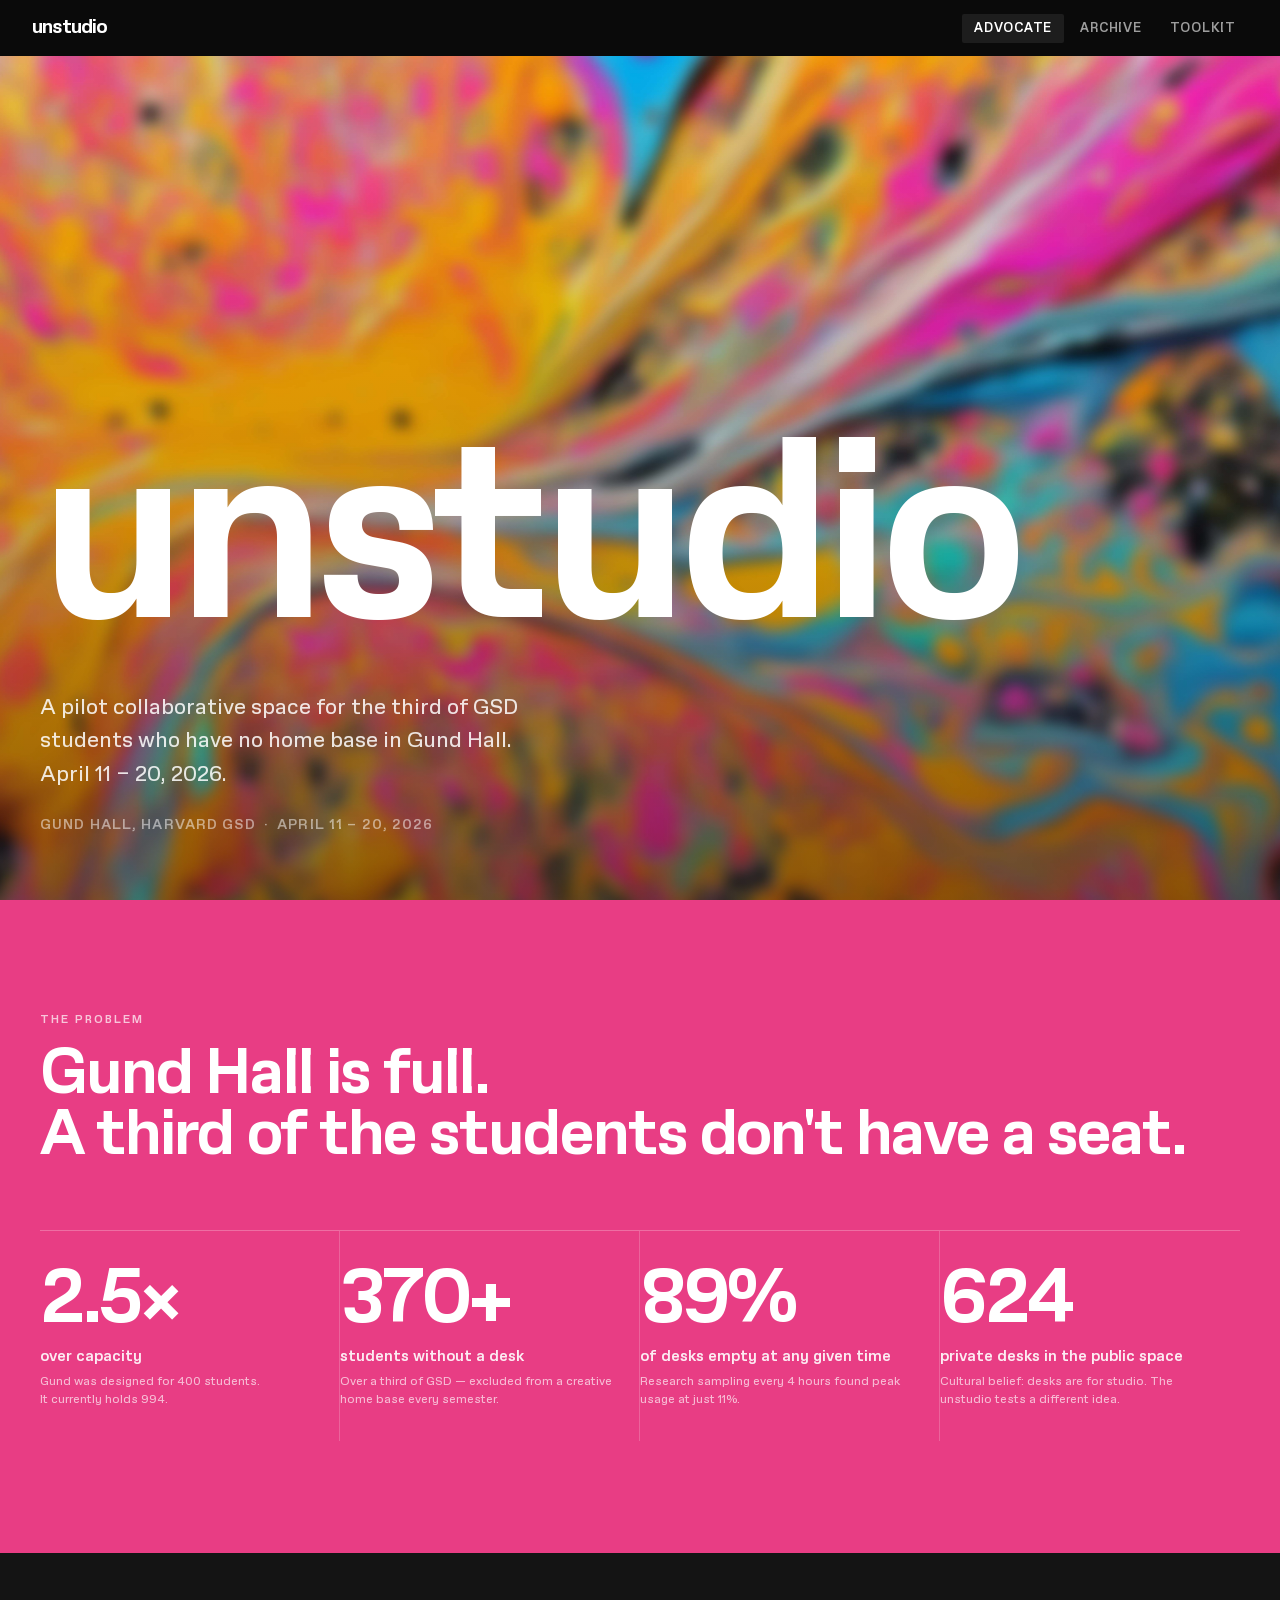
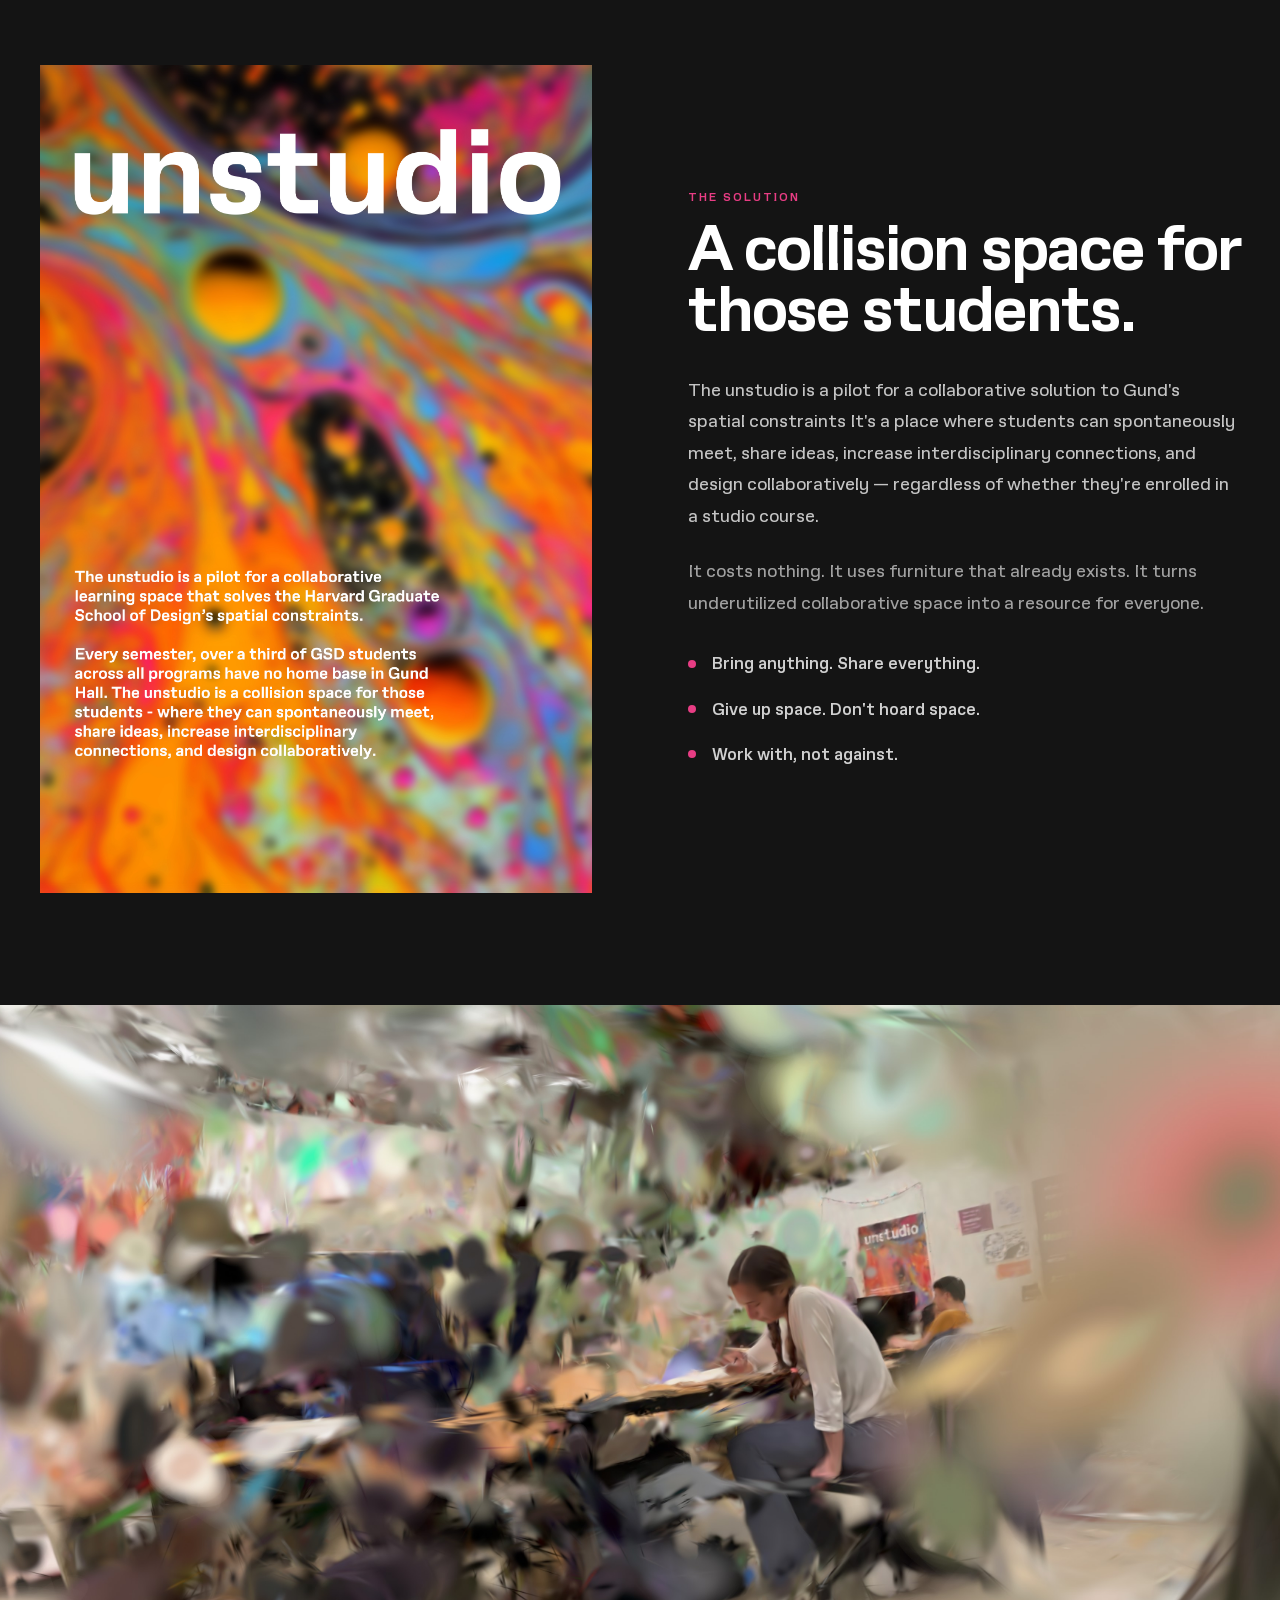
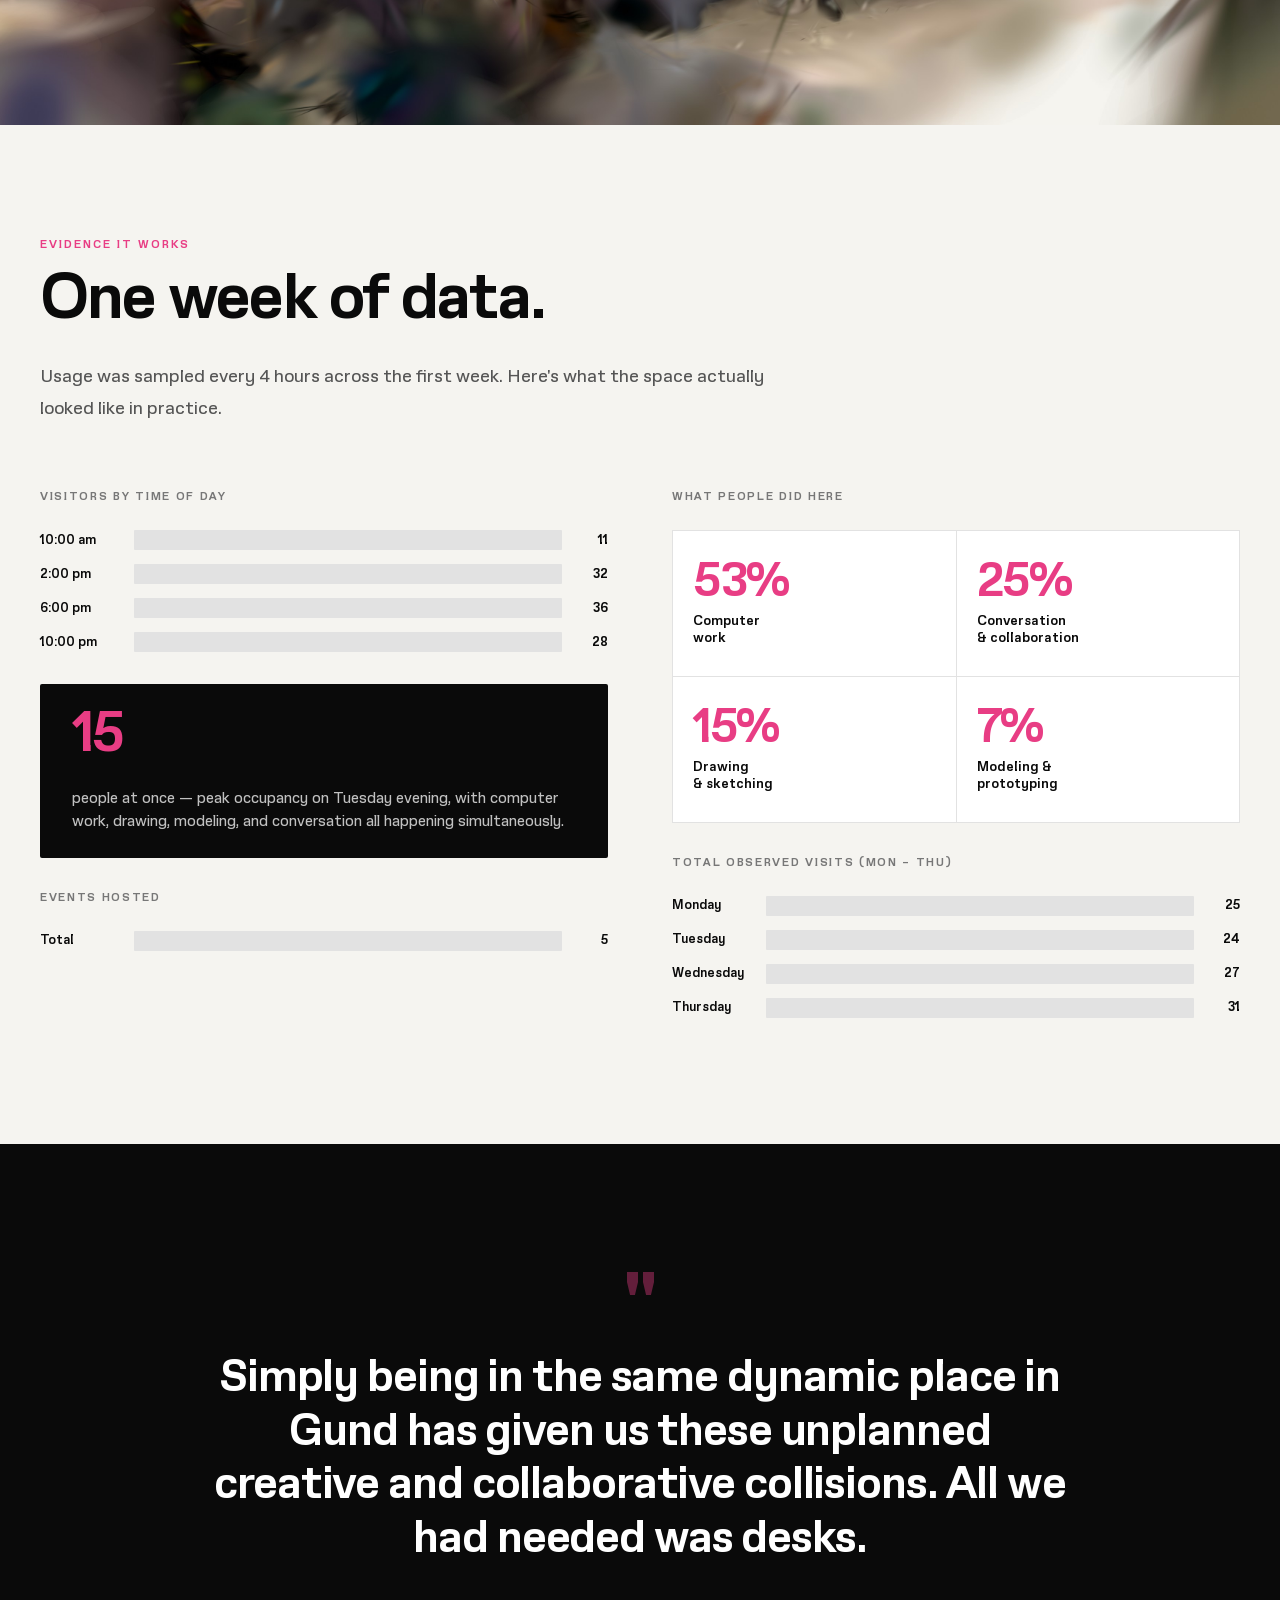
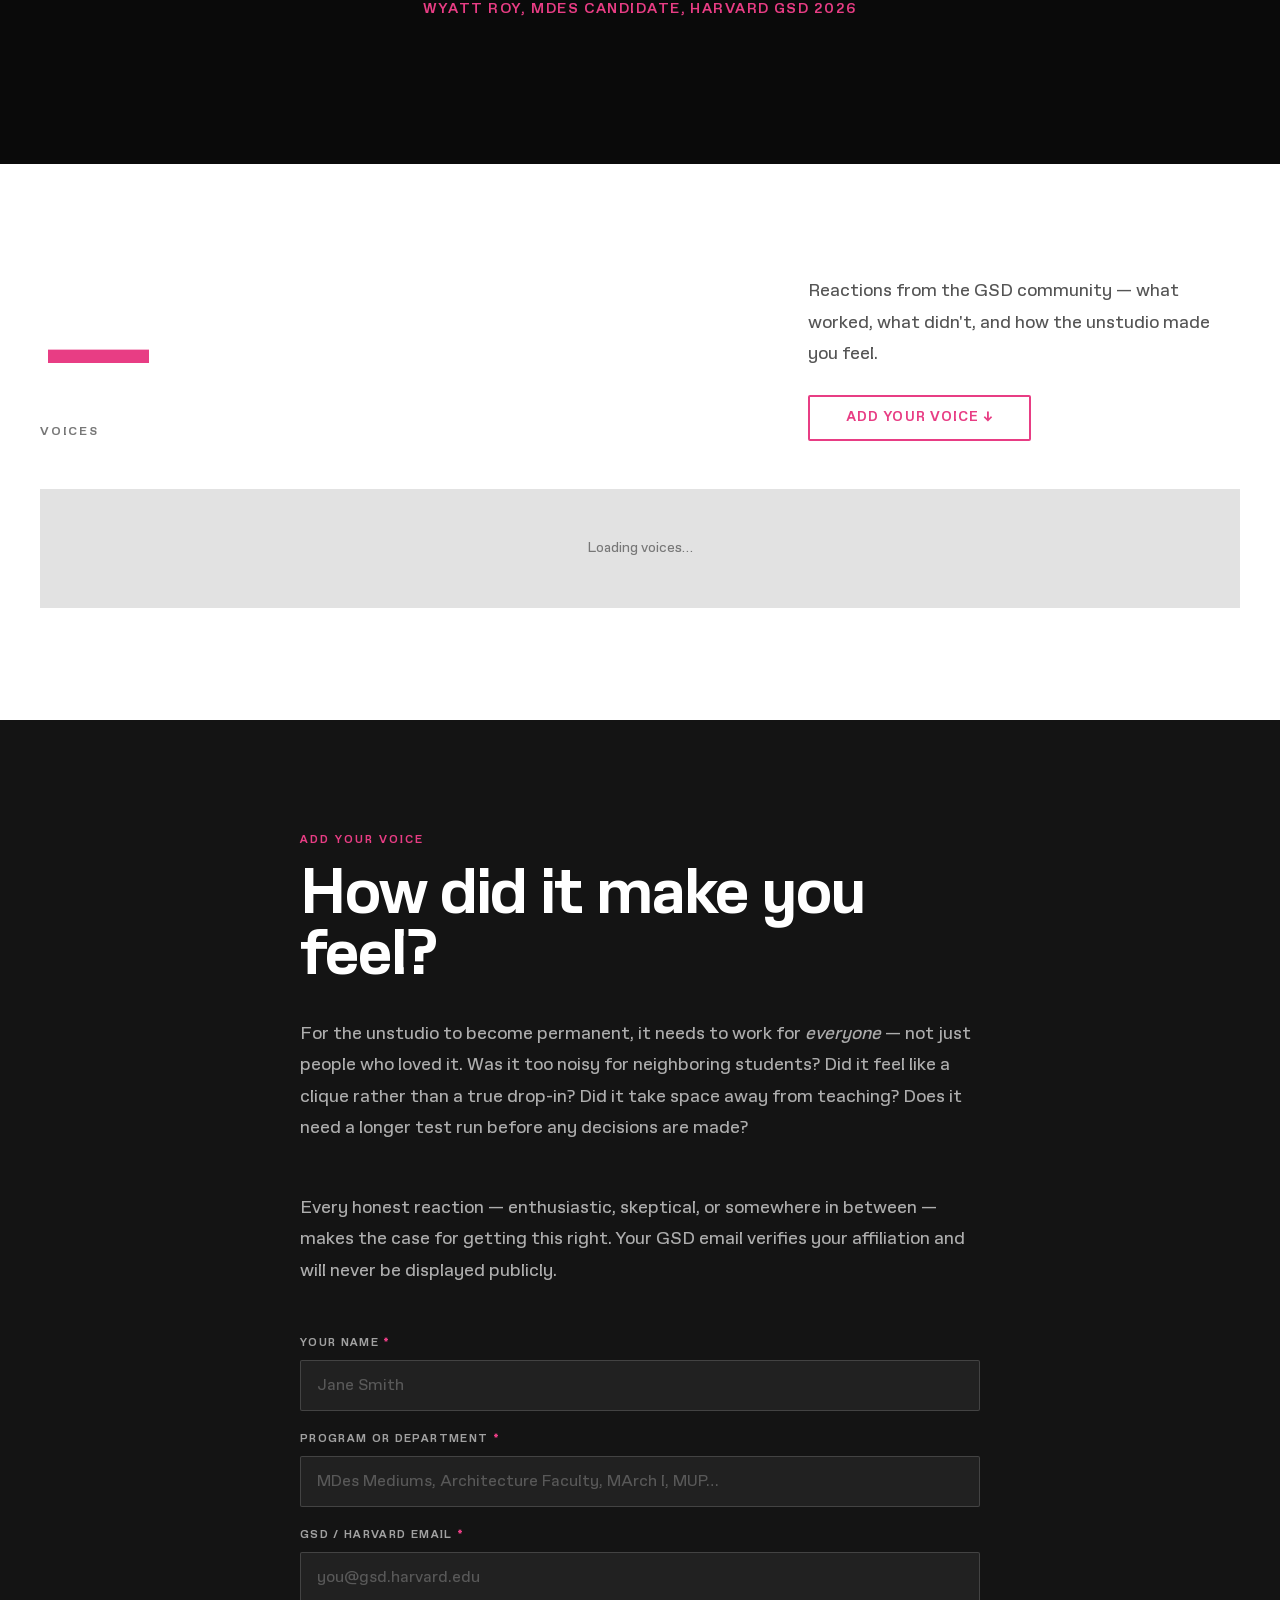
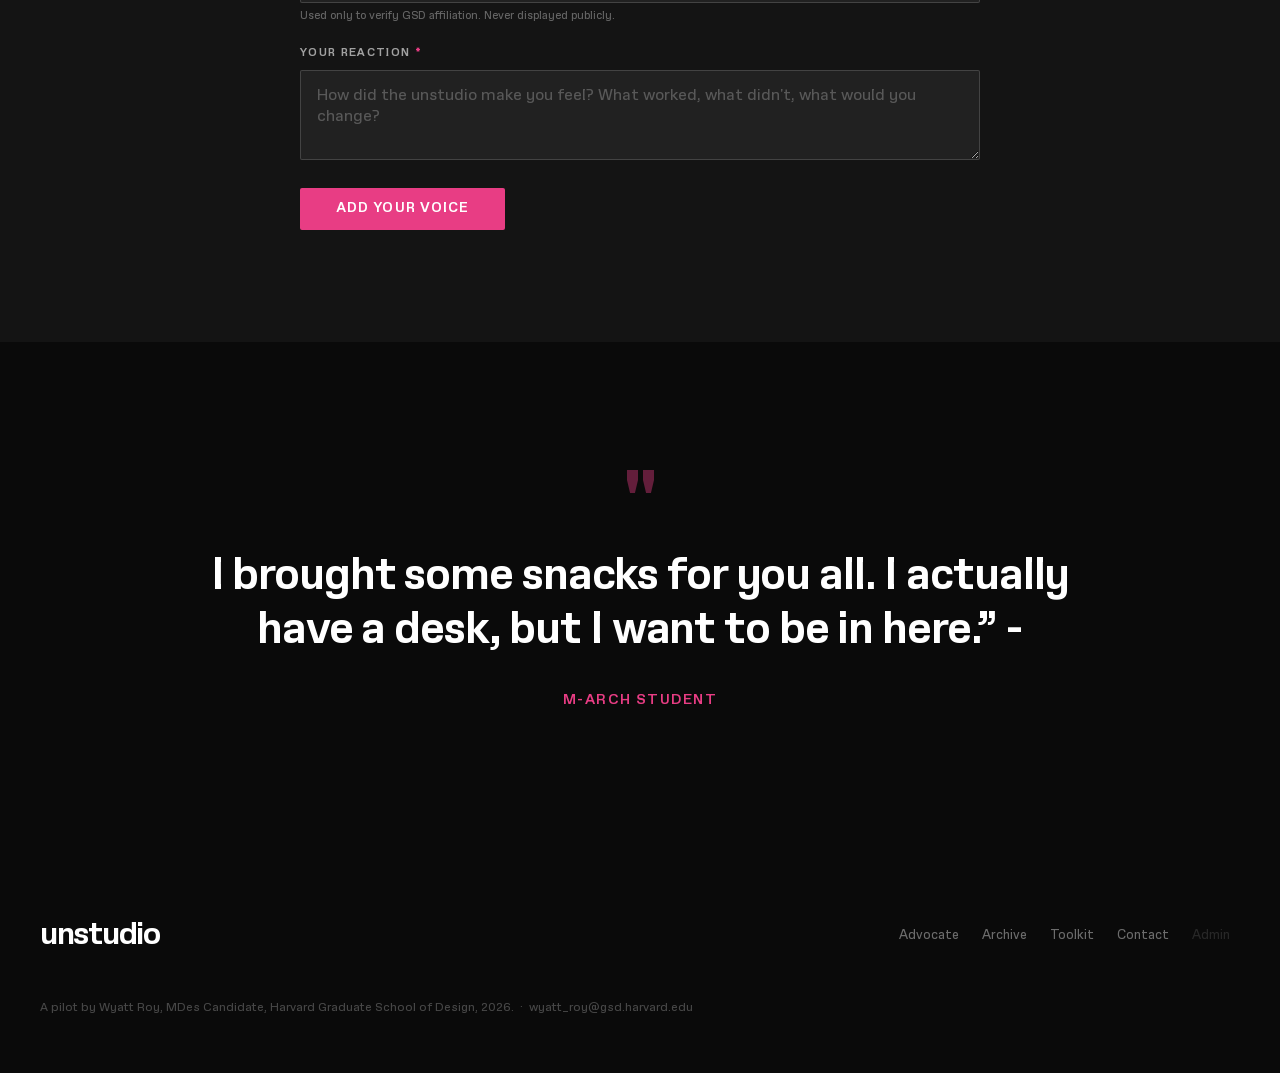
==== index.html @ da81f3cd "remove days countdown from nav and hero Co-Authored-By: Claude Sonnet 4.6 <noreply@anthropic.com>" ====
<!DOCTYPE html>
<html lang="en">
<head>
  <meta charset="UTF-8">
  <meta name="viewport" content="width=device-width, initial-scale=1.0">
  <title>unstudio — Harvard GSD</title>
  <meta name="description" content="The unstudio is a pilot collaborative space at Harvard GSD — a collision space for the third of students who have no home base in Gund Hall.">
  <meta property="og:title" content="unstudio — Harvard GSD">
  <meta property="og:description" content="The unstudio is a pilot collaborative space at Harvard GSD — a collision space for the third of students who have no home base in Gund Hall.">
  <meta property="og:image" content="https://unstudiogsd.org/images/Unstudio square.jpg">
  <meta property="og:url" content="https://unstudiogsd.org">
  <meta property="og:type" content="website">
  <meta name="twitter:card" content="summary_large_image">
  <meta name="twitter:image" content="https://unstudiogsd.org/images/Unstudio square.jpg">
  <link rel="icon" href="images/icon-sm.png" type="image/png">
  <link rel="stylesheet" href="css/style.css">
</head>
<body>

<!-- ===== NAV ===== -->
<nav class="nav">
  <a class="nav-logo" href="index.html">unstudio</a>
  <ul class="nav-links">
    <li><a href="index.html" class="active">Advocate</a></li>
    <li><a href="archive.html">Archive</a></li>
    <li><a href="toolkit.html">Toolkit</a></li>
  </ul>
</nav>

<!-- ===== HERO ===== -->
<section class="hero">
  <div class="hero-bg"></div>
  <div class="hero-content">
    <span class="hero-wordmark">unstudio</span>
    <div class="hero-bottom">
      <div>
        <p class="hero-desc">
          A pilot collaborative space for the third of GSD students
          who have no home base in Gund Hall. April 11 – 20, 2026.
        </p>
        <p class="hero-dates">Gund Hall, Harvard GSD &nbsp;·&nbsp; April 11 – 20, 2026</p>
      </div>
    </div>
  </div>
  <div class="scroll-hint">
    <svg viewBox="0 0 24 24" xmlns="http://www.w3.org/2000/svg">
      <path d="M12 4v16m0 0l-6-6m6 6l6-6"/>
    </svg>
  </div>
</section>

<!-- ===== THE PROBLEM ===== -->
<section class="stats-section section">
  <div class="section-inner">
    <p class="section-label">The problem</p>
    <h2 class="section-title">Gund Hall is full.<br>A third of the students don't have a seat.</h2>

    <div class="stats-grid">
      <div class="stat-item">
        <span class="stat-num">2.5×</span>
        <p class="stat-label">over capacity</p>
        <p class="stat-note">Gund was designed for 400 students.<br>It currently holds 994.</p>
      </div>
      <div class="stat-item">
        <span class="stat-num">370+</span>
        <p class="stat-label">students without a desk</p>
        <p class="stat-note">Over a third of GSD — excluded from a creative home base every semester.</p>
      </div>
      <div class="stat-item">
        <span class="stat-num">89%</span>
        <p class="stat-label">of desks empty at any given time</p>
        <p class="stat-note">Research sampling every 4 hours found peak usage at just 11%.</p>
      </div>
      <div class="stat-item">
        <span class="stat-num">624</span>
        <p class="stat-label">private desks in the public space</p>
        <p class="stat-note">Cultural belief: desks are for studio. The unstudio tests a different idea.</p>
      </div>
    </div>
  </div>
</section>

<!-- ===== WHAT IS IT ===== -->
<section class="what-section section">
  <div class="section-inner">
    <div class="what-grid">
      <div class="what-image">
        <img src="images/Unstudio Description.jpg" alt="Unstudio description poster" loading="lazy">
      </div>
      <div class="what-text">
        <p class="section-label">The solution</p>
        <h2 class="section-title">A collision space for those students.</h2>
        <p class="section-body">
          The unstudio is a pilot for a collaborative solution to Gund's spatial constraints
          It's a place where students can spontaneously meet, share ideas, increase
          interdisciplinary connections, and design collaboratively — regardless of whether
          they're enrolled in a studio course.
        </p>
        <p class="section-body mt-3" style="color:rgba(255,255,255,0.6)">
          It costs nothing. It uses furniture that already exists. It turns underutilized
          collaborative space into a resource for everyone.
        </p>
        <div class="principles mt-4">
          <div class="principle">
            <div class="principle-dot"></div>
            <span class="principle-text">Bring anything. Share everything.</span>
          </div>
          <div class="principle">
            <div class="principle-dot"></div>
            <span class="principle-text">Give up space. Don't hoard space.</span>
          </div>
          <div class="principle">
            <div class="principle-dot"></div>
            <span class="principle-text">Work with, not against.</span>
          </div>
        </div>
      </div>
    </div>
  </div>
</section>

<!-- ===== VIDEO ===== -->
<section class="video-section">
  <div class="video-embed">
    <iframe
      src="https://player.vimeo.com/video/1184243515?autoplay=1&loop=1&muted=1&background=1&title=0&byline=0&portrait=0"
      allow="autoplay; fullscreen"
      allowfullscreen>
    </iframe>
  </div>
</section>

<!-- ===== USAGE DATA ===== -->
<section class="usage-section section">
  <div class="section-inner">
    <p class="section-label">Evidence it works</p>
    <h2 class="section-title">One week of data.</h2>
    <p class="section-body">
      Usage was sampled every 4 hours across the first week. Here's what the space
      actually looked like in practice.
    </p>

    <div class="usage-grid">
      <!-- Time of day chart -->
      <div>
        <p class="chart-title">Visitors by time of day</p>
        <div class="bar-row">
          <span class="bar-label">10:00 am</span>
          <div class="bar-track"><div class="bar-fill" data-width="31" style="width:0"></div></div>
          <span class="bar-val">11</span>
        </div>
        <div class="bar-row">
          <span class="bar-label">2:00 pm</span>
          <div class="bar-track"><div class="bar-fill" data-width="89" style="width:0"></div></div>
          <span class="bar-val">32</span>
        </div>
        <div class="bar-row">
          <span class="bar-label">6:00 pm</span>
          <div class="bar-track"><div class="bar-fill" data-width="100" style="width:0"></div></div>
          <span class="bar-val">36</span>
        </div>
        <div class="bar-row">
          <span class="bar-label">10:00 pm</span>
          <div class="bar-track"><div class="bar-fill" data-width="78" style="width:0"></div></div>
          <span class="bar-val">28</span>
        </div>

        <div class="usage-peak-callout mt-4">
          <span class="peak-num">15</span>
          <div class="peak-text">
            people at once — peak occupancy on Tuesday evening,
            with computer work, drawing, modeling, and conversation all happening simultaneously.
          </div>
        </div>

        <p class="chart-title mt-4">Events hosted</p>
        <div class="bar-row">
          <span class="bar-label">Total</span>
          <div class="bar-track"><div class="bar-fill" data-width="100" style="width:0;background:#0A0A0A"></div></div>
          <span class="bar-val">5</span>
        </div>
      </div>

      <!-- Activity breakdown -->
      <div>
        <p class="chart-title">What people did here</p>
        <div class="activity-blocks">
          <div class="activity-block">
            <div class="activity-pct">53%</div>
            <div class="activity-name">Computer<br>work</div>
          </div>
          <div class="activity-block">
            <div class="activity-pct">25%</div>
            <div class="activity-name">Conversation<br>&amp; collaboration</div>
          </div>
          <div class="activity-block">
            <div class="activity-pct">15%</div>
            <div class="activity-name">Drawing<br>&amp; sketching</div>
          </div>
          <div class="activity-block">
            <div class="activity-pct">7%</div>
            <div class="activity-name">Modeling &amp;<br>prototyping</div>
          </div>
        </div>

        <p class="chart-title mt-4">Total observed visits (Mon – Thu)</p>
        <div class="bar-row">
          <span class="bar-label">Monday</span>
          <div class="bar-track"><div class="bar-fill" data-width="81" style="width:0"></div></div>
          <span class="bar-val">25</span>
        </div>
        <div class="bar-row">
          <span class="bar-label">Tuesday</span>
          <div class="bar-track"><div class="bar-fill" data-width="77" style="width:0"></div></div>
          <span class="bar-val">24</span>
        </div>
        <div class="bar-row">
          <span class="bar-label">Wednesday</span>
          <div class="bar-track"><div class="bar-fill" data-width="87" style="width:0"></div></div>
          <span class="bar-val">27</span>
        </div>
        <div class="bar-row">
          <span class="bar-label">Thursday</span>
          <div class="bar-track"><div class="bar-fill" data-width="100" style="width:0"></div></div>
          <span class="bar-val">31</span>
        </div>
      </div>
    </div>
  </div>
</section>

<!-- ===== PULL QUOTE ===== -->
<section class="quote-section">
  <div class="quote-mark">"</div>
  <p class="quote-text">
    Simply being in the same dynamic place in Gund has given us these unplanned
    creative and collaborative collisions. All we had needed was desks.
  </p>
  <p class="quote-by">Wyatt Roy, MDes Candidate, Harvard GSD 2026</p>
</section>

<!-- ===== QUOTE WALL ===== -->
<section class="wall-section section">
  <div class="section-inner">
    <div class="wall-header">
      <div class="wall-count-block">
        <span class="wall-count" id="supporter-count" data-supporter-count>—</span>
        <div class="wall-count-label">Voices</div>
      </div>
      <div>
        <p class="section-body mb-0" style="max-width:36ch">
          Reactions from the GSD community — what worked, what didn't,
          and how the unstudio made you feel.
        </p>
        <a href="#sign" class="btn btn-outline-pink mt-3" style="display:inline-block">Add your voice ↓</a>
      </div>
    </div>

    <div class="wall-grid" id="supporters-wall">
      <div class="wall-loading">Loading voices…</div>
    </div>
  </div>
</section>

<!-- ===== QUOTE WALL FORM ===== -->
<section class="petition-section section" id="sign">
  <div class="petition-inner">
    <p class="section-label">Add your voice</p>
    <h2 class="section-title">How did it make you feel?</h2>
    <p class="section-body">
      For the unstudio to become permanent, it needs to work for <em>everyone</em> — not
      just people who loved it. Was it too noisy for neighboring students? Did it feel
      like a clique rather than a true drop-in? Did it take space away from teaching?
      Does it need a longer test run before any decisions are made?
    </p>
    <p class="section-body">
      Every honest reaction — enthusiastic, skeptical, or somewhere in between — makes
      the case for getting this right. Your GSD email verifies your affiliation and will
      never be displayed publicly.
    </p>

    <div id="supabase-missing" class="supabase-missing-note" style="display:none">
      ⚠ The quote wall requires Supabase to be configured. See <code>SUPABASE_SETUP.md</code> for setup instructions.
    </div>

    <form id="petition-form">
      <div class="form-group">
        <label class="form-label" for="petition-name">Your name <span style="color:var(--pink)">*</span></label>
        <input class="form-input" type="text" id="petition-name" name="name"
               placeholder="Jane Smith" required maxlength="120">
      </div>
      <div class="form-group">
        <label class="form-label" for="petition-program">Program or Department <span style="color:var(--pink)">*</span></label>
        <input class="form-input" type="text" id="petition-program" name="program"
               placeholder="MDes Mediums, Architecture Faculty, MArch I, MUP…" required maxlength="120">
      </div>
      <div class="form-group">
        <label class="form-label" for="petition-email">GSD / Harvard email <span style="color:var(--pink)">*</span></label>
        <input class="form-input" type="email" id="petition-email" name="gsd_email"
               placeholder="you@gsd.harvard.edu" required>
        <p class="form-note">Used only to verify GSD affiliation. Never displayed publicly.</p>
      </div>
      <div class="form-group">
        <label class="form-label" for="petition-comment">Your reaction <span style="color:var(--pink)">*</span></label>
        <textarea class="form-textarea" id="petition-comment" name="comment"
                  placeholder="How did the unstudio make you feel? What worked, what didn't, what would you change?" maxlength="500" required></textarea>
      </div>
      <button type="submit" class="btn btn-pink">Add your voice</button>
    </form>
    <div id="petition-feedback" class="form-feedback"></div>
  </div>
</section>

<!-- ===== SECOND QUOTE ===== -->
<section class="quote-section">
  <div class="quote-mark">"</div>
  <p class="quote-text">
    I brought some snacks for you all. I actually have a desk, but I want to be in here.” -
  </p>
  <p class="quote-by">M-Arch student</p>
</section>

<!-- ===== FOOTER ===== -->
<footer class="footer">
  <div class="footer-inner">
    <a class="footer-logo" href="index.html">unstudio</a>
    <ul class="footer-links">
      <li><a href="index.html">Advocate</a></li>
      <li><a href="archive.html">Archive</a></li>
      <li><a href="toolkit.html">Toolkit</a></li>
      <li><a href="mailto:wyatt_roy@gsd.harvard.edu">Contact</a></li>
      <li><a href="admin.html" style="opacity:0.3">Admin</a></li>
    </ul>
    <p class="footer-copy">
      A pilot by Wyatt Roy, MDes Candidate, Harvard Graduate School of Design, 2026.
      &nbsp;·&nbsp; wyatt_roy@gsd.harvard.edu
    </p>
  </div>
</footer>

<!-- Lightbox -->
<div class="lightbox" id="lightbox">
  <button class="lightbox-close">×</button>
  <img id="lightbox-img" src="" alt="">
</div>

<!-- Scripts -->
<script src="js/config.js"></script>
<script src="https://cdn.jsdelivr.net/npm/@supabase/supabase-js@2/dist/umd/supabase.min.js"></script>
<script src="js/main.js"></script>
<script src="js/petition.js"></script>

</body>
</html>
---- css/style.css ----
/* ===================================================
   UNSTUDIO — Harvard GSD
   stylesheet
   =================================================== */

/* ===== FONTS ===== */
@font-face {
  font-family: 'GSD Gothic';
  src: url('../fonts/GSD Gothic Fonts/GSD Gothic Variable/Web/GSDGothicVariableVF.woff2') format('woff2'),
       url('../fonts/GSD Gothic Fonts/GSD Gothic Variable/Web/GSDGothicVariableVF.woff') format('woff');
  font-weight: 100 900;
  font-style: normal;
  font-display: swap;
}

/* ===== VARIABLES ===== */
:root {
  --pink:        #E83D84;
  --pink-dark:   #C42E6B;
  --black:       #0A0A0A;
  --dark:        #141414;
  --white:       #FFFFFF;
  --off-white:   #F5F4F0;
  --gray:        #777777;
  --light-gray:  #E2E2E2;
  --font: 'GSD Gothic', 'Arial', system-ui, sans-serif;
  --nav-h: 56px;
}

/* ===== RESET ===== */
*, *::before, *::after { box-sizing: border-box; margin: 0; padding: 0; }
html { scroll-behavior: smooth; }
body {
  font-family: var(--font);
  font-style: normal;
  font-variation-settings: 'ital' 0;
  color: var(--black);
  background: var(--white);
  line-height: 1.5;
  overflow-x: hidden;
}
img { display: block; max-width: 100%; }
a { color: inherit; }

/* ===== NAV ===== */
.nav {
  position: fixed;
  top: 0; left: 0; right: 0;
  z-index: 200;
  background: var(--black);
  height: var(--nav-h);
  padding: 0 2rem;
  display: flex;
  align-items: center;
  justify-content: space-between;
  gap: 1rem;
}

.nav-logo {
  font-size: 1.25rem;
  font-weight: 800;
  color: var(--white);
  text-decoration: none;
  letter-spacing: -0.03em;
  flex-shrink: 0;
}

.nav-links {
  display: flex;
  gap: 0.25rem;
  list-style: none;
  flex-wrap: wrap;
}

.nav-links a {
  color: rgba(255,255,255,0.6);
  text-decoration: none;
  font-size: 0.8rem;
  font-weight: 600;
  text-transform: uppercase;
  letter-spacing: 0.06em;
  padding: 0.35rem 0.75rem;
  border-radius: 2px;
  transition: color 0.15s, background 0.15s;
}

.nav-links a:hover  { color: var(--white); }
.nav-links a.active { color: var(--white); background: rgba(255,255,255,0.08); }

.nav-countdown {
  font-size: 0.75rem;
  font-weight: 700;
  color: var(--pink);
  text-transform: uppercase;
  letter-spacing: 0.06em;
  flex-shrink: 0;
  white-space: nowrap;
}

/* ===== HERO ===== */
.hero {
  position: relative;
  min-height: 100vh;
  display: flex;
  flex-direction: column;
  justify-content: flex-end;
  padding: calc(var(--nav-h) + 2rem) 2.5rem 4rem;
  overflow: hidden;
}

.hero-bg {
  position: absolute;
  inset: 0;
  background-image: url('../images/hero-bg.jpg');
  background-size: cover;
  background-position: center top;
  z-index: 0;
}

.hero-bg::after {
  content: '';
  position: absolute;
  inset: 0;
  background: linear-gradient(
    to top,
    rgba(10,10,10,0.45) 0%,
    rgba(10,10,10,0.15) 45%,
    rgba(10,10,10,0.00) 100%
  );
}

.hero-content {
  position: relative;
  z-index: 1;
  max-width: 1400px;
  width: 100%;
  margin: 0 auto;
}

.hero-wordmark {
  display: block;
  font-size: clamp(5rem, 20vw, 22rem);
  font-weight: 800;
  color: var(--white);
  line-height: 0.82;
  letter-spacing: -0.04em;
}

.hero-bottom {
  display: flex;
  align-items: flex-end;
  justify-content: space-between;
  margin-top: 2.5rem;
  flex-wrap: wrap;
  gap: 2rem;
}

.hero-desc {
  font-size: clamp(1rem, 1.8vw, 1.35rem);
  color: rgba(255,255,255,0.85);
  max-width: 520px;
  line-height: 1.55;
  font-weight: 400;
}

.hero-counter {
  text-align: right;
  flex-shrink: 0;
}

.hero-counter-num {
  font-size: clamp(5rem, 10vw, 10rem);
  font-weight: 800;
  color: var(--pink);
  line-height: 1;
  letter-spacing: -0.05em;
  display: block;
}

.hero-counter-label {
  font-size: 0.8rem;
  font-weight: 700;
  color: rgba(255,255,255,0.7);
  text-transform: uppercase;
  letter-spacing: 0.12em;
}

.hero-dates {
  font-size: 0.875rem;
  font-weight: 600;
  color: rgba(255,255,255,0.5);
  margin-top: 1.5rem;
  text-transform: uppercase;
  letter-spacing: 0.08em;
}

/* Scroll indicator */
.scroll-hint {
  position: absolute;
  bottom: 2rem;
  left: 50%;
  transform: translateX(-50%);
  z-index: 1;
  animation: scroll-bounce 2s infinite;
  opacity: 0.5;
}
.scroll-hint svg { width: 24px; height: 24px; fill: white; }
@keyframes scroll-bounce {
  0%,100% { transform: translateX(-50%) translateY(0); }
  50%      { transform: translateX(-50%) translateY(8px); }
}

/* ===== SECTION HELPERS ===== */
.section {
  padding: 7rem 2.5rem;
}

.section-inner {
  max-width: 1400px;
  margin: 0 auto;
}

.section-label {
  font-size: 0.7rem;
  font-weight: 700;
  text-transform: uppercase;
  letter-spacing: 0.18em;
  color: var(--pink);
  margin-bottom: 1rem;
}

.section-title {
  font-size: clamp(2.25rem, 5vw, 4.5rem);
  font-weight: 800;
  line-height: 0.95;
  letter-spacing: -0.03em;
  margin-bottom: 2rem;
}

.section-body {
  font-size: 1.125rem;
  line-height: 1.75;
  color: #555;
  max-width: 65ch;
}

/* ===== STATS SECTION ===== */
.stats-section {
  background: var(--pink);
  color: var(--white);
}

.stats-section .section-label { color: rgba(255,255,255,0.7); }
.stats-section .section-title { color: var(--white); }

.stats-grid {
  display: grid;
  grid-template-columns: repeat(auto-fit, minmax(180px, 1fr));
  gap: 0;
  margin-top: 4rem;
  border-top: 1px solid rgba(255,255,255,0.25);
}

.stat-item {
  padding: 2rem 1rem 2rem 0;
  border-right: 1px solid rgba(255,255,255,0.2);
}
.stat-item:last-child { border-right: none; }

.stat-num {
  font-size: clamp(3.5rem, 6vw, 6.5rem);
  font-weight: 800;
  line-height: 1;
  letter-spacing: -0.05em;
}

.stat-label {
  font-size: 0.95rem;
  font-weight: 600;
  margin-top: 0.5rem;
  line-height: 1.3;
  opacity: 0.9;
}

.stat-note {
  font-size: 0.75rem;
  opacity: 0.65;
  margin-top: 0.3rem;
}

/* ===== WHAT IS IT ===== */
.what-section {
  background: var(--dark);
  color: var(--white);
}

.what-grid {
  display: grid;
  grid-template-columns: 1fr 1fr;
  gap: 6rem;
  align-items: center;
}

.what-image {
  position: relative;
  aspect-ratio: 2/3;
  overflow: hidden;
}

.what-image img {
  width: 100%; height: 100%;
  object-fit: cover;
}

.what-text .section-label { color: var(--pink); }
.what-text .section-title { color: var(--white); }
.what-text .section-body  { color: rgba(255,255,255,0.75); }

.principles {
  margin-top: 2.5rem;
  display: flex;
  flex-direction: column;
  gap: 1.25rem;
}

.principle {
  display: flex;
  gap: 1rem;
  align-items: flex-start;
}

.principle-dot {
  width: 8px;
  height: 8px;
  border-radius: 50%;
  background: var(--pink);
  flex-shrink: 0;
  margin-top: 0.45rem;
}

.principle-text {
  font-size: 1.05rem;
  color: rgba(255,255,255,0.8);
  line-height: 1.5;
  font-weight: 500;
}

/* ===== VIDEO ===== */
.video-section {
  width: 100%;
  background: var(--black);
}

.video-embed {
  position: relative;
  padding-top: 56.25%; /* 16:9 */
  background: url('../images/snapshot.jpg') center/cover no-repeat;
}

.video-embed iframe {
  position: absolute;
  inset: 0;
  width: 100%;
  height: 100%;
  border: none;
  display: block;
}

/* ===== USAGE DATA ===== */
.usage-section {
  background: var(--off-white);
}

.usage-grid {
  display: grid;
  grid-template-columns: 1fr 1fr;
  gap: 4rem;
  margin-top: 4rem;
}

.chart-title {
  font-size: 0.7rem;
  font-weight: 700;
  text-transform: uppercase;
  letter-spacing: 0.15em;
  color: var(--gray);
  margin-bottom: 1.5rem;
}

.bar-row {
  display: flex;
  align-items: center;
  gap: 0.875rem;
  margin-bottom: 0.875rem;
}

.bar-label {
  font-size: 0.8rem;
  font-weight: 600;
  min-width: 80px;
  color: var(--black);
}

.bar-track {
  flex: 1;
  height: 20px;
  background: var(--light-gray);
  border-radius: 1px;
  overflow: hidden;
}

.bar-fill {
  height: 100%;
  background: var(--pink);
  border-radius: 1px;
  transition: width 1.2s cubic-bezier(0.16,1,0.3,1);
  width: 0;
}

.bar-val {
  font-size: 0.8rem;
  font-weight: 700;
  min-width: 32px;
  color: var(--black);
  text-align: right;
}

.activity-blocks {
  display: grid;
  grid-template-columns: 1fr 1fr;
  gap: 1px;
  background: var(--light-gray);
  border: 1px solid var(--light-gray);
}

.activity-block {
  background: var(--white);
  padding: 1.75rem 1.25rem;
}

.activity-pct {
  font-size: 3rem;
  font-weight: 800;
  letter-spacing: -0.05em;
  color: var(--pink);
  line-height: 1;
}

.activity-name {
  font-size: 0.85rem;
  font-weight: 600;
  margin-top: 0.35rem;
  color: var(--black);
  line-height: 1.3;
}

.usage-peak-callout {
  margin-top: 2rem;
  background: var(--black);
  color: var(--white);
  padding: 1.5rem 2rem;
  border-radius: 2px;
  display: flex;
  align-items: center;
  gap: 1.5rem;
  flex-wrap: wrap;
}

.peak-num {
  font-size: 3.5rem;
  font-weight: 800;
  letter-spacing: -0.05em;
  color: var(--pink);
  line-height: 1;
  flex-shrink: 0;
}

.peak-text { font-size: 0.95rem; color: rgba(255,255,255,0.75); line-height: 1.5; }

/* ===== PULL QUOTE ===== */
.quote-section {
  background: var(--black);
  padding: 9rem 2.5rem;
  text-align: center;
}

.quote-mark {
  font-size: 6rem;
  line-height: 0.5;
  color: var(--pink);
  font-weight: 900;
  opacity: 0.4;
}

.quote-text {
  font-size: clamp(1.6rem, 3.5vw, 3rem);
  font-weight: 700;
  line-height: 1.2;
  letter-spacing: -0.025em;
  color: var(--white);
  max-width: 860px;
  margin: 1rem auto 2rem;
}

.quote-by {
  font-size: 0.9rem;
  color: var(--pink);
  font-weight: 600;
  text-transform: uppercase;
  letter-spacing: 0.1em;
}

/* ===== WALL OF SUPPORT ===== */
.wall-section {
  background: var(--white);
}

.wall-header {
  display: flex;
  justify-content: space-between;
  align-items: flex-end;
  margin-bottom: 3rem;
  flex-wrap: wrap;
  gap: 1.5rem;
}

.wall-count-block { }

.wall-count {
  font-size: clamp(4rem, 10vw, 9rem);
  font-weight: 800;
  letter-spacing: -0.05em;
  color: var(--pink);
  line-height: 1;
  display: block;
}

.wall-count-label {
  font-size: 0.75rem;
  font-weight: 700;
  text-transform: uppercase;
  letter-spacing: 0.15em;
  color: var(--gray);
}

.wall-grid {
  display: grid;
  grid-template-columns: repeat(auto-fill, minmax(260px, 1fr));
  gap: 1px;
  background: var(--light-gray);
  border: 1px solid var(--light-gray);
}

.supporter-card {
  background: var(--white);
  padding: 1.5rem;
  transition: background 0.15s;
}

.supporter-card:hover { background: var(--off-white); }

.supporter-name {
  font-size: 0.95rem;
  font-weight: 700;
  color: var(--black);
  margin-bottom: 0.4rem;
}

.supporter-program {
  font-size: 0.8rem;
  font-weight: 500;
  color: var(--pink);
  margin-bottom: 0.4rem;
  text-transform: uppercase;
  letter-spacing: 0.04em;
}

.supporter-comment {
  font-size: 0.875rem;
  color: #555;
  line-height: 1.6;
}

.supporter-date {
  font-size: 0.7rem;
  color: var(--gray);
  margin-top: 0.75rem;
  text-transform: uppercase;
  letter-spacing: 0.05em;
}

.wall-loading {
  grid-column: 1/-1;
  text-align: center;
  padding: 3rem;
  color: var(--gray);
  font-size: 0.875rem;
}

/* ===== PETITION FORM ===== */
.petition-section {
  background: var(--dark);
}

.petition-inner {
  max-width: 680px;
  margin: 0 auto;
}

.petition-inner .section-label { color: var(--pink); }
.petition-inner .section-title { color: var(--white); }
.petition-inner .section-body  { color: rgba(255,255,255,0.65); margin-bottom: 3rem; }

.form-group { margin-bottom: 1.25rem; }

.form-label {
  display: block;
  font-size: 0.7rem;
  font-weight: 700;
  text-transform: uppercase;
  letter-spacing: 0.12em;
  color: rgba(255,255,255,0.6);
  margin-bottom: 0.5rem;
}

.form-input,
.form-textarea {
  width: 100%;
  background: rgba(255,255,255,0.06);
  border: 1px solid rgba(255,255,255,0.15);
  border-radius: 2px;
  padding: 0.875rem 1rem;
  font-family: var(--font);
  font-size: 1rem;
  color: var(--white);
  transition: border-color 0.2s;
  -webkit-appearance: none;
}

.form-input:focus,
.form-textarea:focus {
  outline: none;
  border-color: var(--pink);
  background: rgba(255,255,255,0.09);
}

.form-input::placeholder,
.form-textarea::placeholder { color: rgba(255,255,255,0.25); }

.form-textarea { resize: vertical; min-height: 90px; }

.form-note {
  font-size: 0.7rem;
  color: rgba(255,255,255,0.35);
  margin-top: 0.35rem;
}

/* ===== BUTTONS ===== */
.btn {
  display: inline-block;
  padding: 0.9rem 2.25rem;
  font-family: var(--font);
  font-size: 0.85rem;
  font-weight: 700;
  text-transform: uppercase;
  letter-spacing: 0.08em;
  cursor: pointer;
  border: none;
  border-radius: 2px;
  text-decoration: none;
  transition: all 0.18s;
  line-height: 1;
}

.btn-pink  { background: var(--pink); color: var(--white); }
.btn-pink:hover { background: var(--pink-dark); }

.btn-white { background: var(--white); color: var(--black); }
.btn-white:hover { background: var(--off-white); }

.btn-outline-white {
  background: transparent;
  color: var(--white);
  border: 2px solid rgba(255,255,255,0.5);
}
.btn-outline-white:hover { border-color: var(--white); background: rgba(255,255,255,0.06); }

.btn-outline-pink {
  background: transparent;
  color: var(--pink);
  border: 2px solid var(--pink);
}
.btn-outline-pink:hover { background: var(--pink); color: var(--white); }

.btn-sm { padding: 0.45rem 0.9rem; font-size: 0.7rem; }

.form-feedback {
  padding: 1rem 1.25rem;
  border-radius: 2px;
  font-size: 0.9rem;
  font-weight: 600;
  margin-top: 1rem;
  display: none;
}
.form-feedback.success {
  background: rgba(232,61,132,0.15);
  border: 1px solid var(--pink);
  color: var(--pink);
  display: block;
}
.form-feedback.error {
  background: rgba(220,53,69,0.15);
  border: 1px solid #dc3545;
  color: #ff7c8a;
  display: block;
}

.supabase-missing-note {
  padding: 1rem 1.25rem;
  background: rgba(255,255,255,0.05);
  border: 1px solid rgba(255,255,255,0.1);
  border-radius: 2px;
  color: rgba(255,255,255,0.4);
  font-size: 0.8rem;
  line-height: 1.5;
  margin-bottom: 1.5rem;
}

/* ===== ACTION CARDS ===== */
.action-section {
  background: var(--off-white);
}

.action-grid {
  display: grid;
  grid-template-columns: repeat(auto-fit, minmax(300px, 1fr));
  gap: 1px;
  background: var(--light-gray);
  border: 1px solid var(--light-gray);
  margin-top: 3rem;
}

.action-card {
  background: var(--white);
  padding: 2.5rem;
}

.action-num {
  font-size: 4rem;
  font-weight: 800;
  letter-spacing: -0.05em;
  color: var(--pink);
  line-height: 1;
  margin-bottom: 1rem;
}

.action-title {
  font-size: 1.4rem;
  font-weight: 800;
  line-height: 1.1;
  letter-spacing: -0.02em;
  margin-bottom: 0.75rem;
}

.action-body {
  font-size: 0.875rem;
  color: #666;
  line-height: 1.65;
  margin-bottom: 1.5rem;
}

.email-template {
  background: var(--off-white);
  border-left: 3px solid var(--pink);
  padding: 1rem 1.25rem;
  font-size: 0.8rem;
  color: #444;
  line-height: 1.65;
  border-radius: 0 2px 2px 0;
  margin-bottom: 1rem;
}

/* ===== TIMELINE (archive) ===== */
.timeline {
  position: relative;
  padding-left: 3.5rem;
  max-width: 760px;
  margin-top: 3rem;
}

.timeline::before {
  content: '';
  position: absolute;
  left: 12px; top: 0; bottom: 0;
  width: 2px;
  background: var(--light-gray);
}

.timeline-item {
  position: relative;
  margin-bottom: 3rem;
}

.timeline-dot {
  position: absolute;
  left: -3rem;
  top: 0.4rem;
  width: 18px; height: 18px;
  border-radius: 50%;
  background: var(--pink);
  border: 3px solid var(--white);
  box-shadow: 0 0 0 2px var(--pink);
}

.timeline-emotion {
  font-size: 0.65rem;
  font-weight: 700;
  text-transform: uppercase;
  letter-spacing: 0.18em;
  color: var(--pink);
  margin-bottom: 0.3rem;
}

.timeline-step {
  font-size: 1.2rem;
  font-weight: 800;
  line-height: 1.2;
  letter-spacing: -0.02em;
  margin-bottom: 0.5rem;
}

.timeline-body {
  font-size: 0.9rem;
  color: #555;
  line-height: 1.7;
}

/* ===== GALLERY ===== */
.gallery-grid {
  display: grid;
  grid-template-columns: repeat(auto-fill, minmax(260px, 1fr));
  gap: 2px;
  background: var(--light-gray);
  margin-top: 3rem;
}

.gallery-item {
  aspect-ratio: 4/3;
  overflow: hidden;
  cursor: zoom-in;
}

.gallery-item img {
  width: 100%; height: 100%;
  object-fit: cover;
  transition: transform 0.4s ease;
}
.gallery-item:hover img { transform: scale(1.05); }

/* ===== LIGHTBOX ===== */
.lightbox {
  display: none;
  position: fixed;
  inset: 0;
  z-index: 1000;
  background: rgba(0,0,0,0.95);
  align-items: center;
  justify-content: center;
  padding: 2rem;
}
.lightbox.open { display: flex; }
.lightbox img {
  max-width: 100%;
  max-height: 90vh;
  object-fit: contain;
}
.lightbox-close {
  position: absolute;
  top: 1.5rem; right: 1.5rem;
  background: none;
  border: none;
  color: white;
  font-size: 2rem;
  cursor: pointer;
  line-height: 1;
  font-family: var(--font);
  font-weight: 300;
  opacity: 0.7;
}
.lightbox-close:hover { opacity: 1; }

/* ===== EVENTS (archive) ===== */
.events-list {
  margin-top: 3rem;
  border-top: 1px solid var(--light-gray);
}

.event-row {
  display: grid;
  grid-template-columns: 120px 1fr auto;
  gap: 2rem;
  align-items: start;
  padding: 1.75rem 0;
  border-bottom: 1px solid var(--light-gray);
}

.event-date {
  font-size: 0.75rem;
  font-weight: 700;
  text-transform: uppercase;
  letter-spacing: 0.08em;
  color: var(--pink);
  padding-top: 0.2rem;
}

.event-name {
  font-size: 1.1rem;
  font-weight: 700;
  line-height: 1.3;
}

.event-desc {
  font-size: 0.85rem;
  color: #666;
  margin-top: 0.35rem;
  line-height: 1.5;
}

.event-tag {
  font-size: 0.65rem;
  font-weight: 700;
  text-transform: uppercase;
  letter-spacing: 0.1em;
  color: var(--pink);
  background: rgba(232,61,132,0.1);
  padding: 0.25rem 0.6rem;
  border-radius: 100px;
  white-space: nowrap;
}

/* ===== CREDITS (archive) ===== */
.credits-grid {
  display: grid;
  grid-template-columns: repeat(auto-fill, minmax(200px, 1fr));
  gap: 2rem;
  margin-top: 3rem;
}

.credit-item {
  border-top: 2px solid var(--pink);
  padding-top: 1rem;
}

.credit-name {
  font-size: 1rem;
  font-weight: 700;
  margin-bottom: 0.25rem;
}

.credit-role {
  font-size: 0.8rem;
  color: var(--gray);
  line-height: 1.4;
}

/* ===== TOOLKIT ===== */
.norms-grid {
  display: grid;
  grid-template-columns: repeat(auto-fit, minmax(240px, 1fr));
  gap: 2px;
  background: var(--pink);
  border: 2px solid var(--pink);
  margin-top: 3rem;
}

.norm-card {
  background: var(--pink);
  padding: 3rem 2rem;
}

.norm-text {
  font-size: clamp(1.6rem, 3vw, 2.5rem);
  font-weight: 800;
  line-height: 1.05;
  letter-spacing: -0.02em;
  text-transform: uppercase;
  color: var(--white);
}

.steps-grid {
  display: grid;
  grid-template-columns: repeat(auto-fill, minmax(280px, 1fr));
  gap: 1px;
  background: var(--light-gray);
  border: 1px solid var(--light-gray);
  margin-top: 3rem;
}

.step-card {
  background: var(--white);
  padding: 2rem;
}

.step-num {
  font-size: 0.65rem;
  font-weight: 700;
  text-transform: uppercase;
  letter-spacing: 0.18em;
  color: var(--pink);
  margin-bottom: 0.75rem;
}

.step-title {
  font-size: 1.15rem;
  font-weight: 800;
  line-height: 1.2;
  letter-spacing: -0.02em;
  margin-bottom: 0.5rem;
}

.step-body {
  font-size: 0.875rem;
  color: #666;
  line-height: 1.65;
}

.download-grid {
  display: grid;
  grid-template-columns: repeat(auto-fill, minmax(230px, 1fr));
  gap: 1.5rem;
  margin-top: 3rem;
}

.download-card {
  border: 1px solid var(--light-gray);
  border-radius: 2px;
  overflow: hidden;
  transition: border-color 0.2s, box-shadow 0.2s;
  text-decoration: none;
  color: inherit;
  display: block;
}
.download-card:hover {
  border-color: var(--pink);
  box-shadow: 0 4px 16px rgba(232,61,132,0.12);
}

.download-preview {
  aspect-ratio: 4/3;
  overflow: hidden;
  background: var(--off-white);
  display: flex;
  align-items: center;
  justify-content: center;
}
.download-preview img {
  width: 100%; height: 100%;
  object-fit: cover;
}
.download-preview .svg-wrap {
  width: 100%; height: 100%;
  display: flex; align-items: center; justify-content: center;
  background: var(--black);
  padding: 1.5rem;
}
.download-preview .svg-wrap img { object-fit: contain; }

.download-info { padding: 1rem; }

.download-name {
  font-size: 0.875rem;
  font-weight: 700;
  margin-bottom: 0.2rem;
}

.download-desc {
  font-size: 0.75rem;
  color: var(--gray);
  line-height: 1.45;
  margin-bottom: 0.75rem;
}

.download-link {
  font-size: 0.7rem;
  font-weight: 700;
  text-transform: uppercase;
  letter-spacing: 0.1em;
  color: var(--pink);
}

/* ===== ADMIN ===== */
.admin-wrap {
  min-height: 100vh;
  background: var(--black);
  display: flex;
  align-items: center;
  justify-content: center;
  padding: 2rem;
}

.admin-login-card {
  width: 100%;
  max-width: 400px;
  background: rgba(255,255,255,0.04);
  border: 1px solid rgba(255,255,255,0.1);
  border-radius: 4px;
  padding: 3rem;
}

.admin-login-logo {
  font-size: 1.5rem;
  font-weight: 800;
  color: var(--white);
  letter-spacing: -0.03em;
  margin-bottom: 0.25rem;
}

.admin-login-subtitle {
  font-size: 0.8rem;
  color: rgba(255,255,255,0.4);
  margin-bottom: 2rem;
  text-transform: uppercase;
  letter-spacing: 0.08em;
}

.admin-login-card .form-label { color: rgba(255,255,255,0.5); }

.admin-panel {
  max-width: 1100px;
  margin: calc(var(--nav-h) + 2rem) auto 4rem;
  padding: 0 2rem;
}

.admin-panel-header {
  display: flex;
  justify-content: space-between;
  align-items: center;
  margin-bottom: 2rem;
  padding-bottom: 1.5rem;
  border-bottom: 2px solid var(--light-gray);
  flex-wrap: wrap;
  gap: 1rem;
}

.admin-panel-title {
  font-size: 1.5rem;
  font-weight: 800;
  letter-spacing: -0.02em;
}

.admin-table-wrap {
  overflow-x: auto;
}

.admin-table {
  width: 100%;
  border-collapse: collapse;
  font-size: 0.875rem;
}

.admin-table th {
  background: var(--off-white);
  padding: 0.75rem 1rem;
  text-align: left;
  font-size: 0.65rem;
  font-weight: 700;
  text-transform: uppercase;
  letter-spacing: 0.12em;
  color: var(--gray);
  white-space: nowrap;
}

.admin-table td {
  padding: 0.875rem 1rem;
  border-bottom: 1px solid var(--light-gray);
  vertical-align: top;
  max-width: 280px;
}

.admin-table tr:hover td { background: var(--off-white); }

.admin-email-cell { font-size: 0.8rem; color: var(--gray); }
.admin-comment-cell { color: #555; line-height: 1.5; }

.badge {
  display: inline-block;
  padding: 0.2rem 0.6rem;
  border-radius: 100px;
  font-size: 0.65rem;
  font-weight: 700;
  text-transform: uppercase;
  letter-spacing: 0.06em;
}

.badge-approved { background: #d4edda; color: #155724; }
.badge-pending  { background: #fff3cd; color: #856404; }

.btn-danger  { background: #dc3545; color: white; border: none; cursor: pointer; }
.btn-danger:hover  { background: #c82333; }
.btn-approve { background: #28a745; color: white; border: none; cursor: pointer; }
.btn-approve:hover { background: #218838; }
.btn-unapprove { background: var(--gray); color: white; border: none; cursor: pointer; }

.admin-actions { display: flex; gap: 0.4rem; flex-wrap: wrap; }

.admin-empty {
  text-align: center;
  padding: 4rem;
  color: var(--gray);
  font-size: 0.9rem;
}

.admin-stats-bar {
  display: flex;
  gap: 2rem;
  margin-bottom: 2rem;
  flex-wrap: wrap;
}

.admin-stat {
  display: flex;
  flex-direction: column;
}

.admin-stat-num {
  font-size: 2rem;
  font-weight: 800;
  letter-spacing: -0.04em;
  color: var(--pink);
  line-height: 1;
}

.admin-stat-label {
  font-size: 0.7rem;
  text-transform: uppercase;
  letter-spacing: 0.1em;
  color: var(--gray);
}

/* ===== FOOTER ===== */
.footer {
  background: var(--black);
  padding: 3.5rem 2.5rem;
}

.footer-inner {
  max-width: 1400px;
  margin: 0 auto;
  display: flex;
  justify-content: space-between;
  align-items: center;
  flex-wrap: wrap;
  gap: 1.5rem;
}

.footer-logo {
  font-size: 2rem;
  font-weight: 800;
  color: var(--white);
  text-decoration: none;
  letter-spacing: -0.04em;
}

.footer-links {
  display: flex;
  gap: 0.25rem;
  list-style: none;
  flex-wrap: wrap;
}

.footer-links a {
  color: rgba(255,255,255,0.4);
  text-decoration: none;
  font-size: 0.8rem;
  padding: 0.3rem 0.6rem;
  transition: color 0.15s;
}
.footer-links a:hover { color: var(--pink); }

.footer-copy {
  font-size: 0.75rem;
  color: rgba(255,255,255,0.25);
  width: 100%;
  margin-top: 1rem;
}

/* ===== UNSTUDIO WORDMARK — always GSD Gothic Bold, never italic ===== */
.hero-wordmark,
.nav-logo,
.footer-logo,
.unstudio-word {
  font-family: var(--font);
  font-weight: 800;
  font-style: normal;
  letter-spacing: -0.04em;
}

/* ===== UTILITY ===== */
.text-pink { color: var(--pink); }
.text-white { color: var(--white); }
.mt-1 { margin-top: 0.5rem; }
.mt-2 { margin-top: 1rem; }
.mt-3 { margin-top: 1.5rem; }
.mt-4 { margin-top: 2rem; }
.mb-0 { margin-bottom: 0; }
.flex { display: flex; }
.gap-1 { gap: 0.5rem; }
.gap-2 { gap: 1rem; }
.items-center { align-items: center; }
.flex-wrap { flex-wrap: wrap; }

/* ===== RESPONSIVE ===== */
@media (max-width: 900px) {
  .what-grid {
    grid-template-columns: 1fr;
    gap: 3rem;
  }
  .what-image { aspect-ratio: 16/9; }

  .usage-grid {
    grid-template-columns: 1fr;
    gap: 3rem;
  }

  .event-row {
    grid-template-columns: 1fr;
    gap: 0.5rem;
  }
}

@media (max-width: 640px) {
  .section { padding: 4rem 1.25rem; }
  .nav { padding: 0 1.25rem; }
  .nav-countdown { display: none; }
  .stats-grid { grid-template-columns: 1fr 1fr; }
  .stat-item { border-right: none; border-bottom: 1px solid rgba(255,255,255,0.15); padding: 1.5rem 0; }
  .hero { padding: 4rem 1.25rem 3rem; }
  .hero-bottom { flex-direction: column; align-items: flex-start; }
  .hero-counter { text-align: left; }
  .quote-section { padding: 5rem 1.25rem; }
  .wall-count { font-size: clamp(3.5rem, 15vw, 6rem); }
  .footer { padding: 2.5rem 1.25rem; }
  .footer-inner { flex-direction: column; align-items: flex-start; }
}
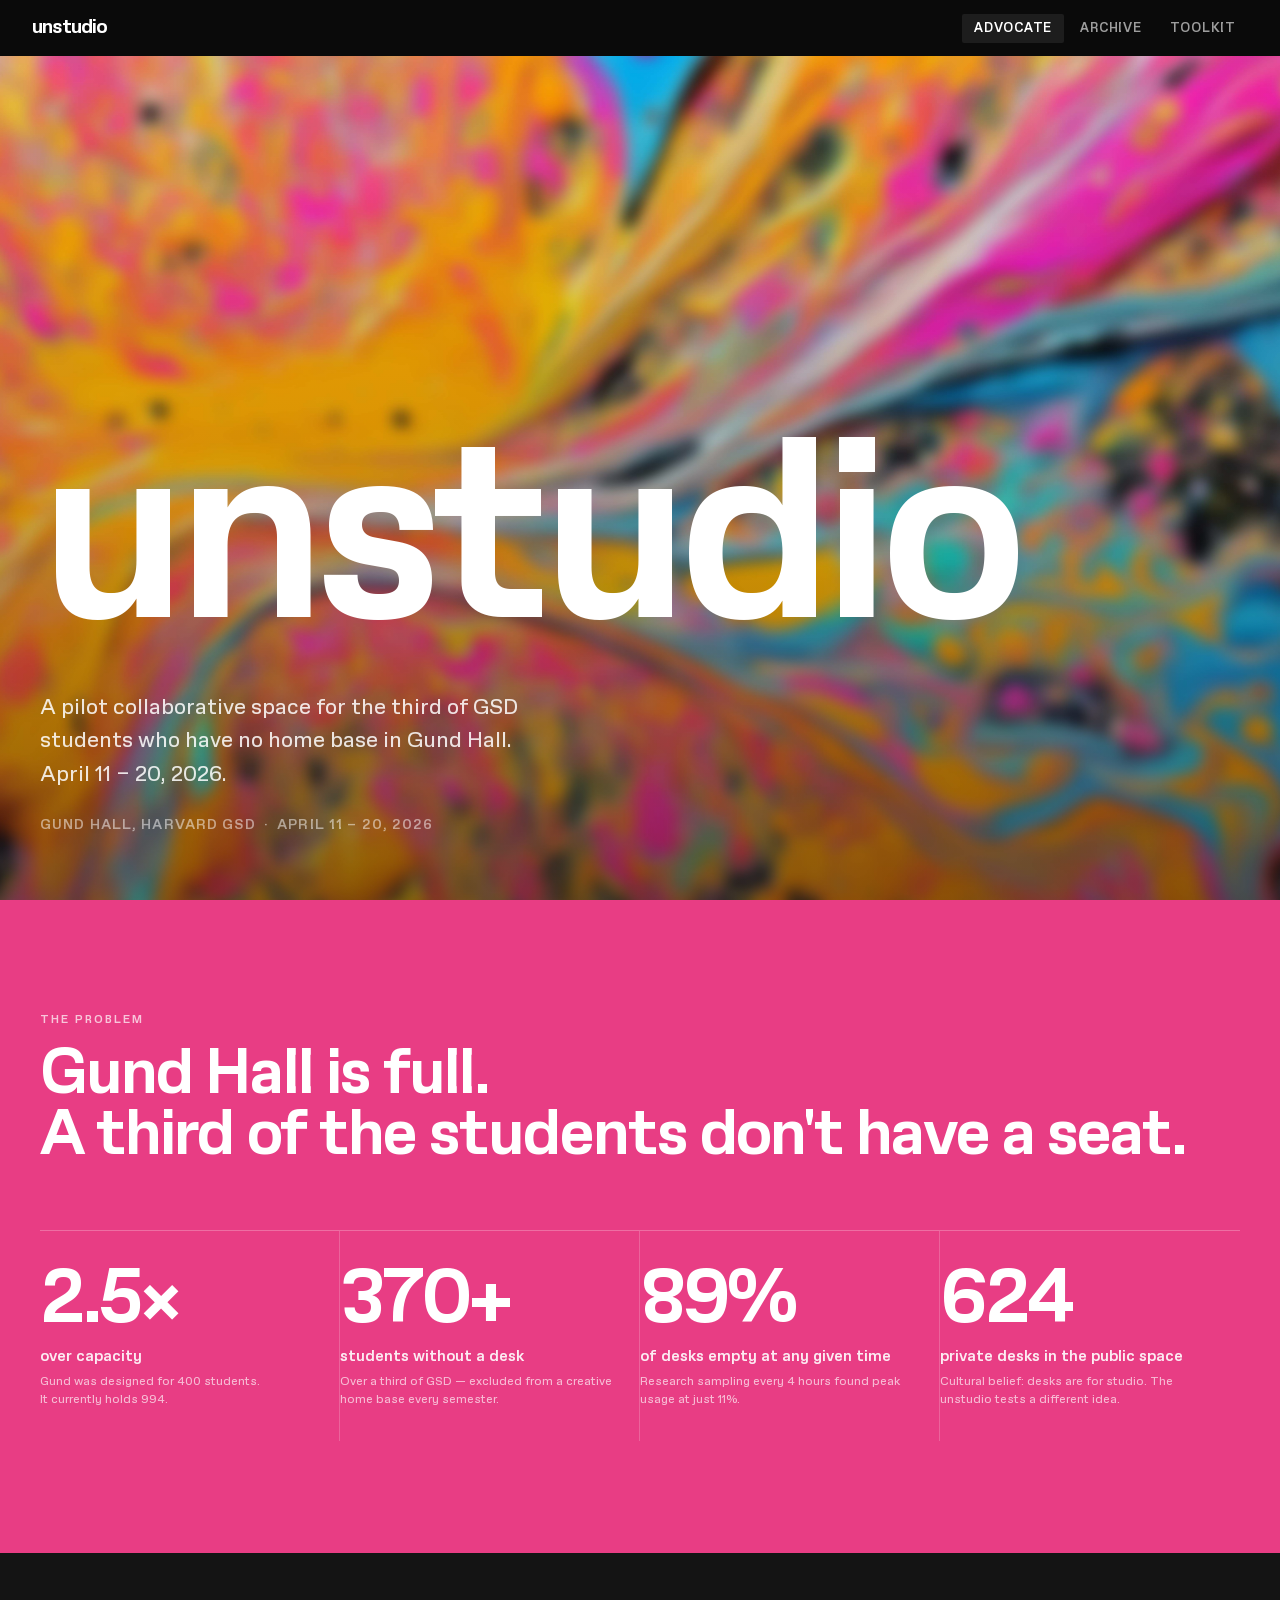
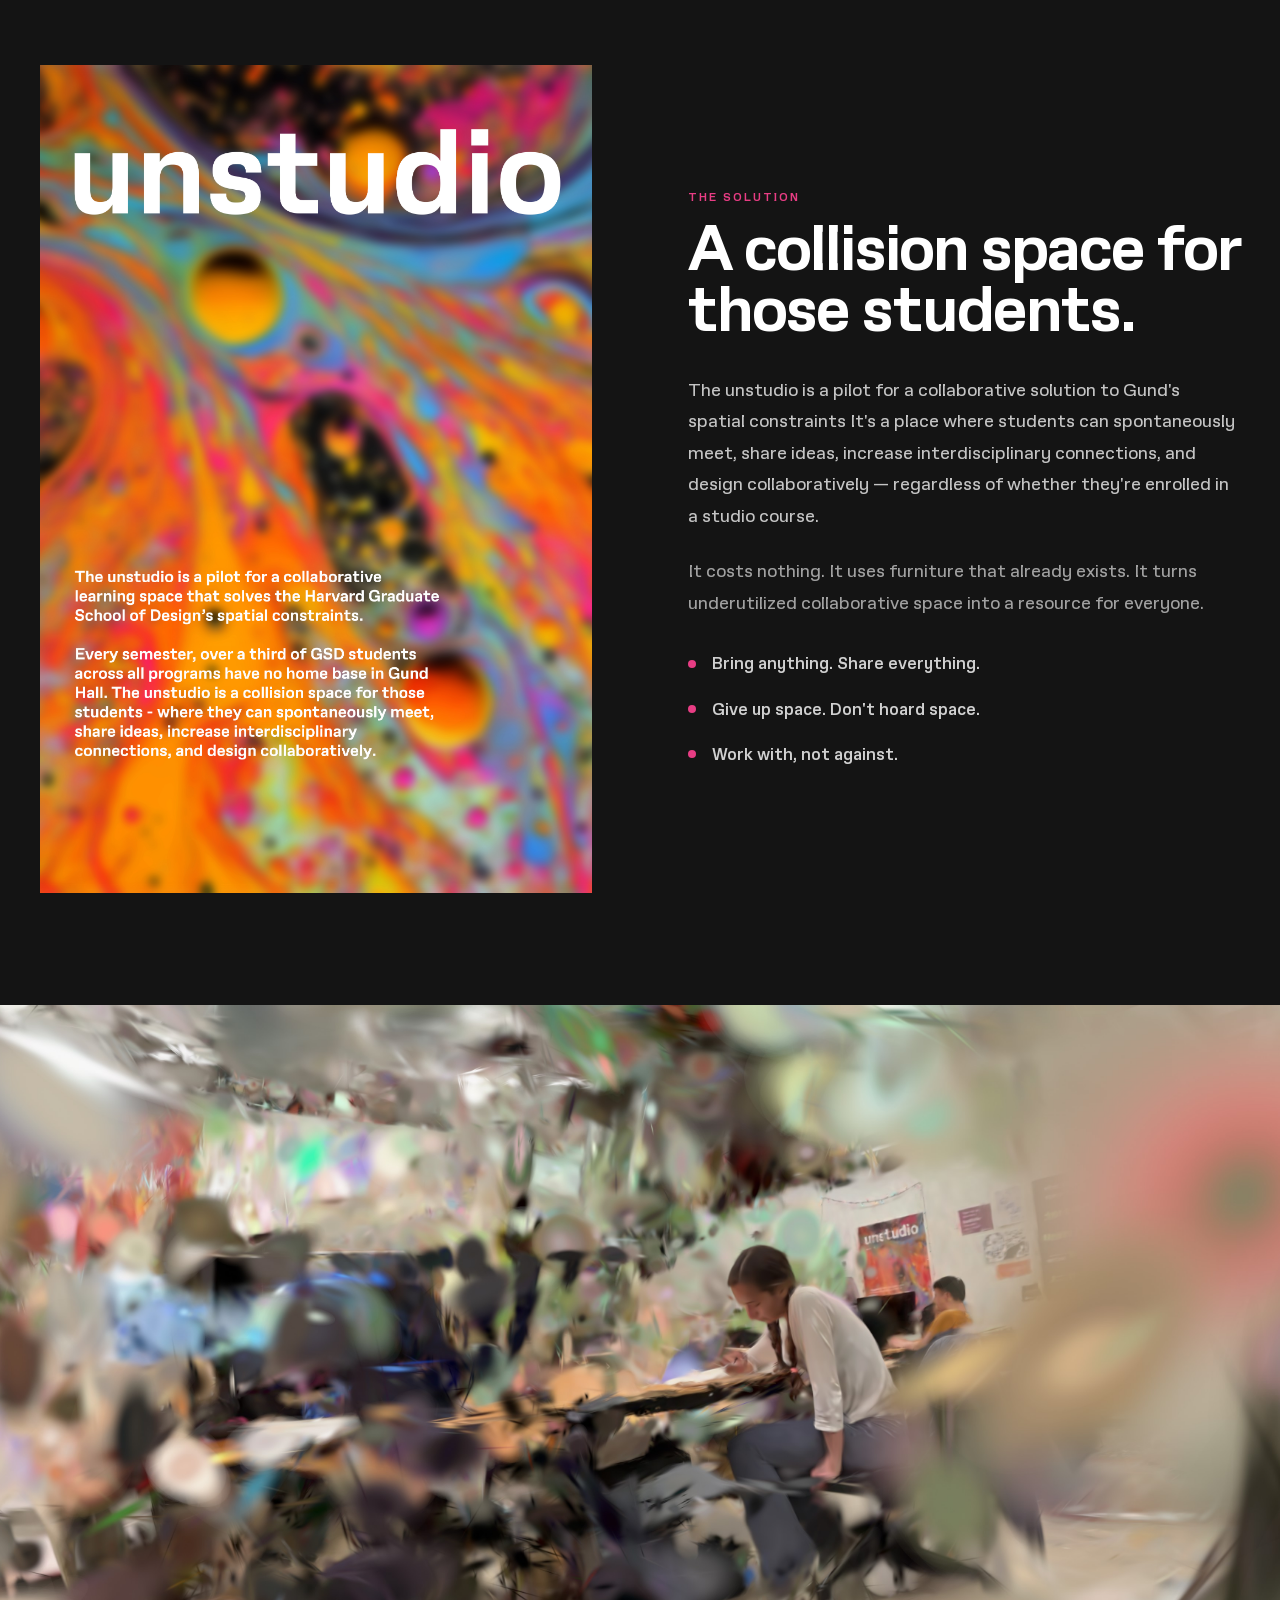
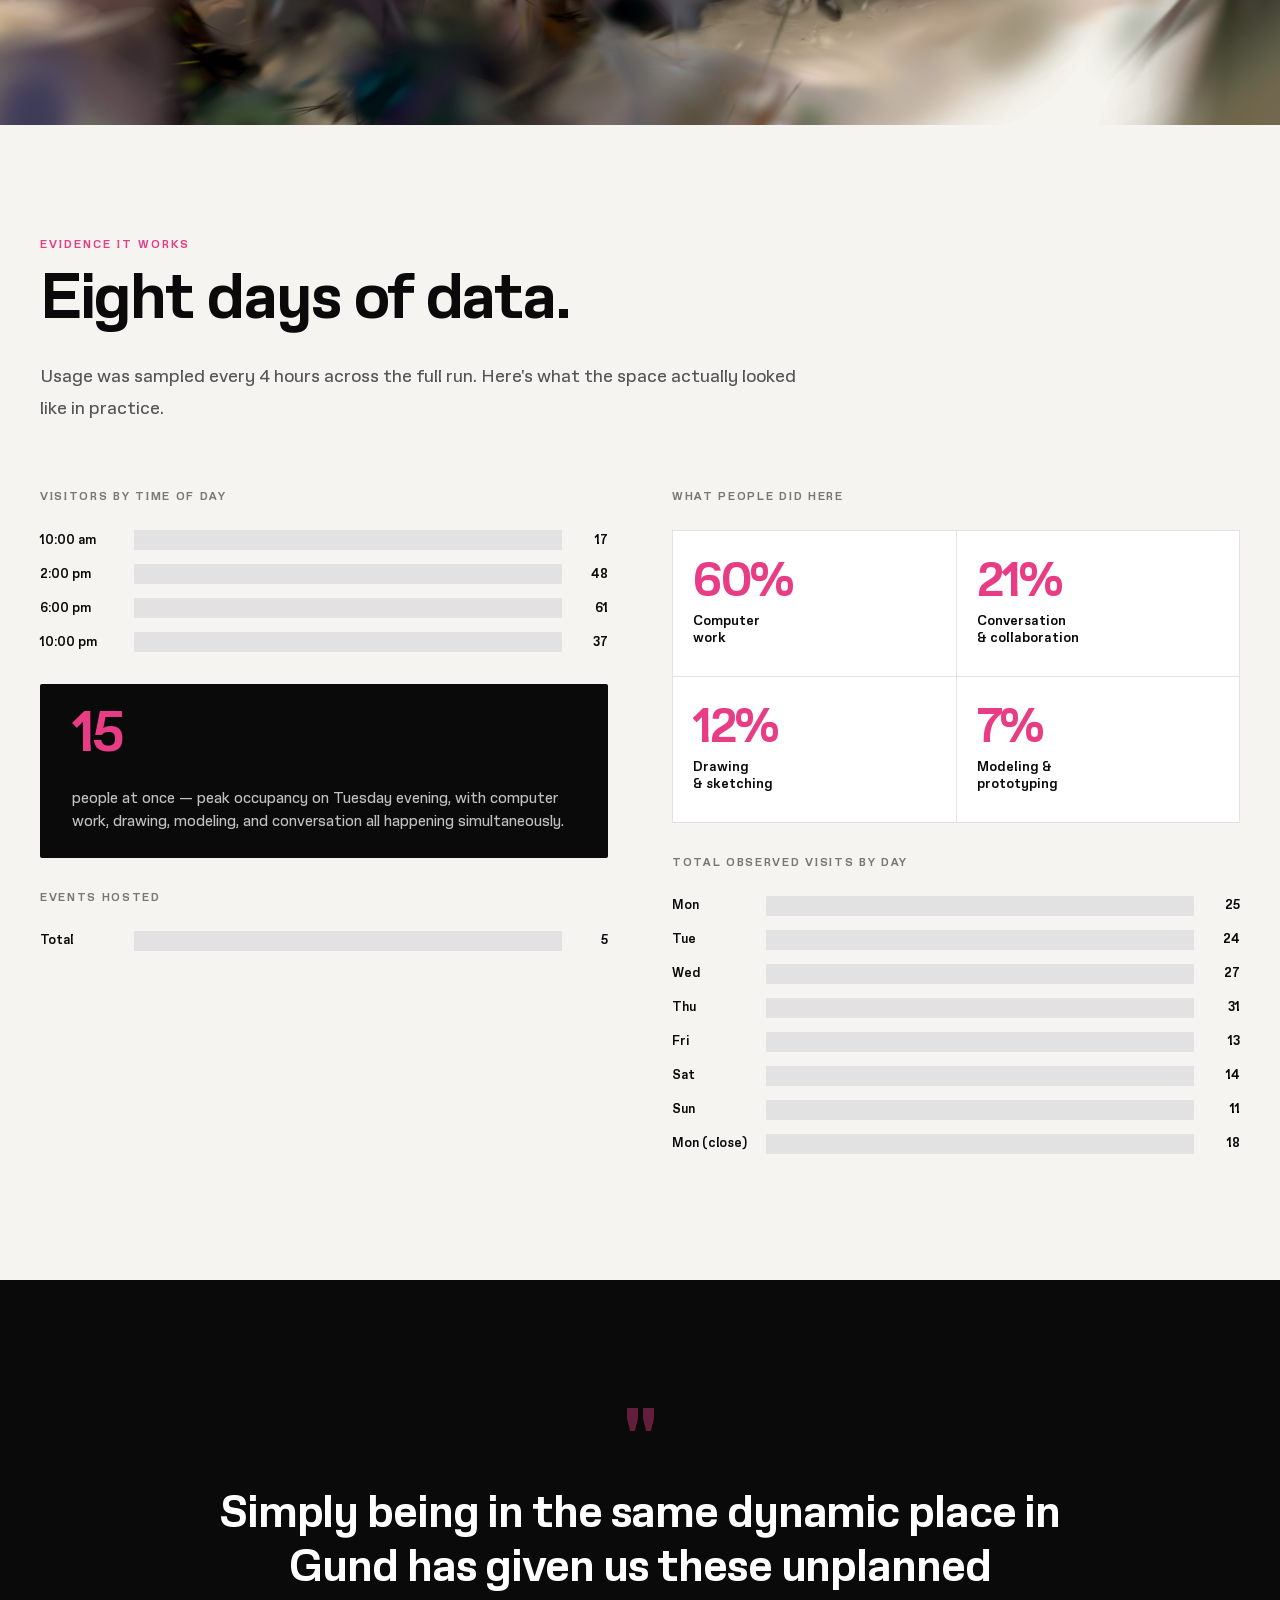
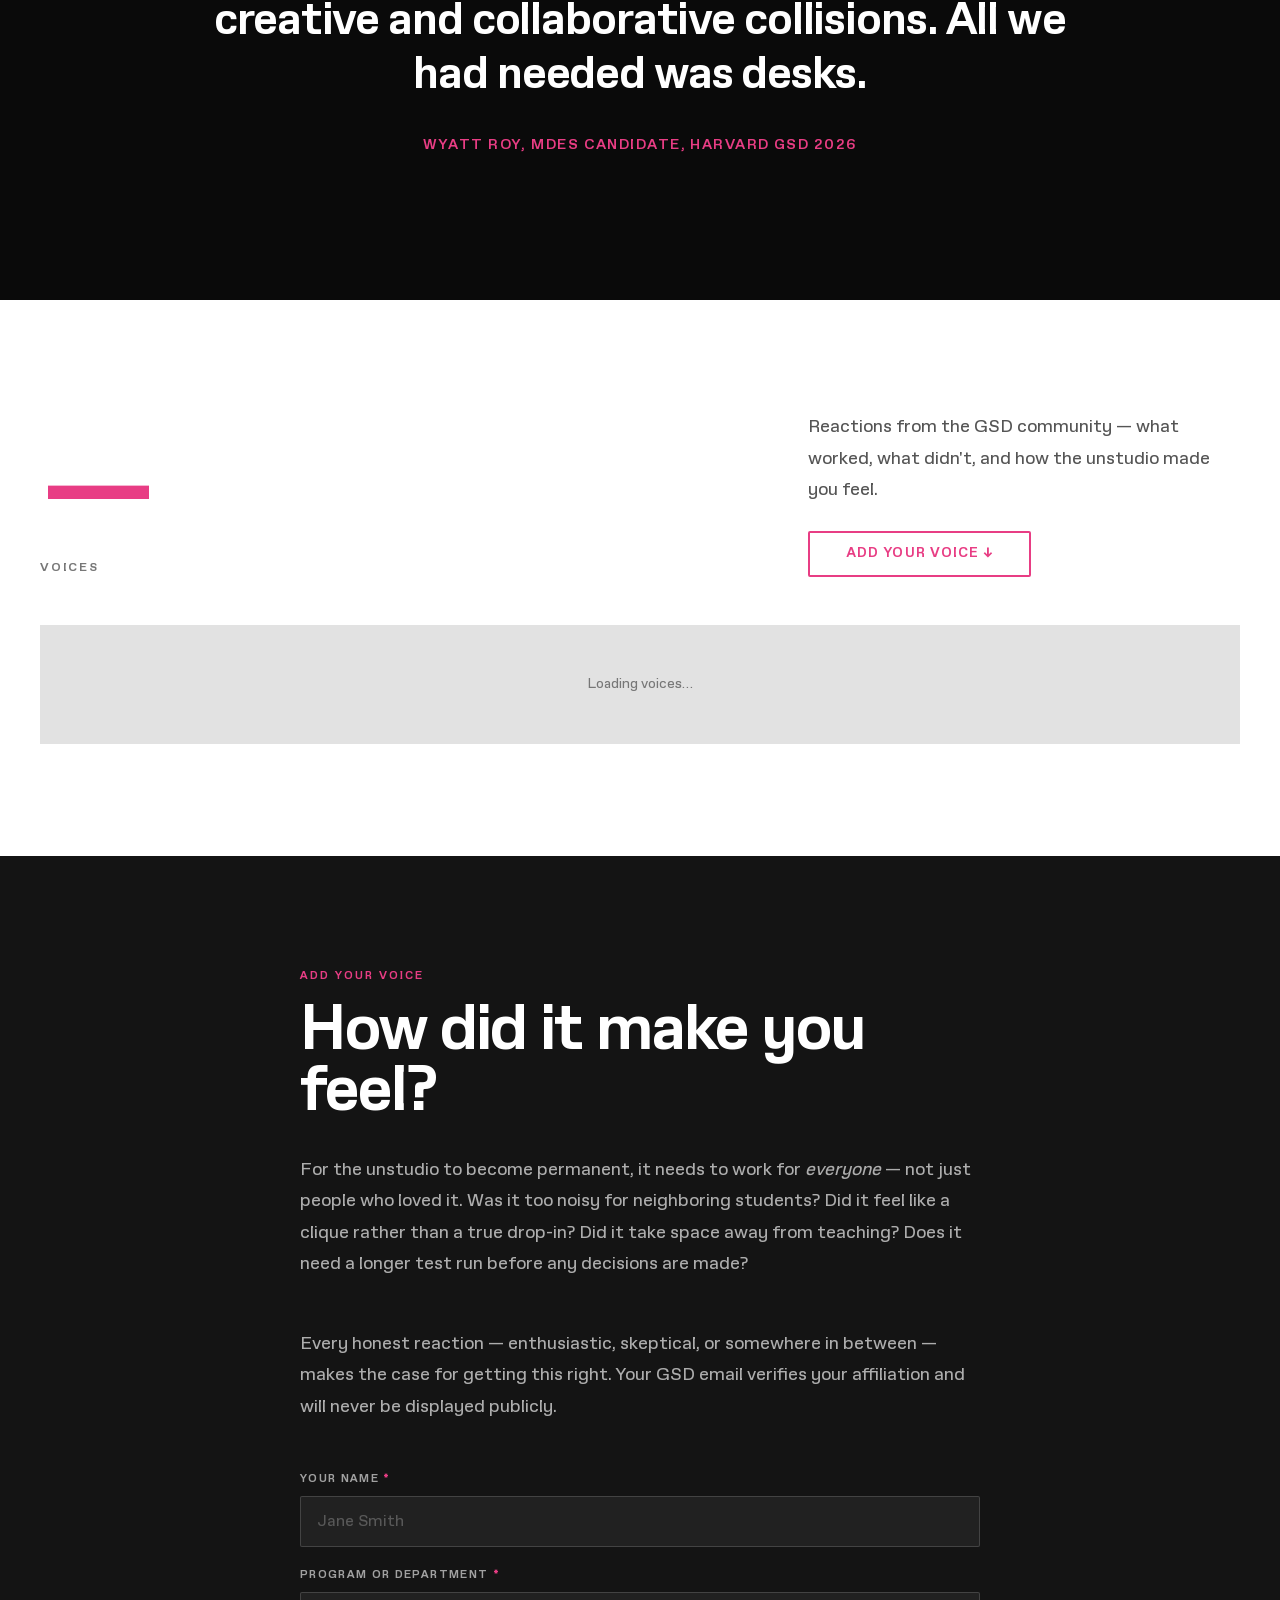
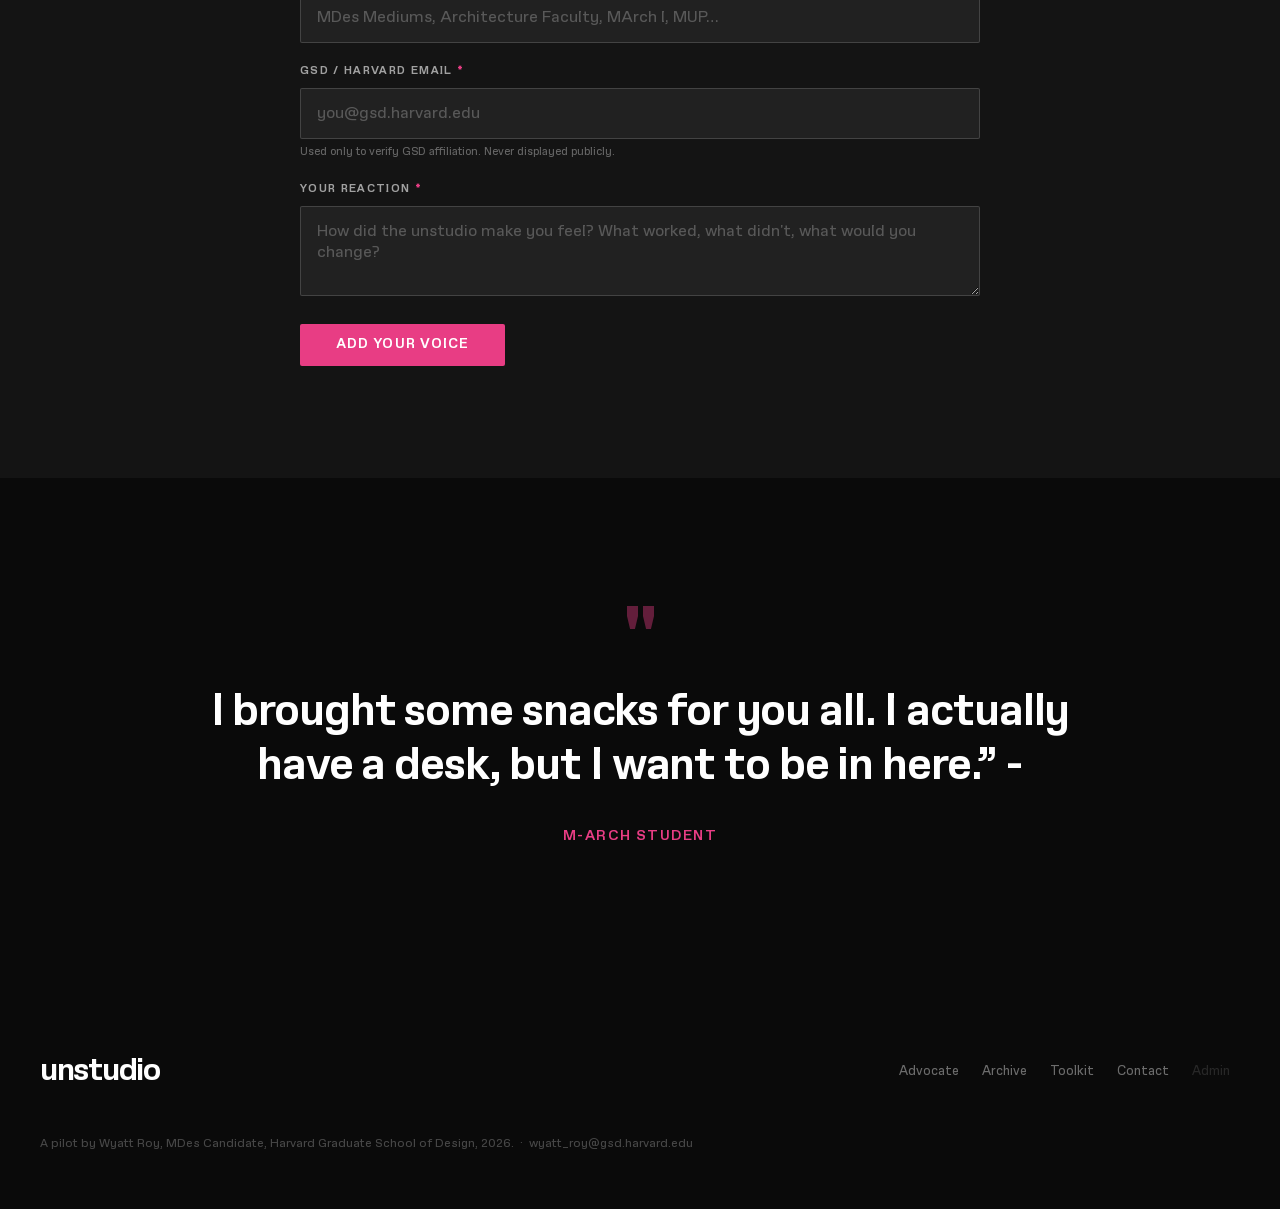
==== commit 5b738bac: "archive full run data, event hosts, credits, activation posters, gallery thumbnails - Update index.h" ====
--- a/index.html
+++ b/index.html
@@ -134,9 +134,9 @@
 <section class="usage-section section">
   <div class="section-inner">
     <p class="section-label">Evidence it works</p>
-    <h2 class="section-title">One week of data.</h2>
+    <h2 class="section-title">Eight days of data.</h2>
     <p class="section-body">
-      Usage was sampled every 4 hours across the first week. Here's what the space
+      Usage was sampled every 4 hours across the full run. Here's what the space
       actually looked like in practice.
     </p>
 
@@ -146,23 +146,23 @@
         <p class="chart-title">Visitors by time of day</p>
         <div class="bar-row">
           <span class="bar-label">10:00 am</span>
-          <div class="bar-track"><div class="bar-fill" data-width="31" style="width:0"></div></div>
-          <span class="bar-val">11</span>
+          <div class="bar-track"><div class="bar-fill" data-width="28" style="width:0"></div></div>
+          <span class="bar-val">17</span>
         </div>
         <div class="bar-row">
           <span class="bar-label">2:00 pm</span>
-          <div class="bar-track"><div class="bar-fill" data-width="89" style="width:0"></div></div>
-          <span class="bar-val">32</span>
+          <div class="bar-track"><div class="bar-fill" data-width="79" style="width:0"></div></div>
+          <span class="bar-val">48</span>
         </div>
         <div class="bar-row">
           <span class="bar-label">6:00 pm</span>
           <div class="bar-track"><div class="bar-fill" data-width="100" style="width:0"></div></div>
-          <span class="bar-val">36</span>
+          <span class="bar-val">61</span>
         </div>
         <div class="bar-row">
           <span class="bar-label">10:00 pm</span>
-          <div class="bar-track"><div class="bar-fill" data-width="78" style="width:0"></div></div>
-          <span class="bar-val">28</span>
+          <div class="bar-track"><div class="bar-fill" data-width="61" style="width:0"></div></div>
+          <span class="bar-val">37</span>
         </div>
 
         <div class="usage-peak-callout mt-4">
@@ -186,15 +186,15 @@
         <p class="chart-title">What people did here</p>
         <div class="activity-blocks">
           <div class="activity-block">
-            <div class="activity-pct">53%</div>
+            <div class="activity-pct">60%</div>
             <div class="activity-name">Computer<br>work</div>
           </div>
           <div class="activity-block">
-            <div class="activity-pct">25%</div>
+            <div class="activity-pct">21%</div>
             <div class="activity-name">Conversation<br>&amp; collaboration</div>
           </div>
           <div class="activity-block">
-            <div class="activity-pct">15%</div>
+            <div class="activity-pct">12%</div>
             <div class="activity-name">Drawing<br>&amp; sketching</div>
           </div>
           <div class="activity-block">
@@ -203,26 +203,46 @@
           </div>
         </div>
 
-        <p class="chart-title mt-4">Total observed visits (Mon – Thu)</p>
-        <div class="bar-row">
-          <span class="bar-label">Monday</span>
+        <p class="chart-title mt-4">Total observed visits by day</p>
+        <div class="bar-row">
+          <span class="bar-label">Mon</span>
           <div class="bar-track"><div class="bar-fill" data-width="81" style="width:0"></div></div>
           <span class="bar-val">25</span>
         </div>
         <div class="bar-row">
-          <span class="bar-label">Tuesday</span>
+          <span class="bar-label">Tue</span>
           <div class="bar-track"><div class="bar-fill" data-width="77" style="width:0"></div></div>
           <span class="bar-val">24</span>
         </div>
         <div class="bar-row">
-          <span class="bar-label">Wednesday</span>
+          <span class="bar-label">Wed</span>
           <div class="bar-track"><div class="bar-fill" data-width="87" style="width:0"></div></div>
           <span class="bar-val">27</span>
         </div>
         <div class="bar-row">
-          <span class="bar-label">Thursday</span>
+          <span class="bar-label">Thu</span>
           <div class="bar-track"><div class="bar-fill" data-width="100" style="width:0"></div></div>
           <span class="bar-val">31</span>
+        </div>
+        <div class="bar-row">
+          <span class="bar-label">Fri</span>
+          <div class="bar-track"><div class="bar-fill" data-width="42" style="width:0"></div></div>
+          <span class="bar-val">13</span>
+        </div>
+        <div class="bar-row">
+          <span class="bar-label">Sat</span>
+          <div class="bar-track"><div class="bar-fill" data-width="45" style="width:0"></div></div>
+          <span class="bar-val">14</span>
+        </div>
+        <div class="bar-row">
+          <span class="bar-label">Sun</span>
+          <div class="bar-track"><div class="bar-fill" data-width="35" style="width:0"></div></div>
+          <span class="bar-val">11</span>
+        </div>
+        <div class="bar-row">
+          <span class="bar-label">Mon (close)</span>
+          <div class="bar-track"><div class="bar-fill" data-width="58" style="width:0"></div></div>
+          <span class="bar-val">18</span>
         </div>
       </div>
     </div>
--- a/css/style.css
+++ b/css/style.css
@@ -917,6 +917,15 @@
   font-size: 1.1rem;
   font-weight: 700;
   line-height: 1.3;
+}
+
+.event-host {
+  font-size: 0.75rem;
+  font-weight: 600;
+  text-transform: uppercase;
+  letter-spacing: 0.08em;
+  color: var(--pink);
+  margin-top: 0.25rem;
 }
 
 .event-desc {
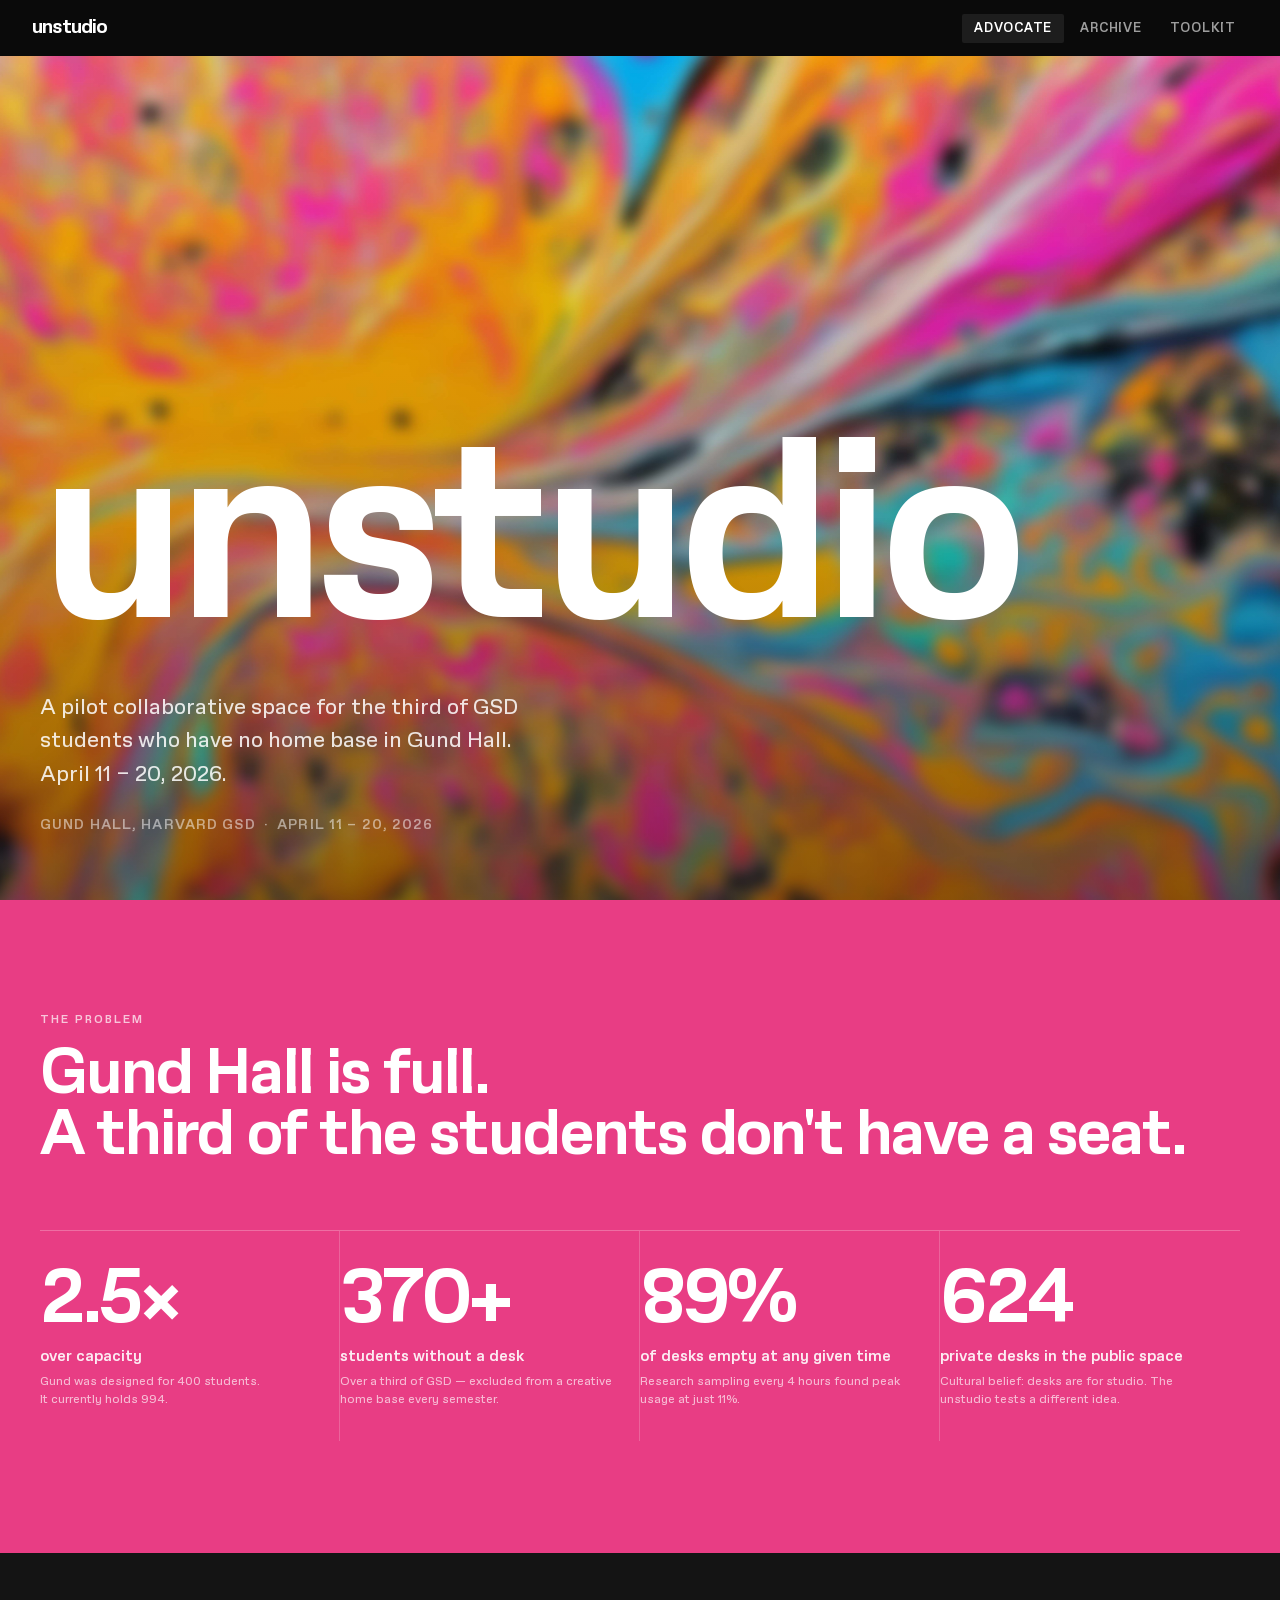
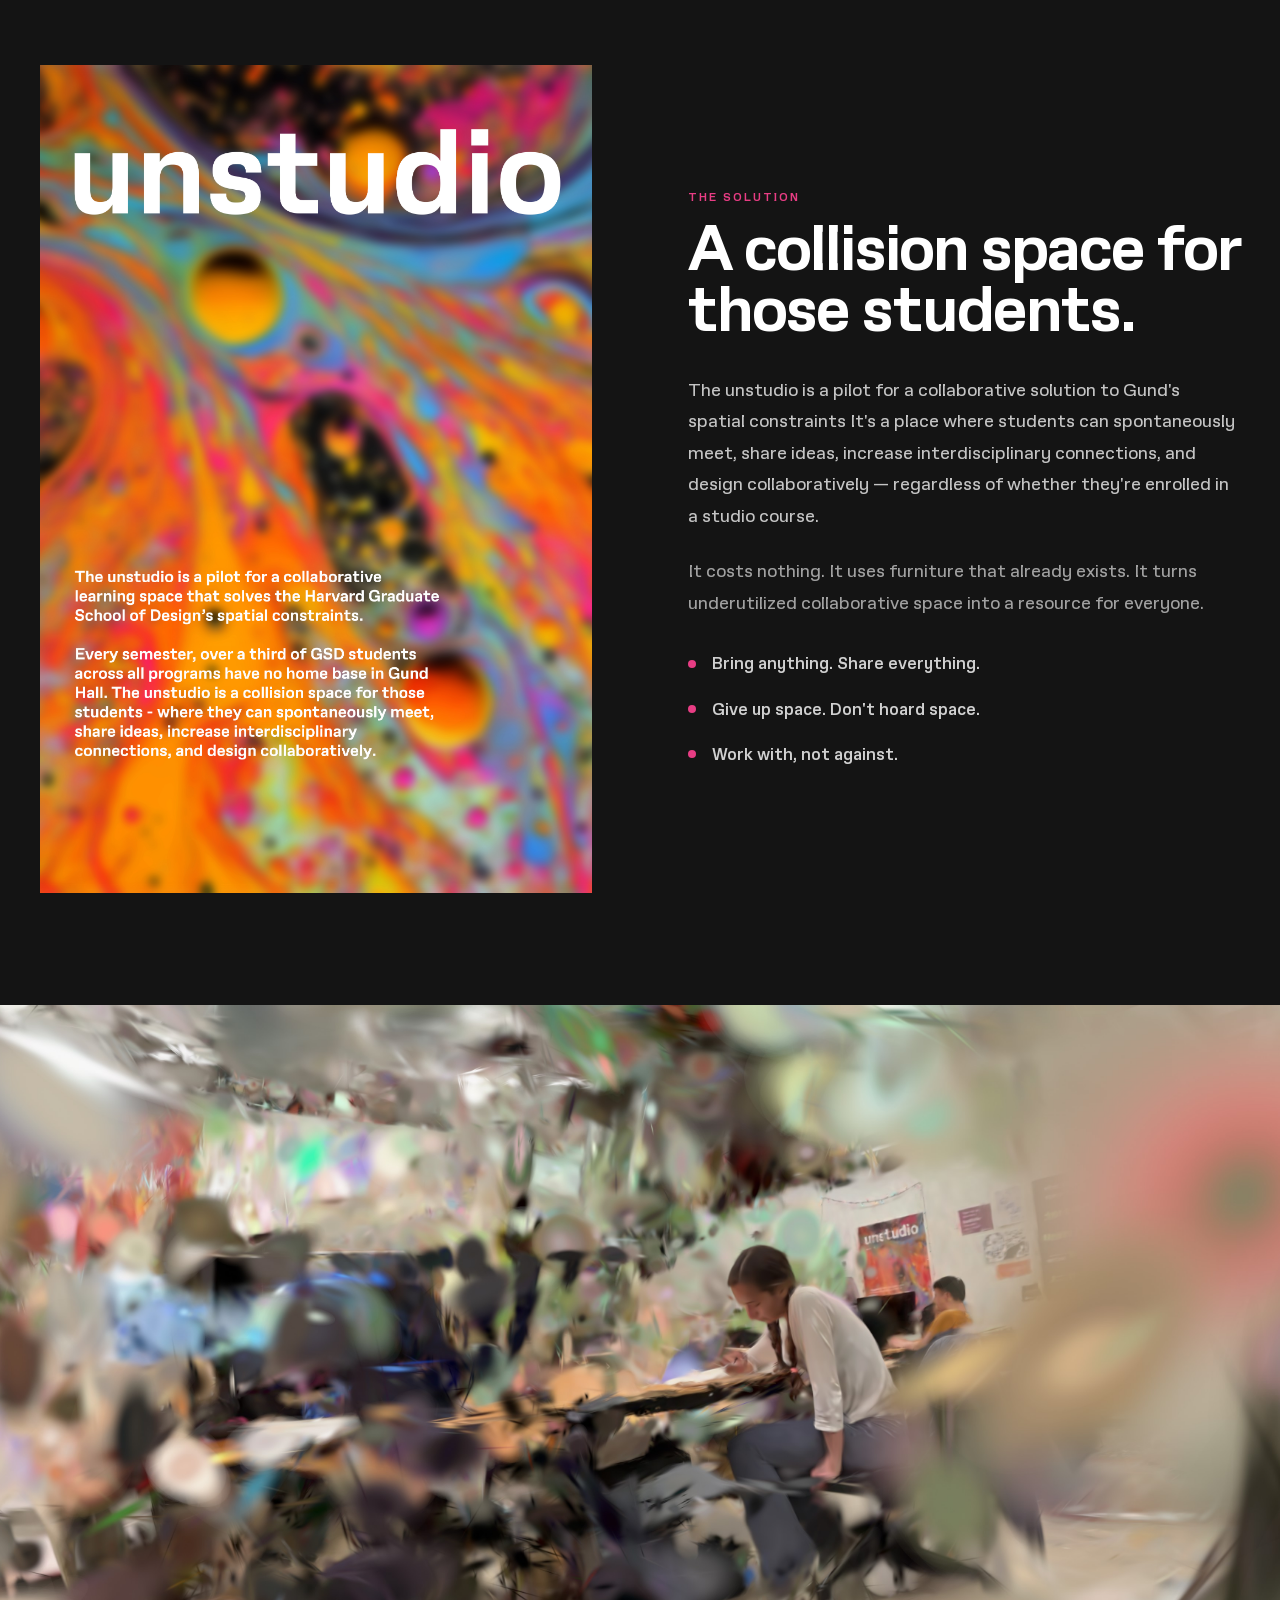
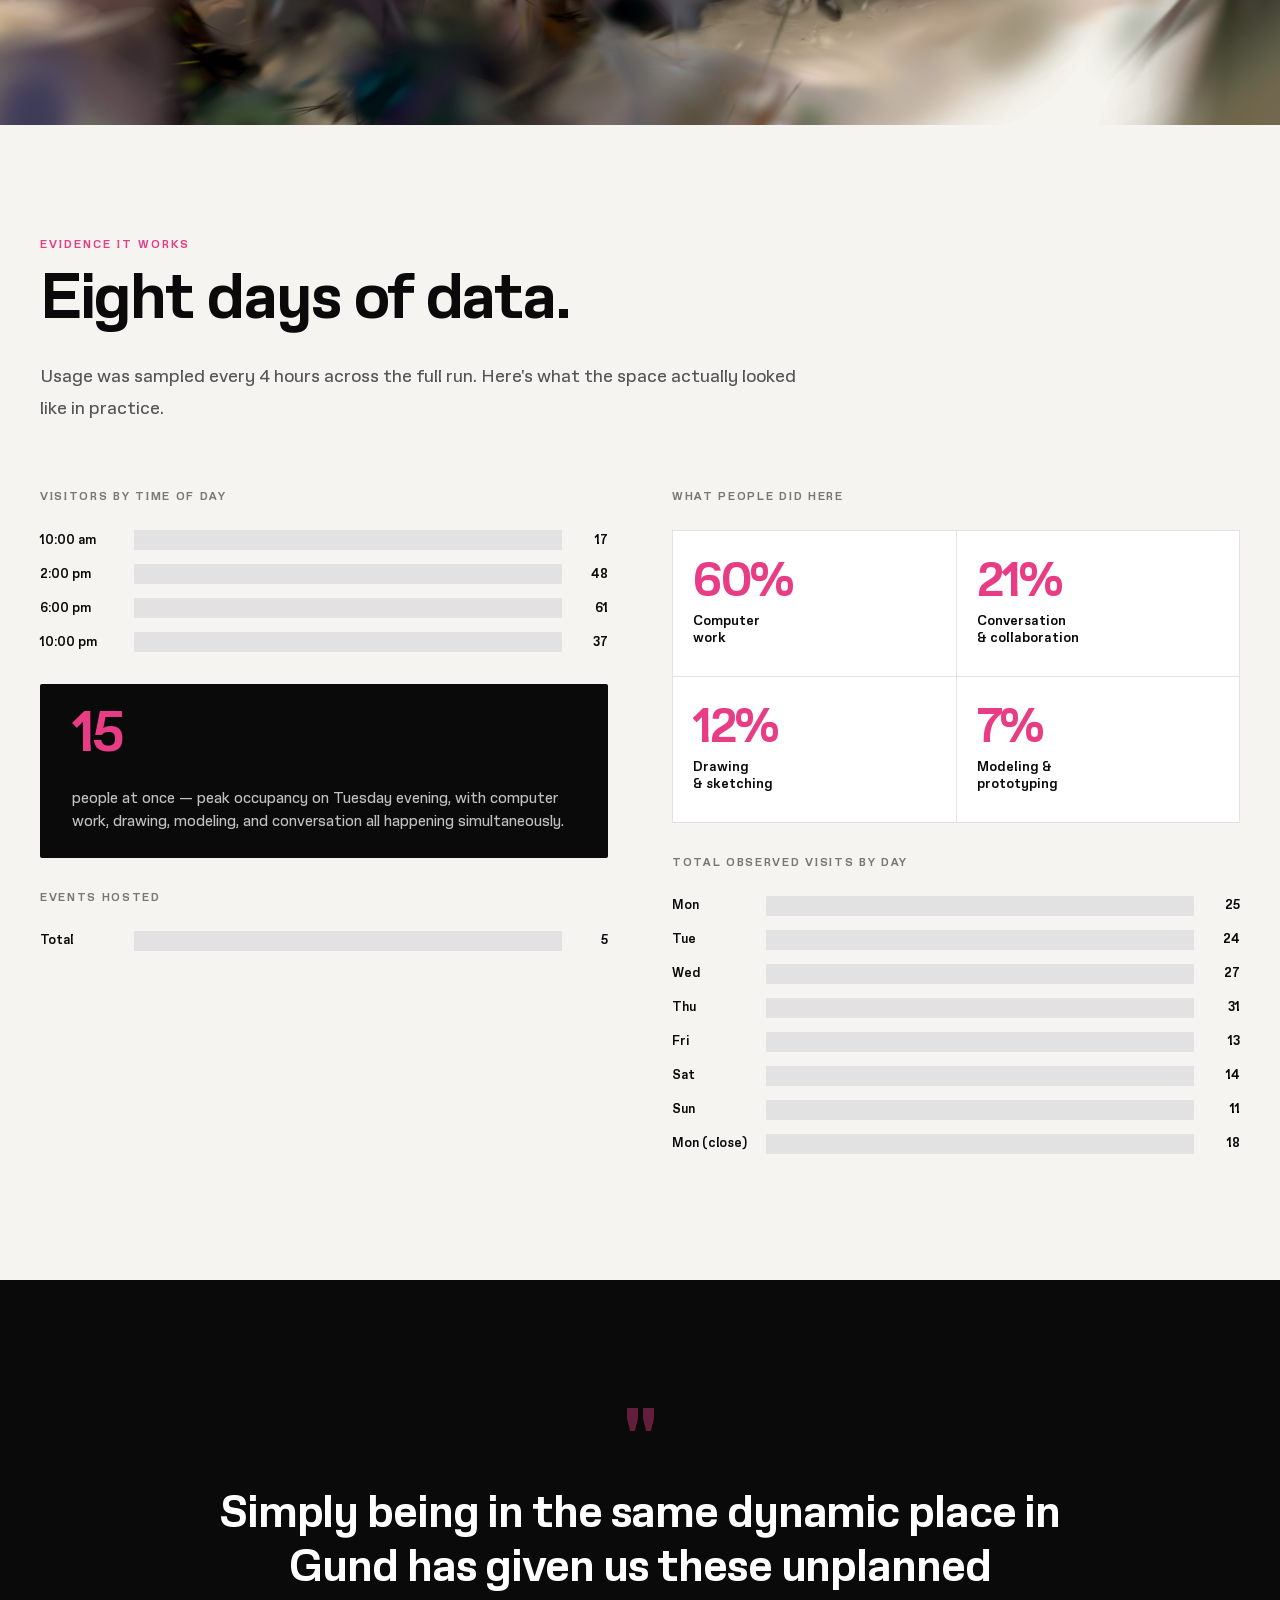
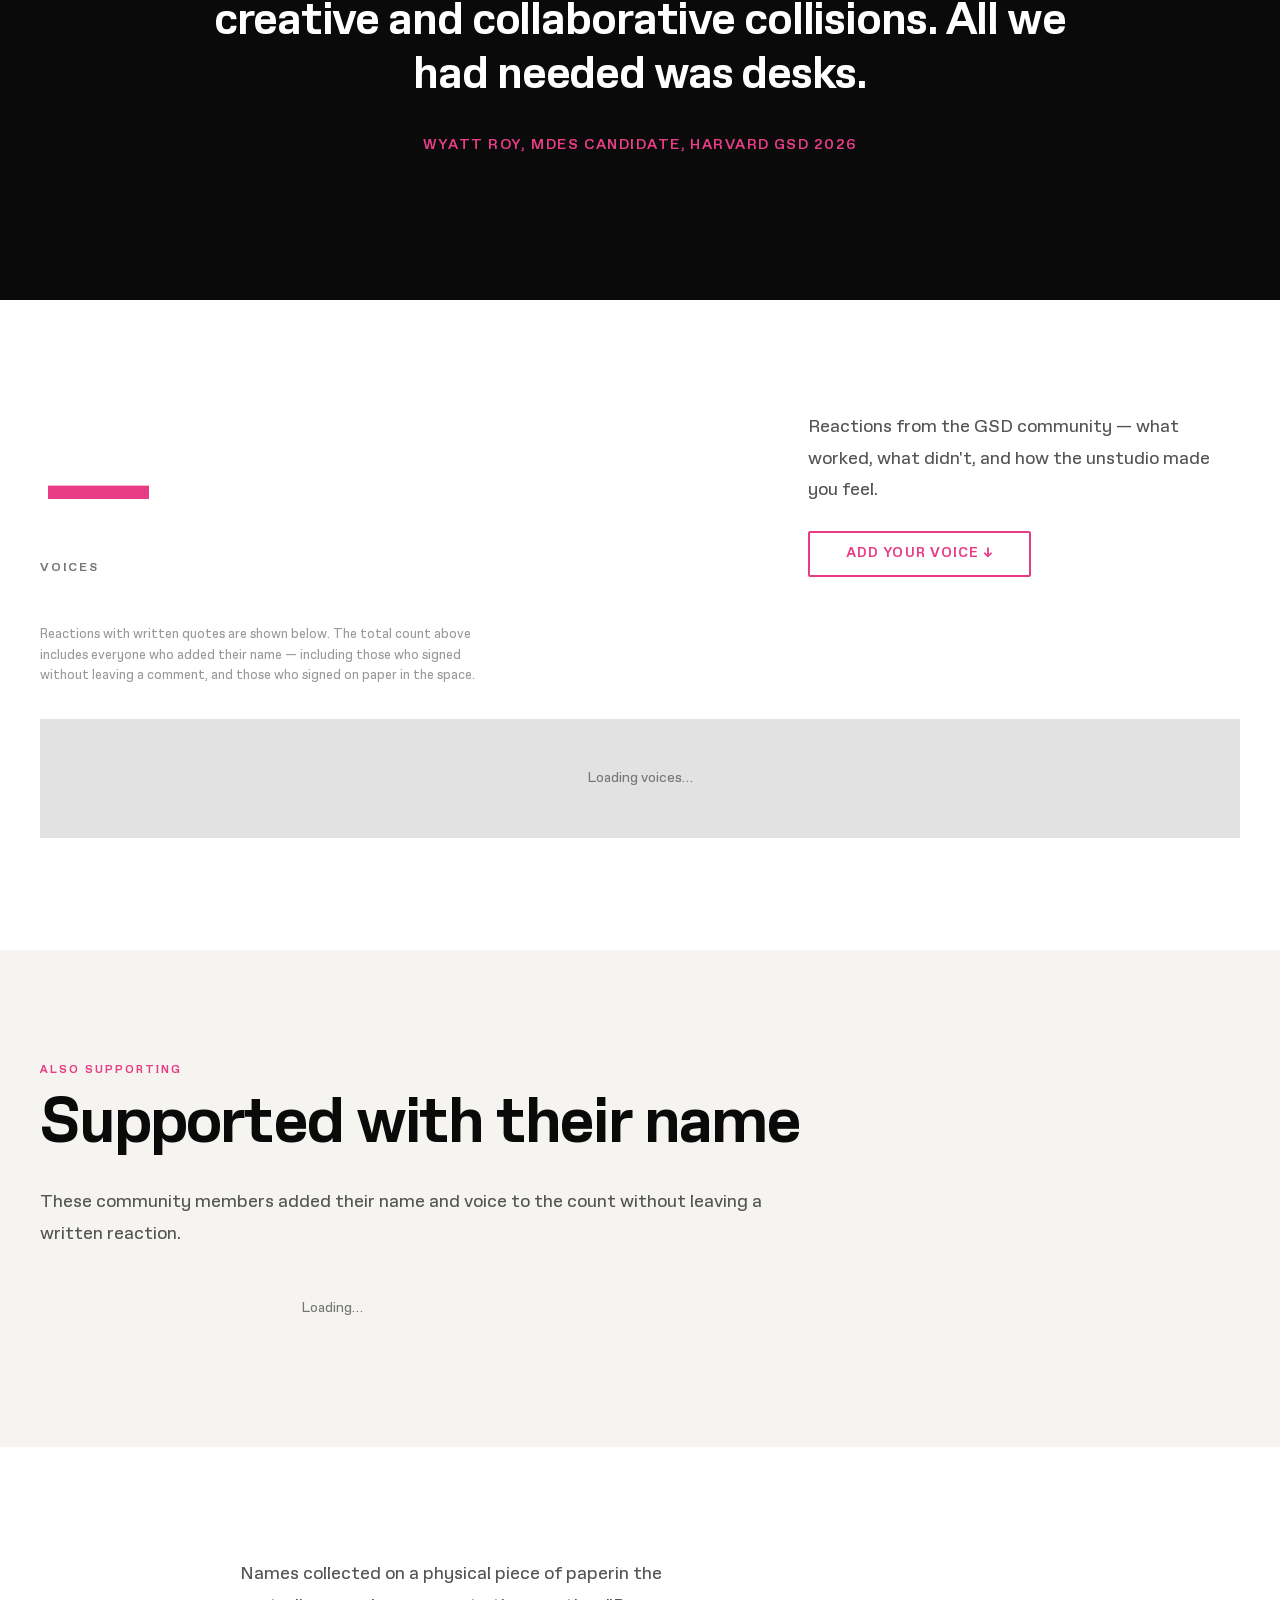
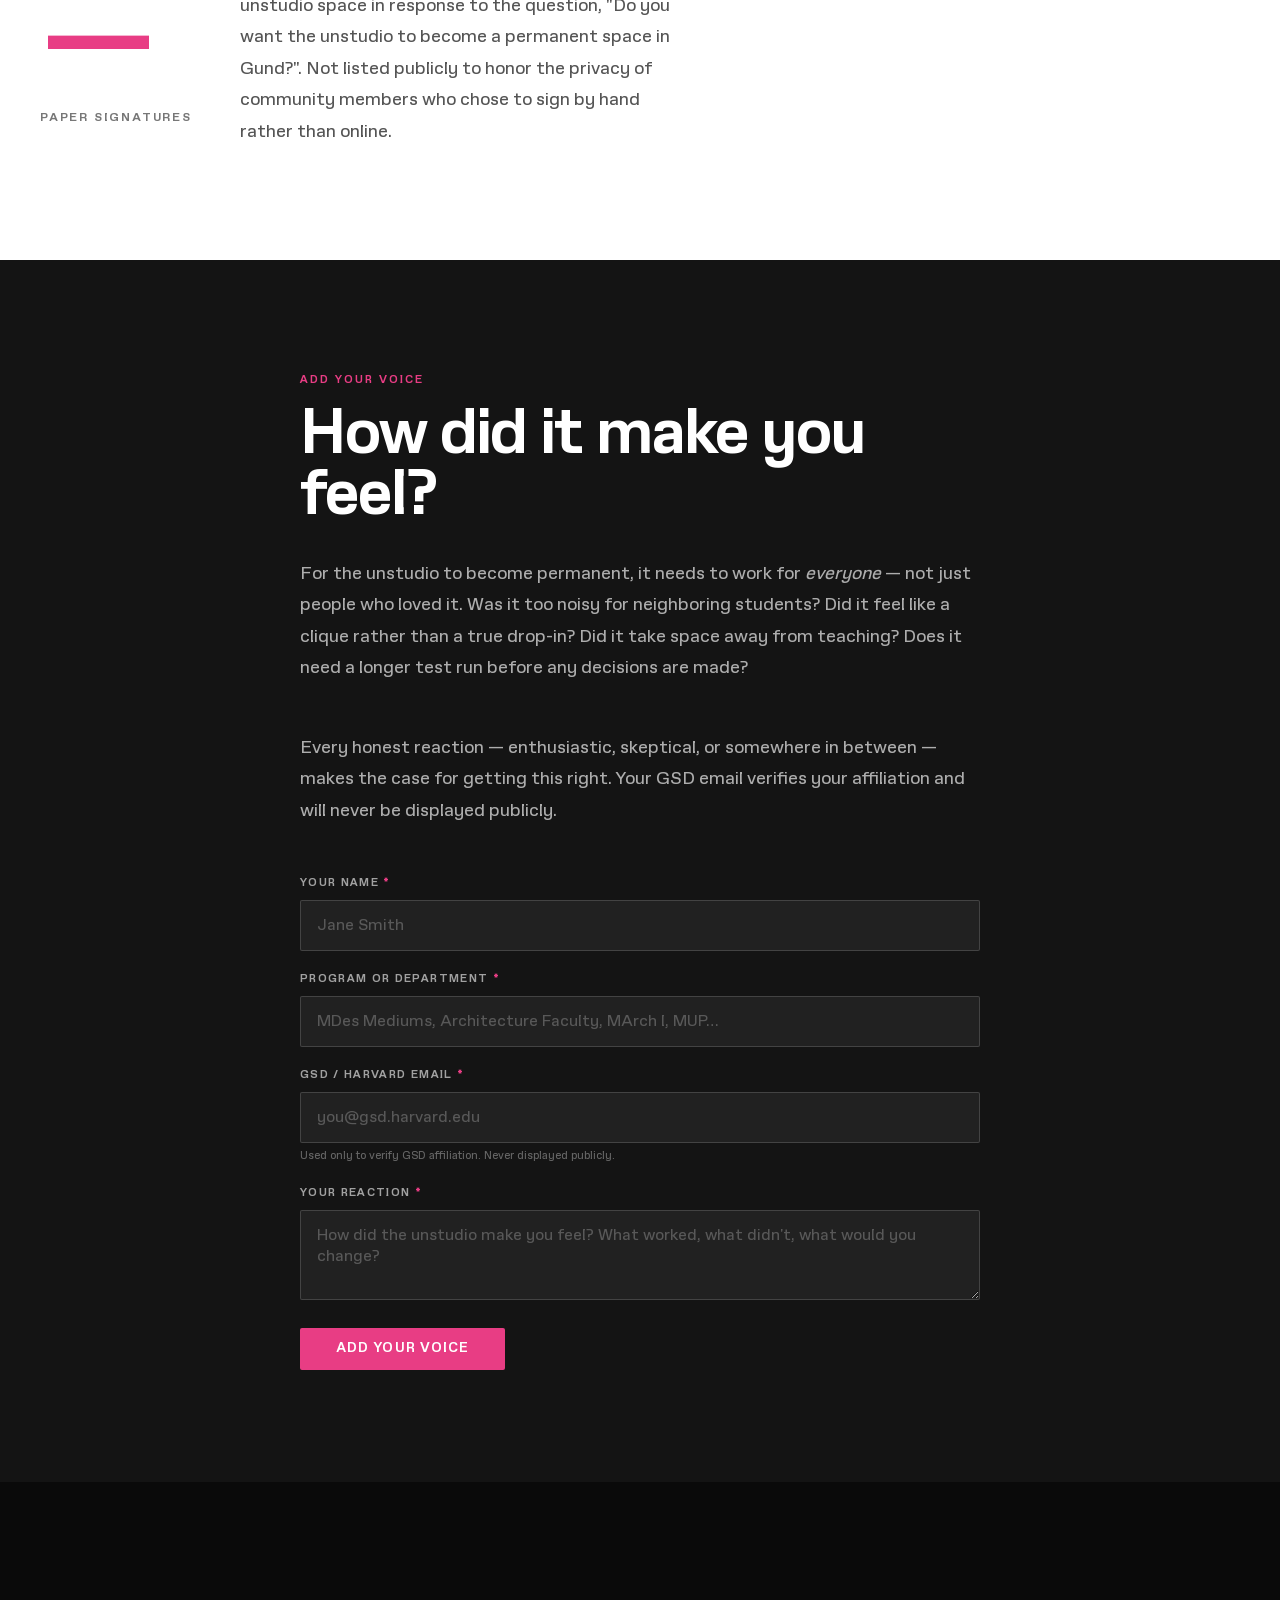
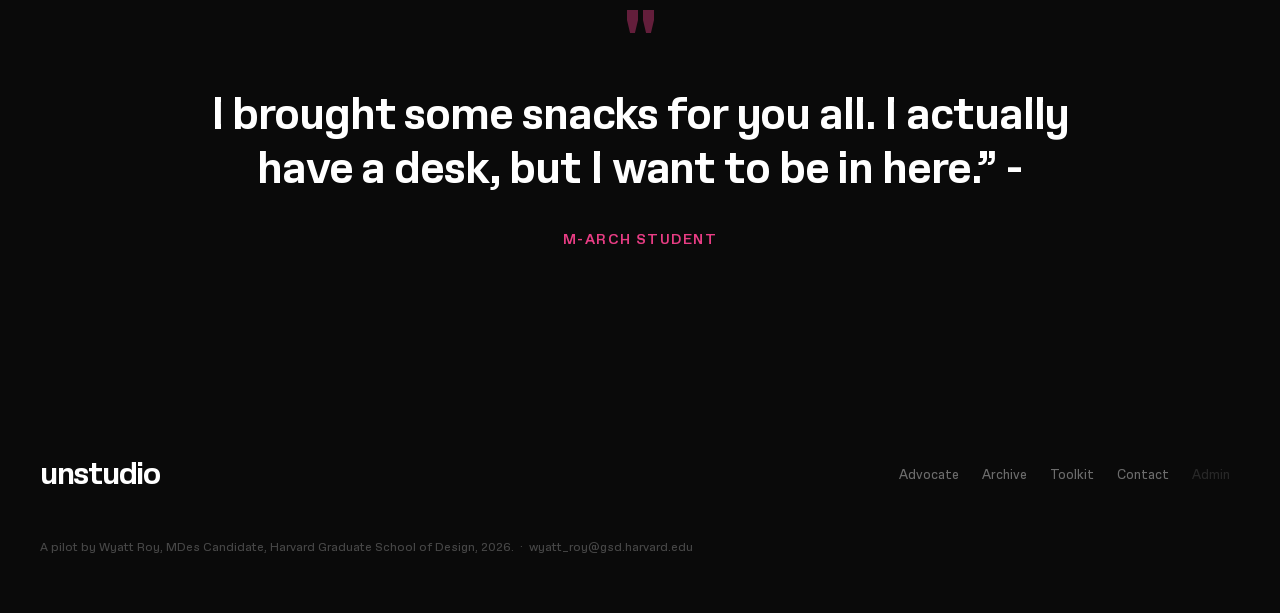
==== commit 490f73ac: "voices moderation: approval gate, sections, no-refresh admin, email notify - New submissions require" ====
--- a/index.html
+++ b/index.html
@@ -276,8 +276,47 @@
       </div>
     </div>
 
+    <p class="wall-disclaimer">
+      Reactions with written quotes are shown below. The total count above includes
+      everyone who added their name — including those who signed without leaving a comment,
+      and those who signed on paper in the space.
+    </p>
+
     <div class="wall-grid" id="supporters-wall">
       <div class="wall-loading">Loading voices…</div>
+    </div>
+  </div>
+</section>
+
+<!-- ===== SUPPORTERS (name only) ===== -->
+<section class="section" style="background:var(--off-white)">
+  <div class="section-inner">
+    <p class="section-label">Also supporting</p>
+    <h2 class="section-title">Supported with their name</h2>
+    <p class="section-body">
+      These community members added their name and voice to the count
+      without leaving a written reaction.
+    </p>
+    <div id="supporters-name-list" class="supporters-name-list">
+      <div class="wall-loading" style="border:none;background:none;padding:1rem 0">Loading…</div>
+    </div>
+  </div>
+</section>
+
+<!-- ===== PAPER PETITION ===== -->
+<section class="section">
+  <div class="section-inner">
+    <div class="paper-count-block">
+      <div>
+        <span class="wall-count" id="paper-petition-count">—</span>
+        <div class="wall-count-label">Paper signatures</div>
+      </div>
+      <p class="section-body mb-0" style="max-width:38ch">
+        Names collected on a physical piece of paperin the unstudio space in response to the question, "Do you want the unstudio to become 
+a permanent space in Gund?".
+        Not listed publicly to honor the privacy of community members
+        who chose to sign by hand rather than online.
+      </p>
     </div>
   </div>
 </section>
--- a/css/style.css
+++ b/css/style.css
@@ -597,6 +597,47 @@
   font-size: 0.875rem;
 }
 
+.wall-disclaimer {
+  font-size: 0.8rem;
+  color: rgba(0,0,0,0.4);
+  line-height: 1.6;
+  max-width: 52ch;
+  margin-bottom: 2rem;
+}
+
+.supporters-name-list {
+  margin-top: 2rem;
+  columns: 2;
+  column-gap: 2rem;
+}
+
+@media (max-width: 600px) {
+  .supporters-name-list { columns: 1; }
+}
+
+.supporter-name-item {
+  font-size: 0.875rem;
+  padding: 0.4rem 0;
+  border-bottom: 1px solid rgba(0,0,0,0.07);
+  break-inside: avoid;
+}
+
+.supporter-name-item__name {
+  font-weight: 700;
+  color: var(--black);
+}
+
+.supporter-name-item__program {
+  color: var(--gray);
+}
+
+.paper-count-block {
+  display: flex;
+  align-items: center;
+  gap: 3rem;
+  flex-wrap: wrap;
+}
+
 /* ===== PETITION FORM ===== */
 .petition-section {
   background: var(--dark);
@@ -1065,6 +1106,14 @@
 .download-preview img {
   width: 100%; height: 100%;
   object-fit: cover;
+}
+.download-preview--fit {
+  aspect-ratio: auto;
+  height: auto;
+}
+.download-preview--fit img {
+  height: auto;
+  object-fit: contain;
 }
 .download-preview .svg-wrap {
   width: 100%; height: 100%;
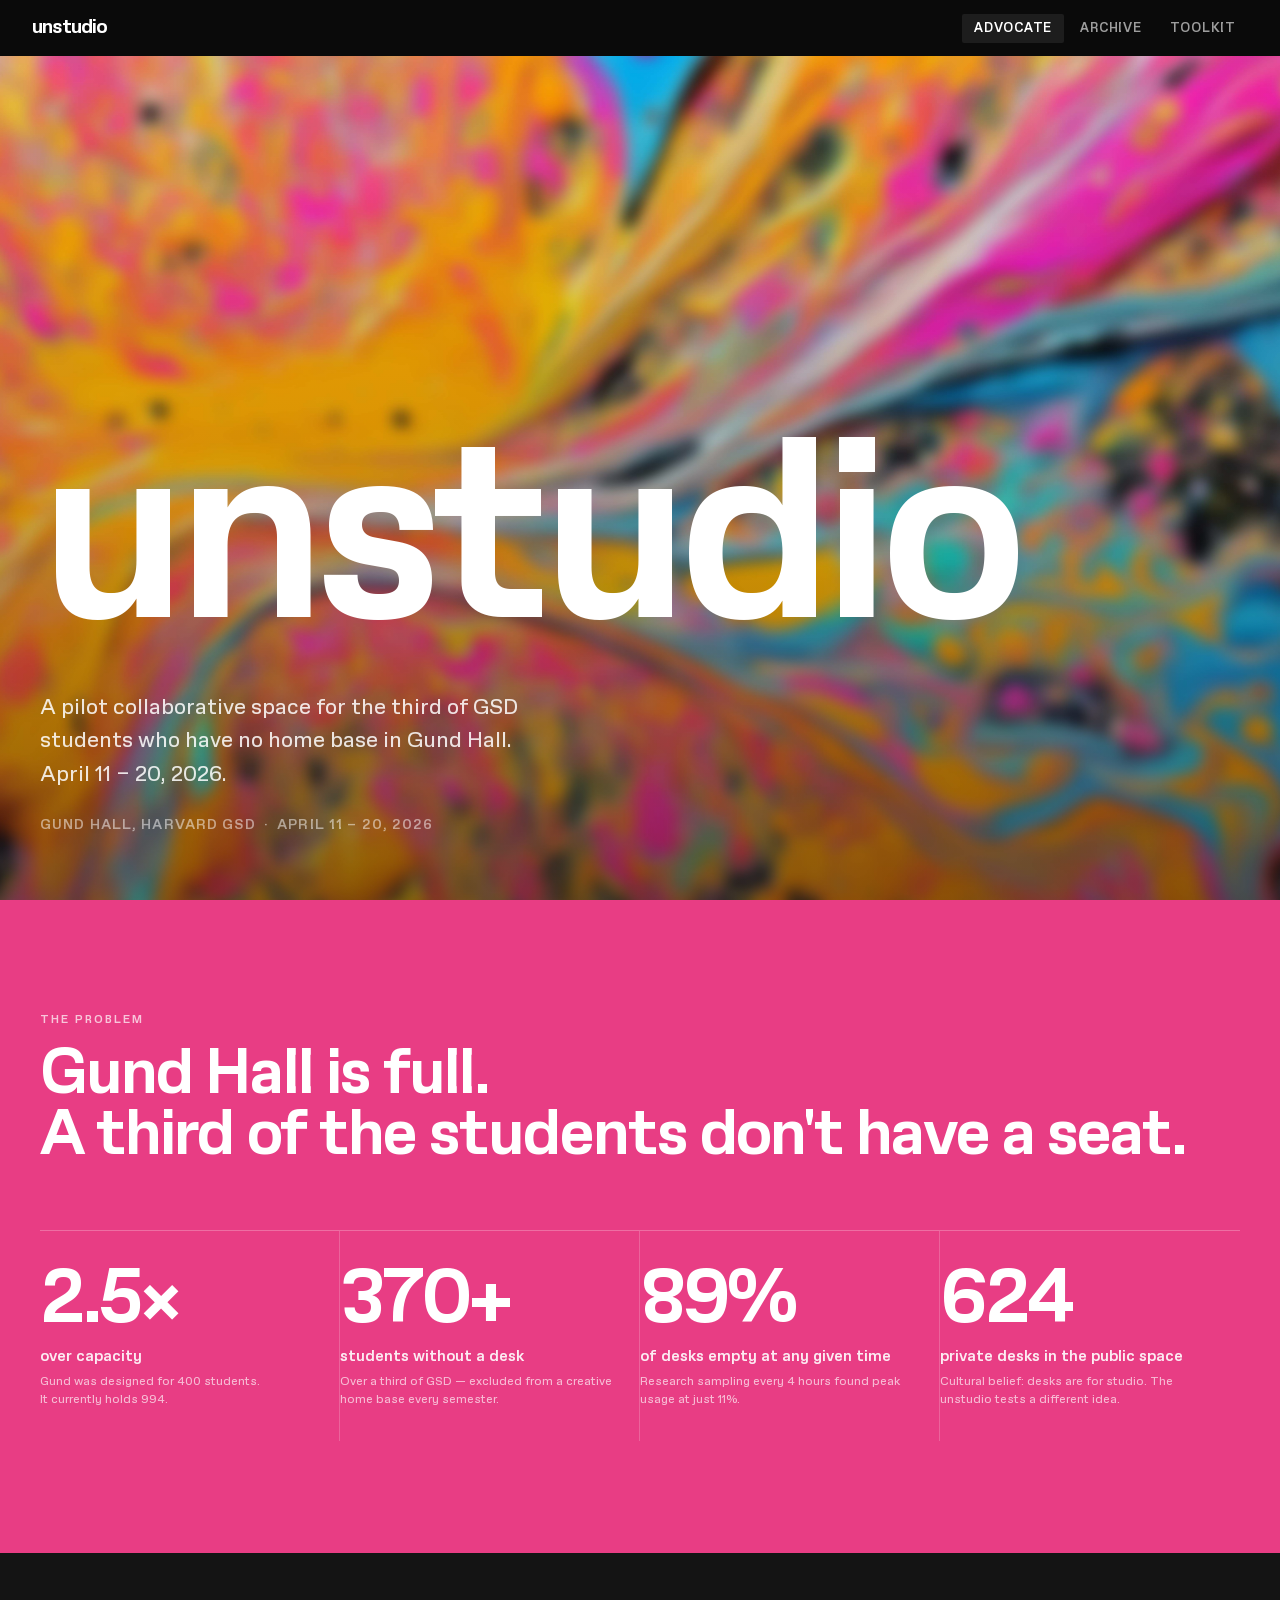
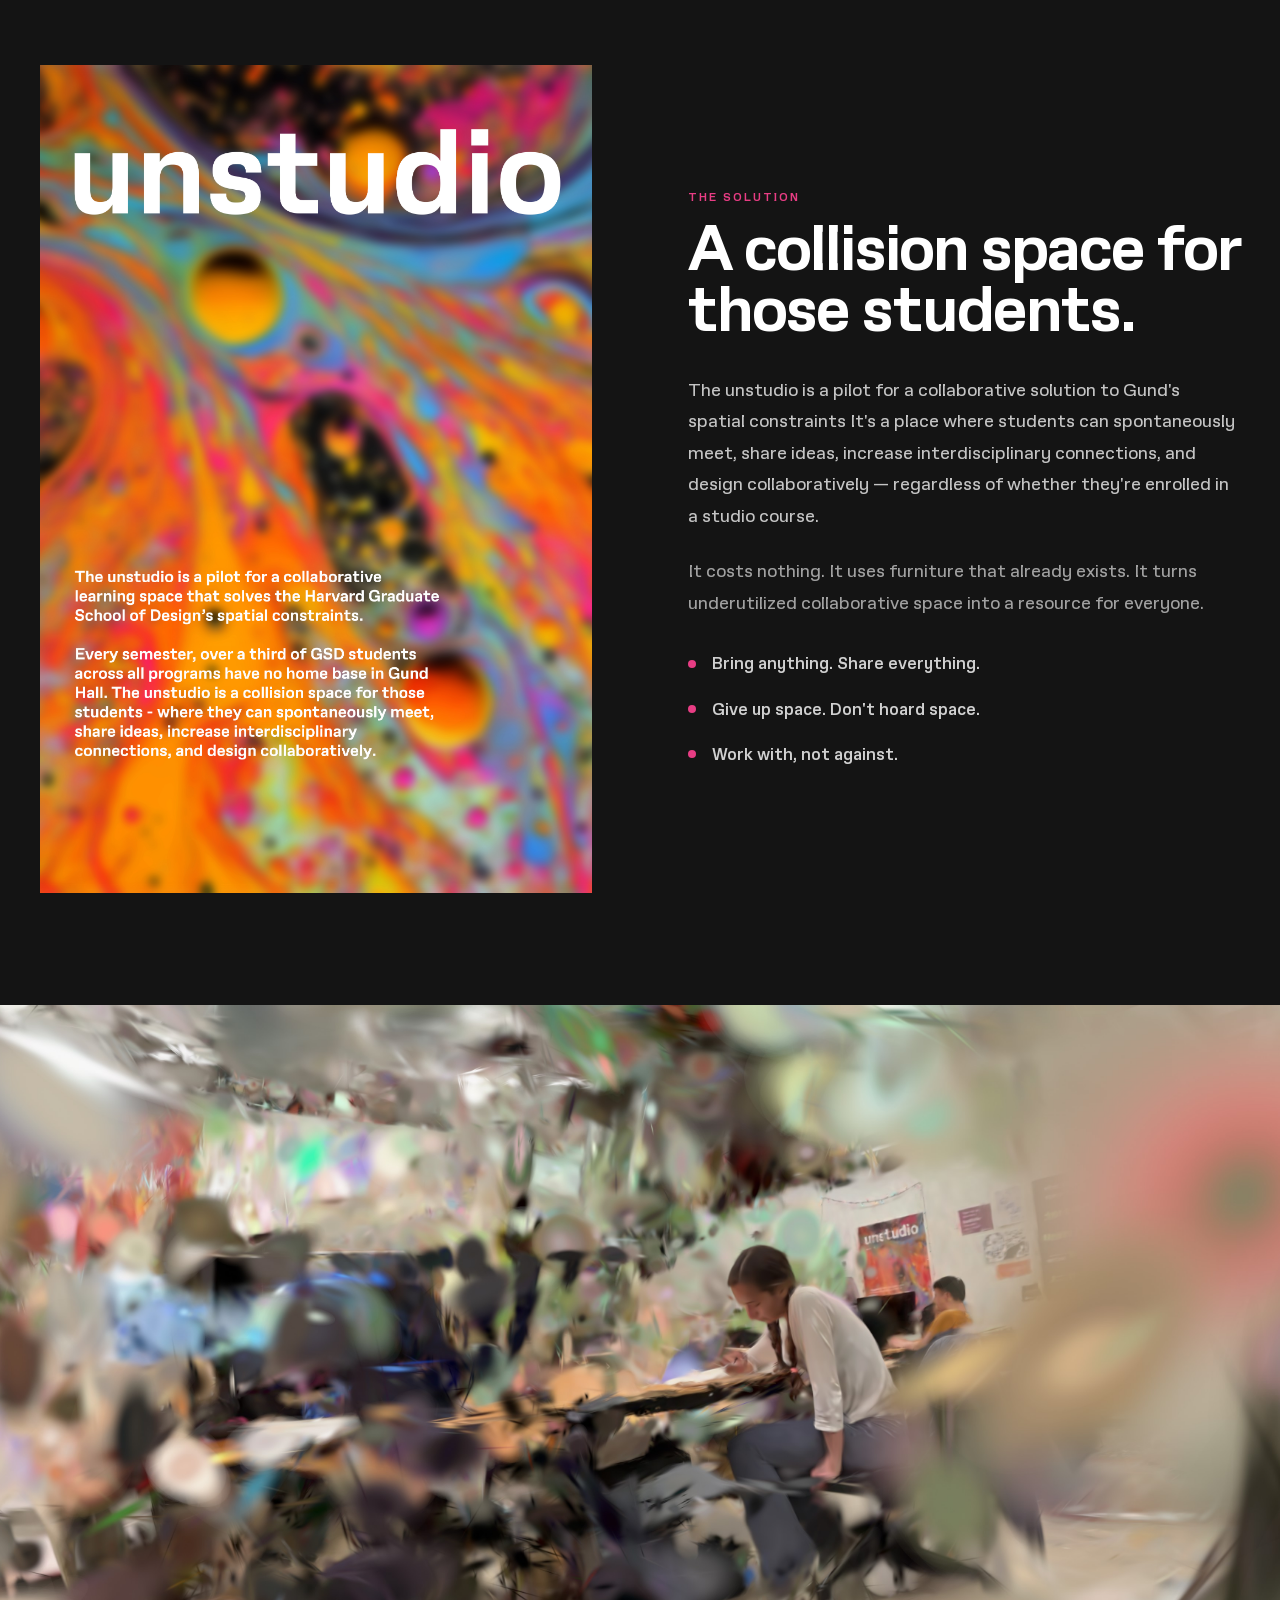
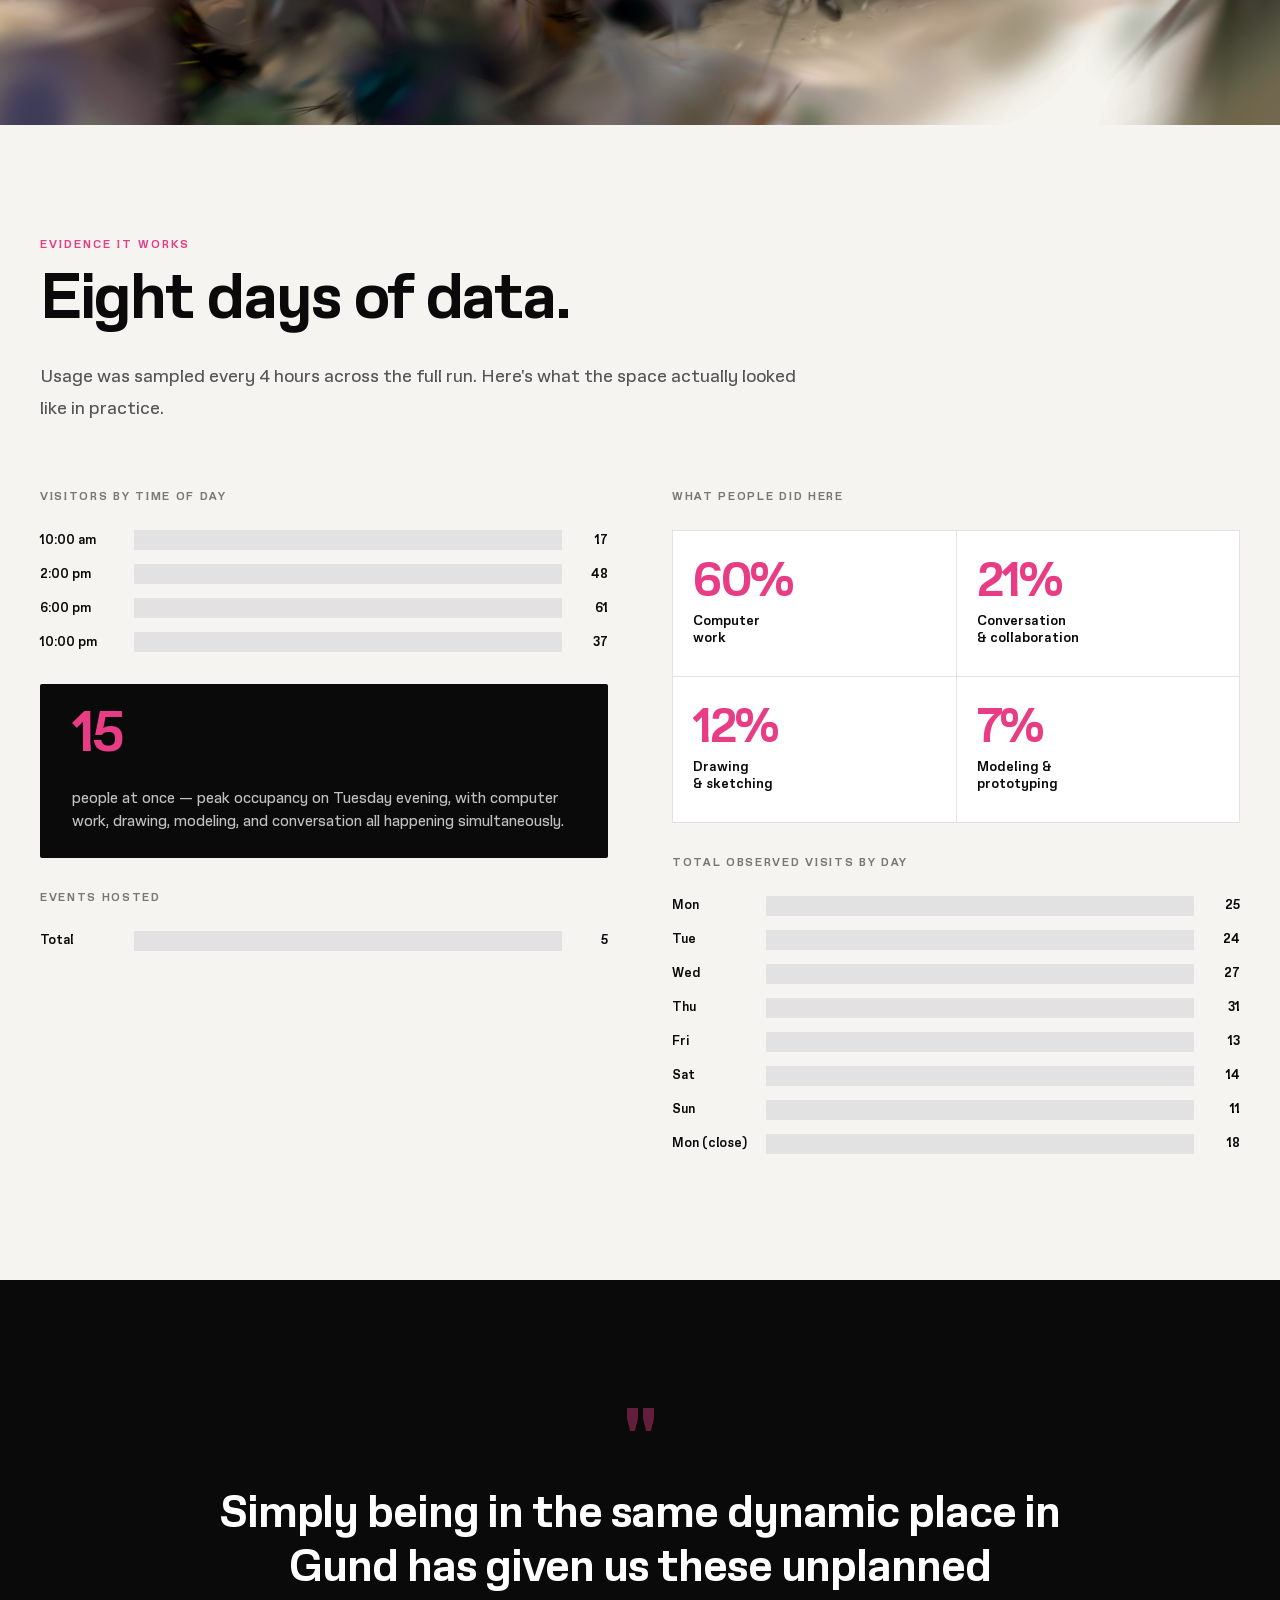
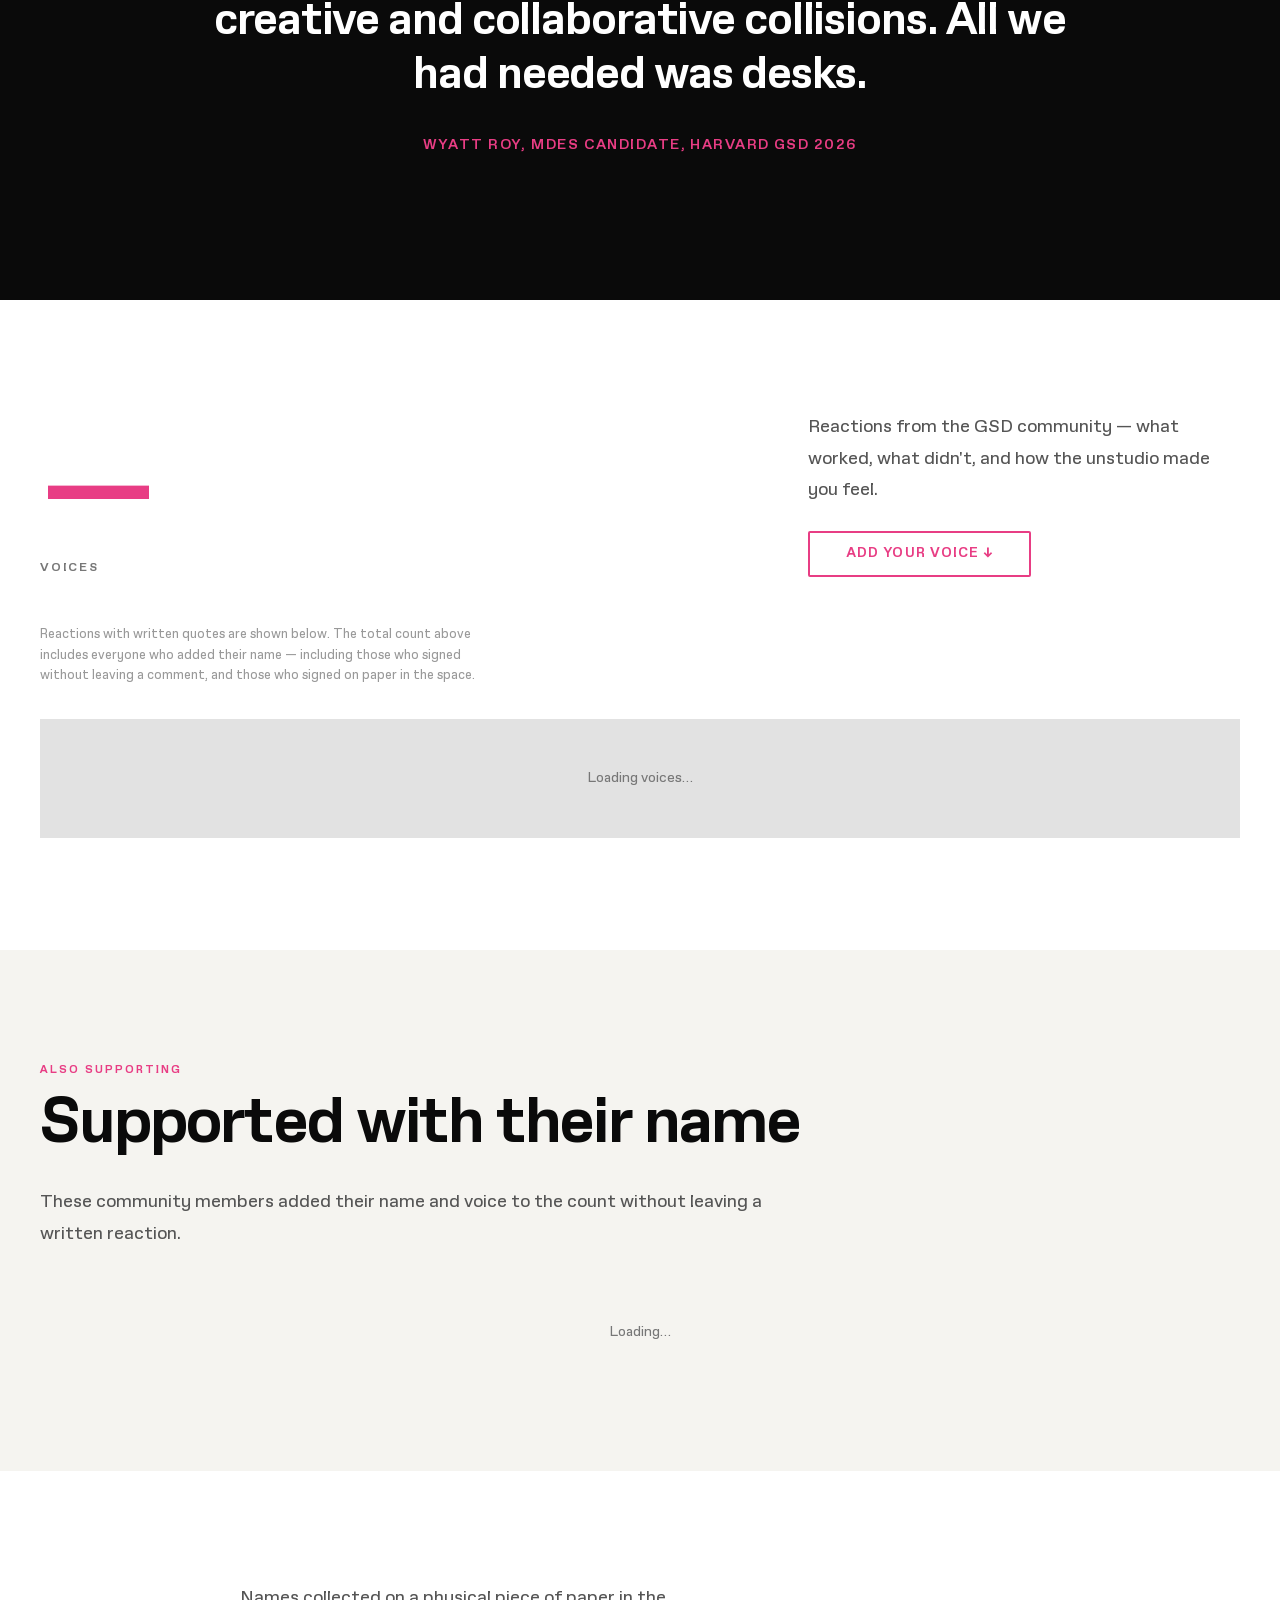
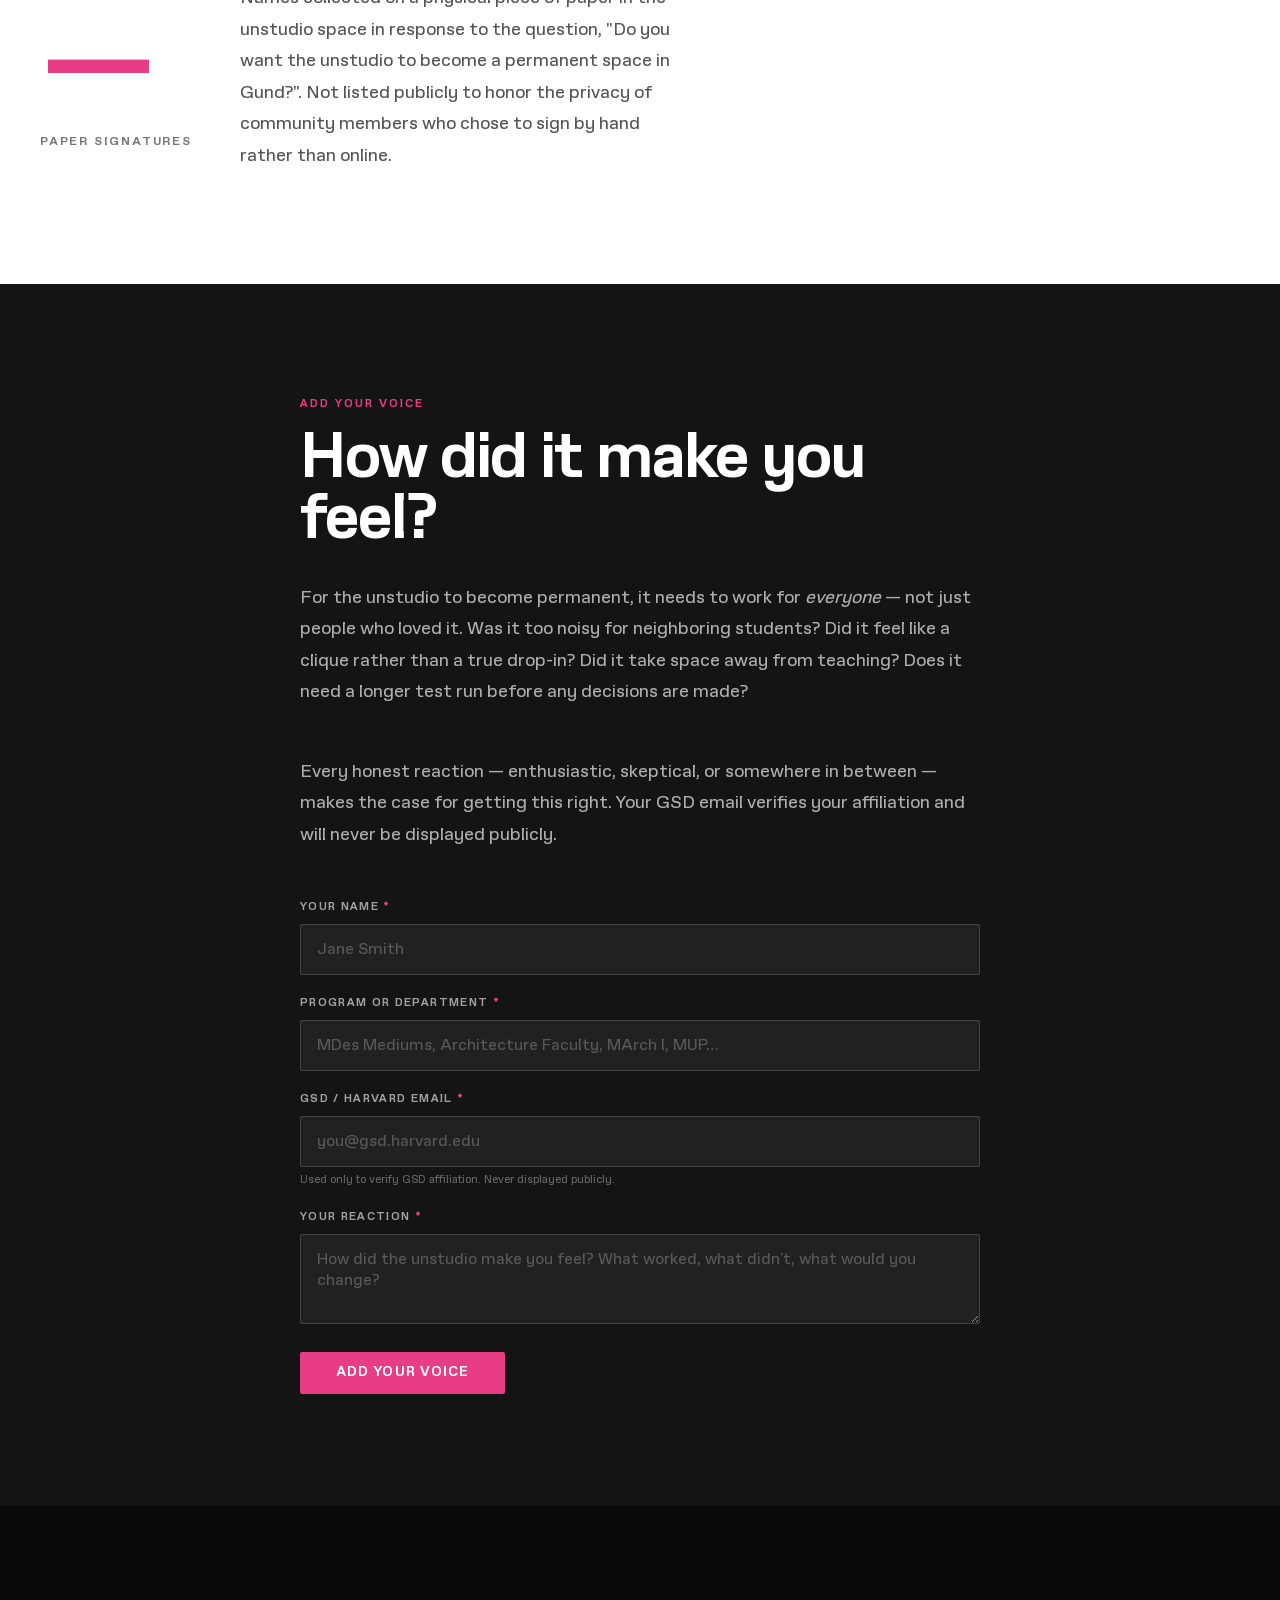
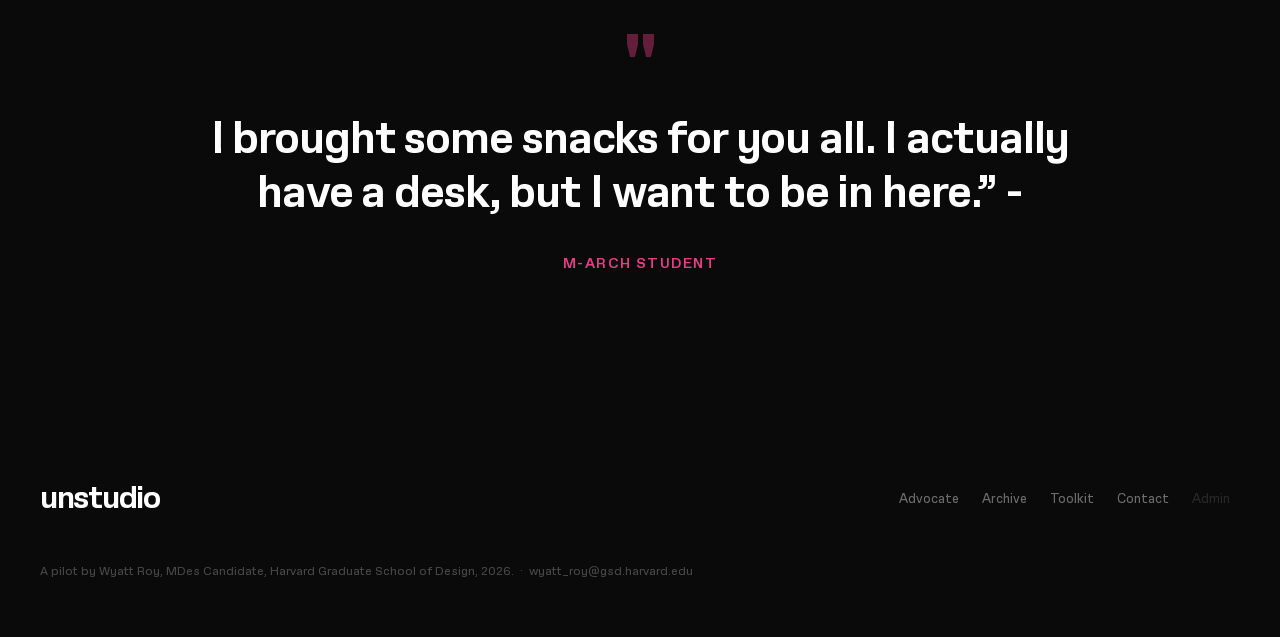
==== commit 87fa9165: "add program diversity chart and fix name/program grid alignment - supporters name list now uses CSS " ====
--- a/index.html
+++ b/index.html
@@ -297,6 +297,7 @@
       These community members added their name and voice to the count
       without leaving a written reaction.
     </p>
+    <div id="programs-chart" class="programs-chart"></div>
     <div id="supporters-name-list" class="supporters-name-list">
       <div class="wall-loading" style="border:none;background:none;padding:1rem 0">Loading…</div>
     </div>
@@ -312,7 +313,7 @@
         <div class="wall-count-label">Paper signatures</div>
       </div>
       <p class="section-body mb-0" style="max-width:38ch">
-        Names collected on a physical piece of paperin the unstudio space in response to the question, "Do you want the unstudio to become 
+        Names collected on a physical piece of paper in the unstudio space in response to the question, "Do you want the unstudio to become 
 a permanent space in Gund?".
         Not listed publicly to honor the privacy of community members
         who chose to sign by hand rather than online.
--- a/css/style.css
+++ b/css/style.css
@@ -605,21 +605,44 @@
   margin-bottom: 2rem;
 }
 
+.programs-chart {
+  display: flex;
+  flex-wrap: wrap;
+  gap: 0.5rem;
+  margin-top: 1.5rem;
+  margin-bottom: 2rem;
+}
+
+.program-chip {
+  font-size: 0.75rem;
+  font-weight: 600;
+  text-transform: uppercase;
+  letter-spacing: 0.06em;
+  padding: 0.4rem 0.8rem;
+  border: 1.5px solid var(--black);
+  border-radius: 100px;
+}
+
 .supporters-name-list {
+  display: grid;
+  grid-template-columns: 1fr 1fr;
+  column-gap: 3rem;
   margin-top: 2rem;
-  columns: 2;
-  column-gap: 2rem;
 }
 
 @media (max-width: 600px) {
-  .supporters-name-list { columns: 1; }
+  .supporters-name-list { grid-template-columns: 1fr; }
 }
 
 .supporter-name-item {
+  display: contents;
+}
+
+.supporter-name-item__name,
+.supporter-name-item__program {
   font-size: 0.875rem;
   padding: 0.4rem 0;
   border-bottom: 1px solid rgba(0,0,0,0.07);
-  break-inside: avoid;
 }
 
 .supporter-name-item__name {
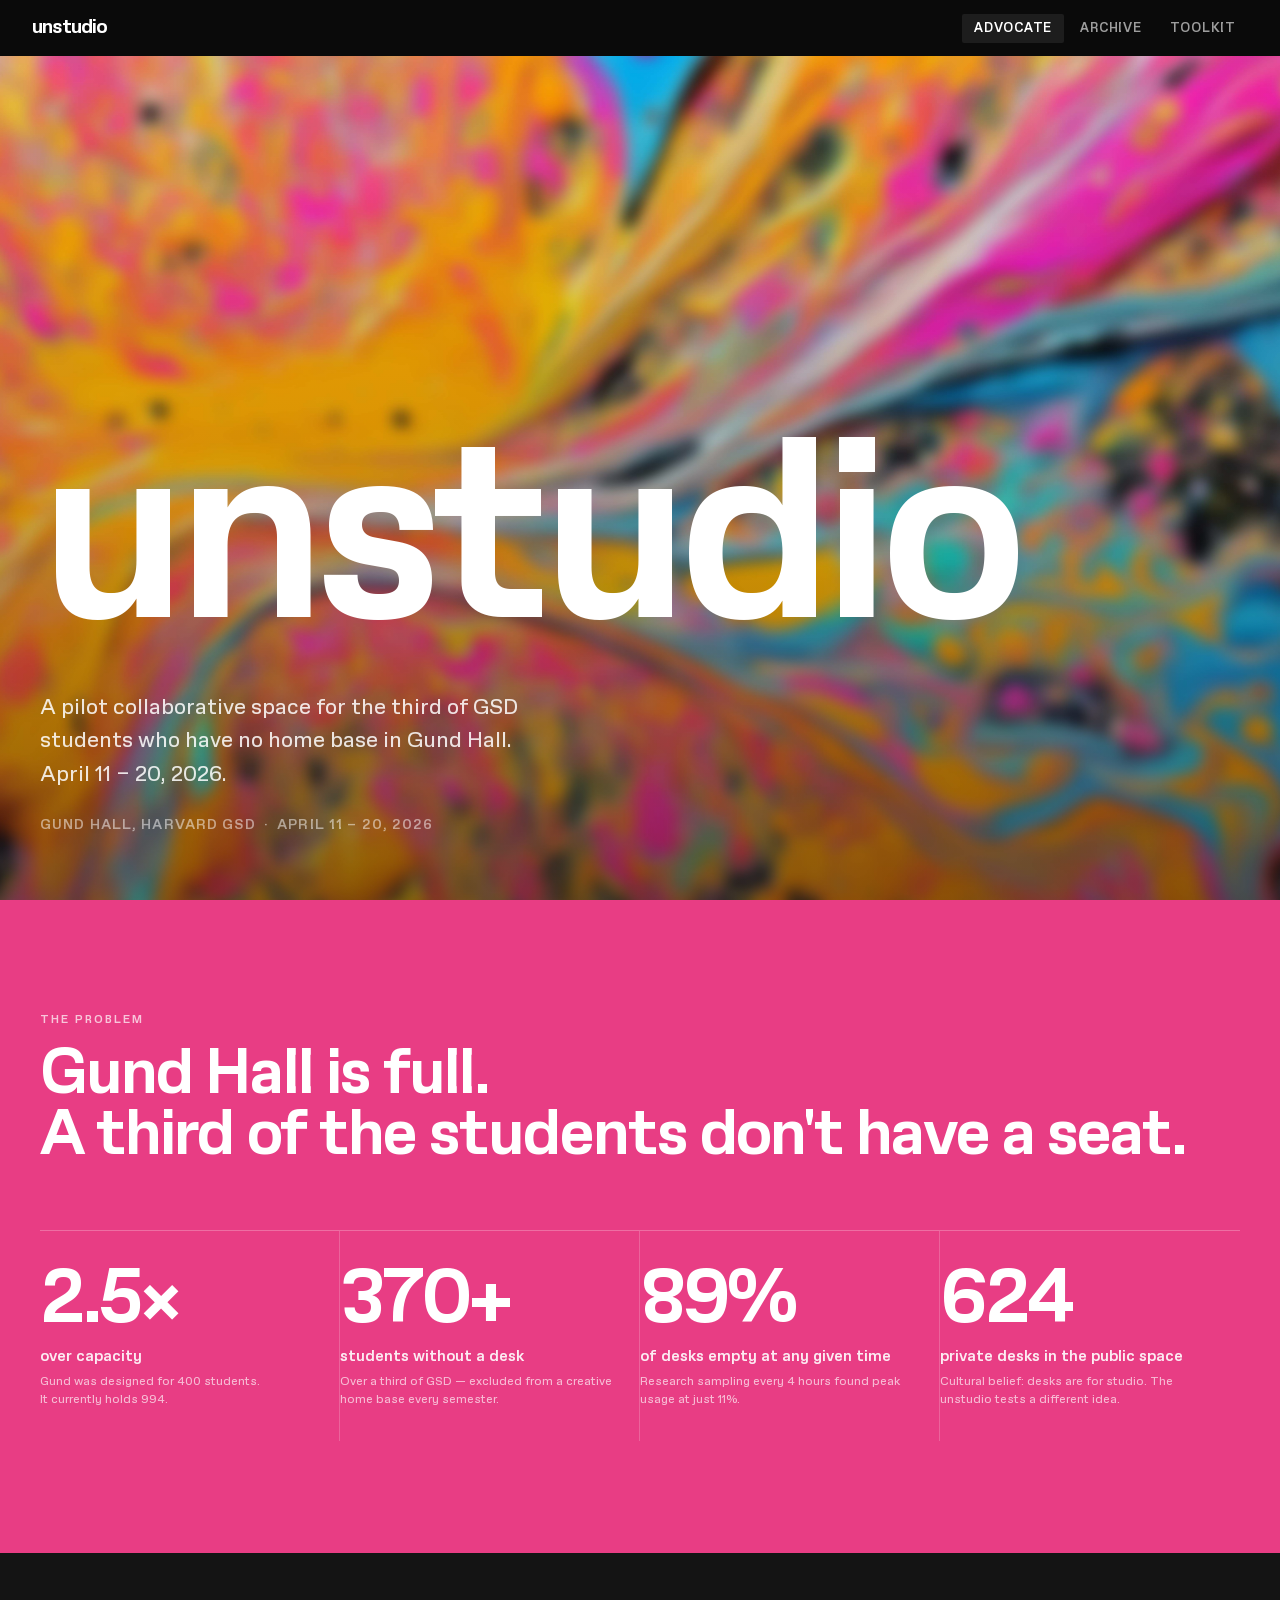
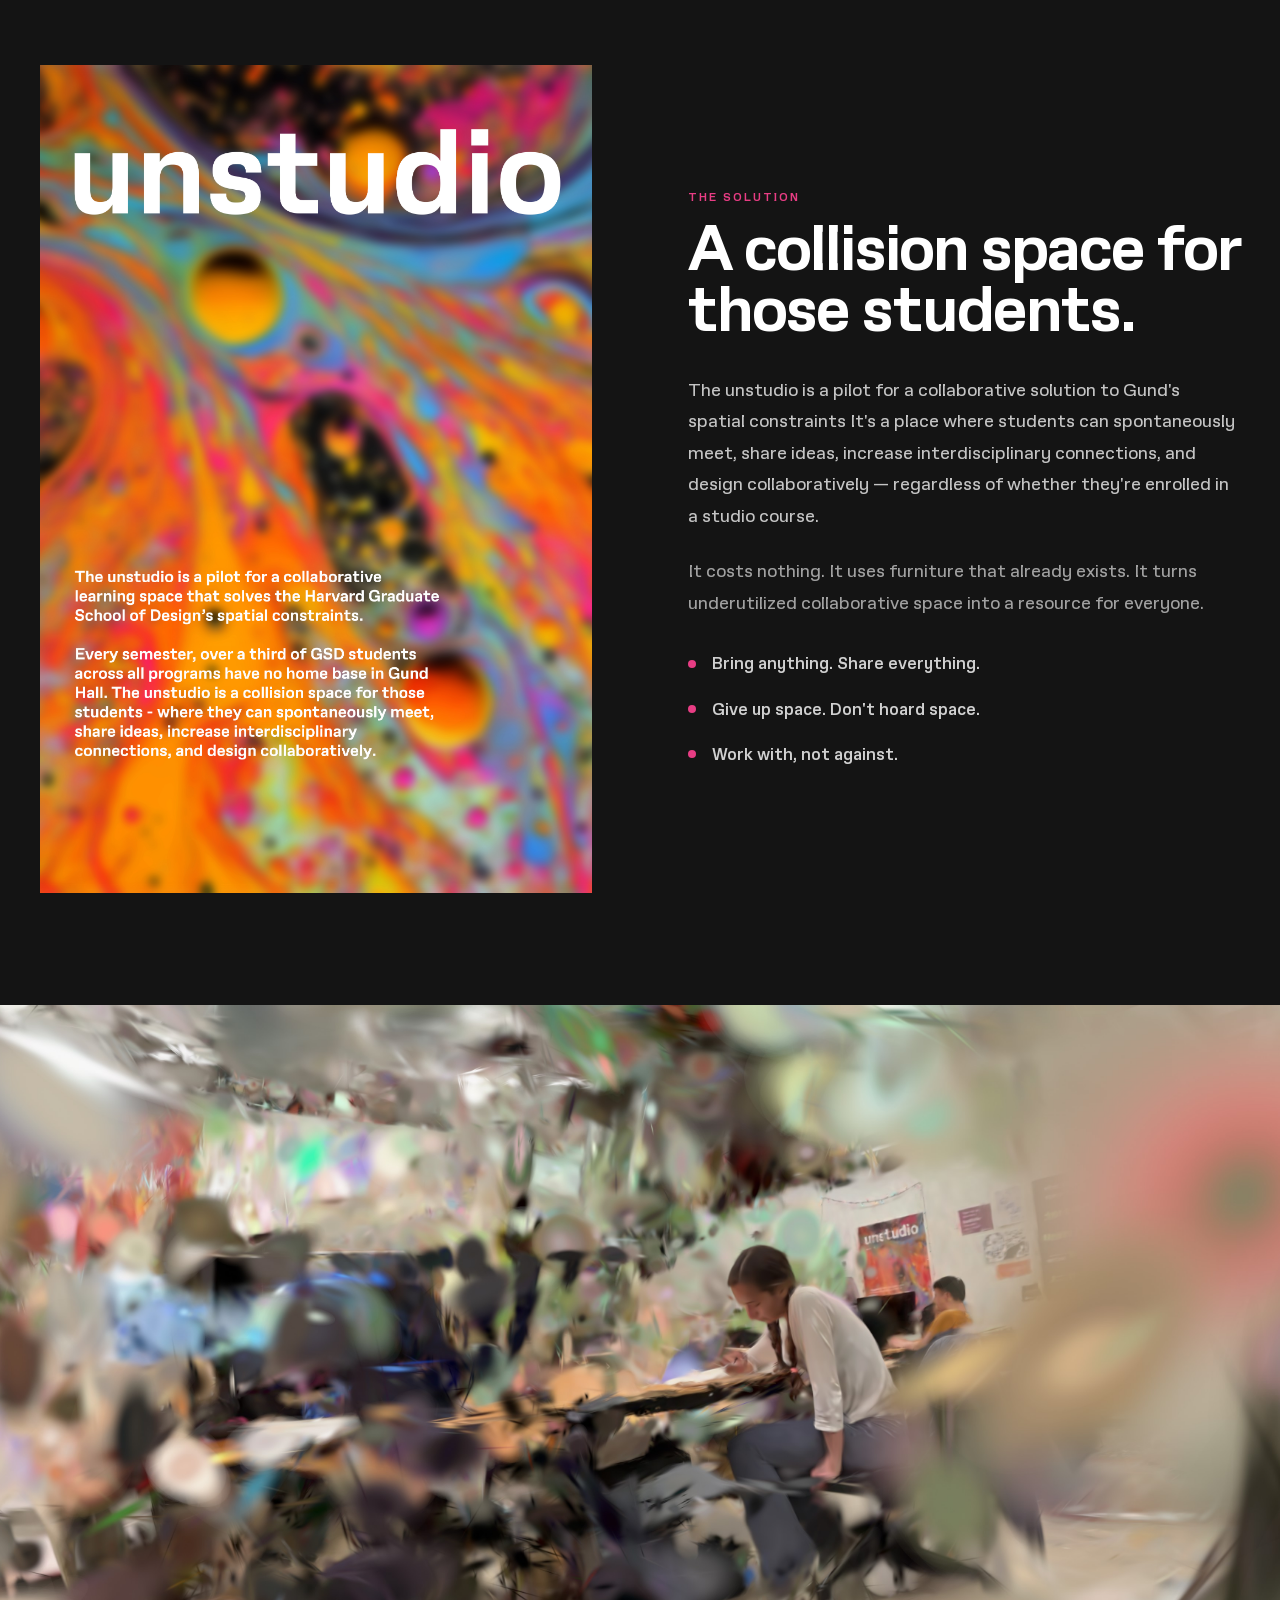
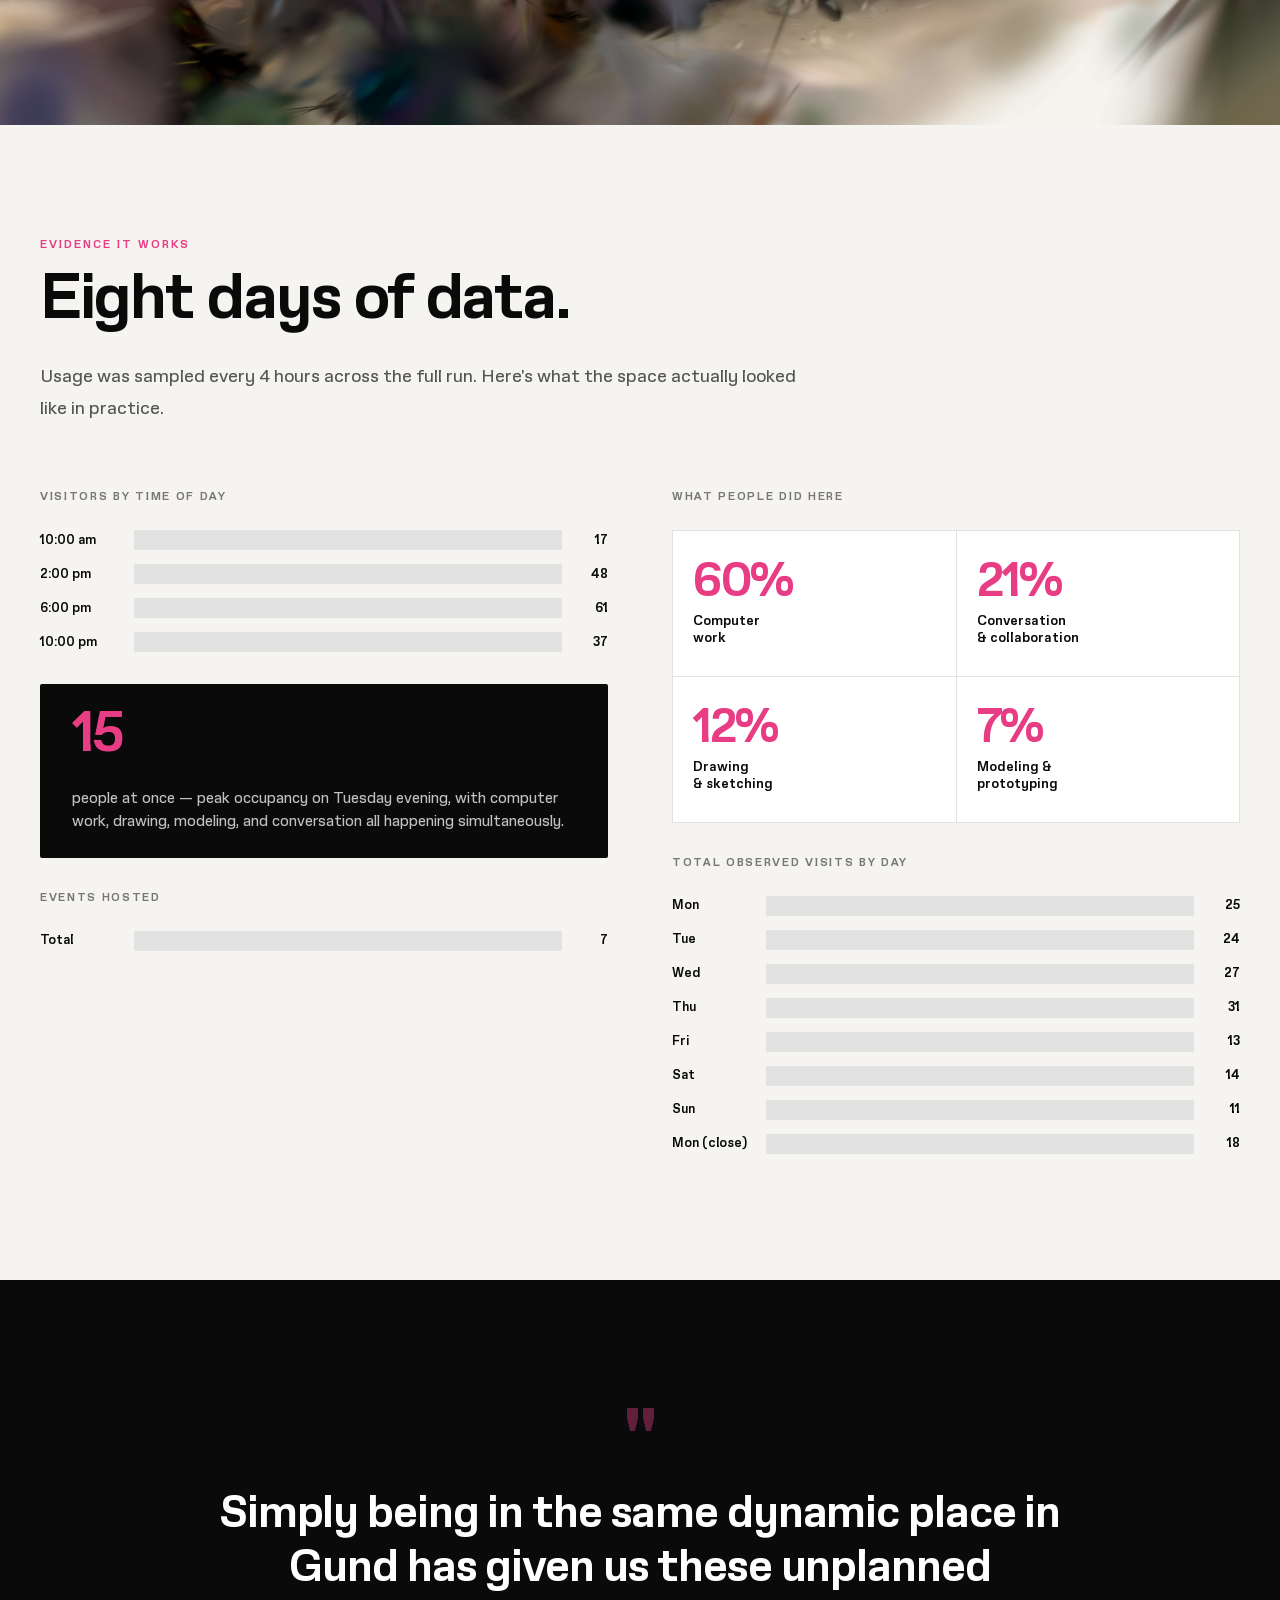
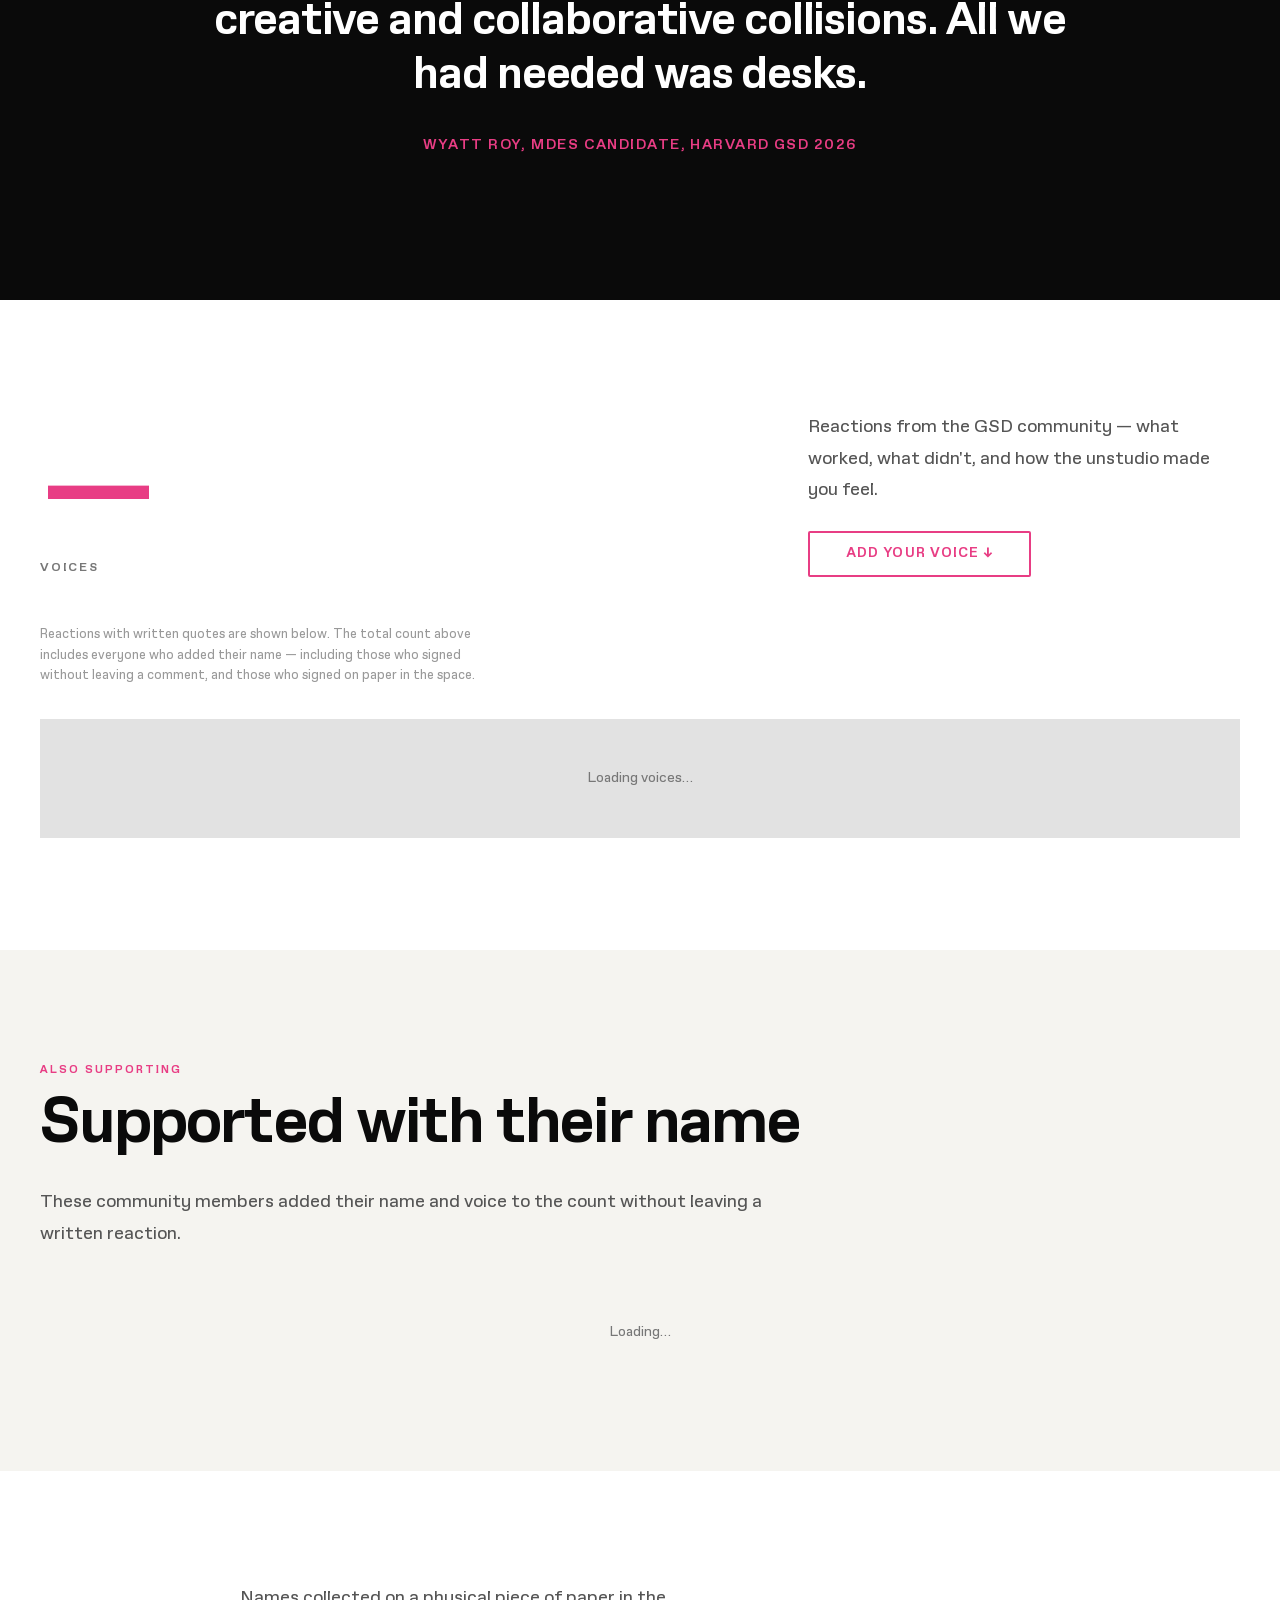
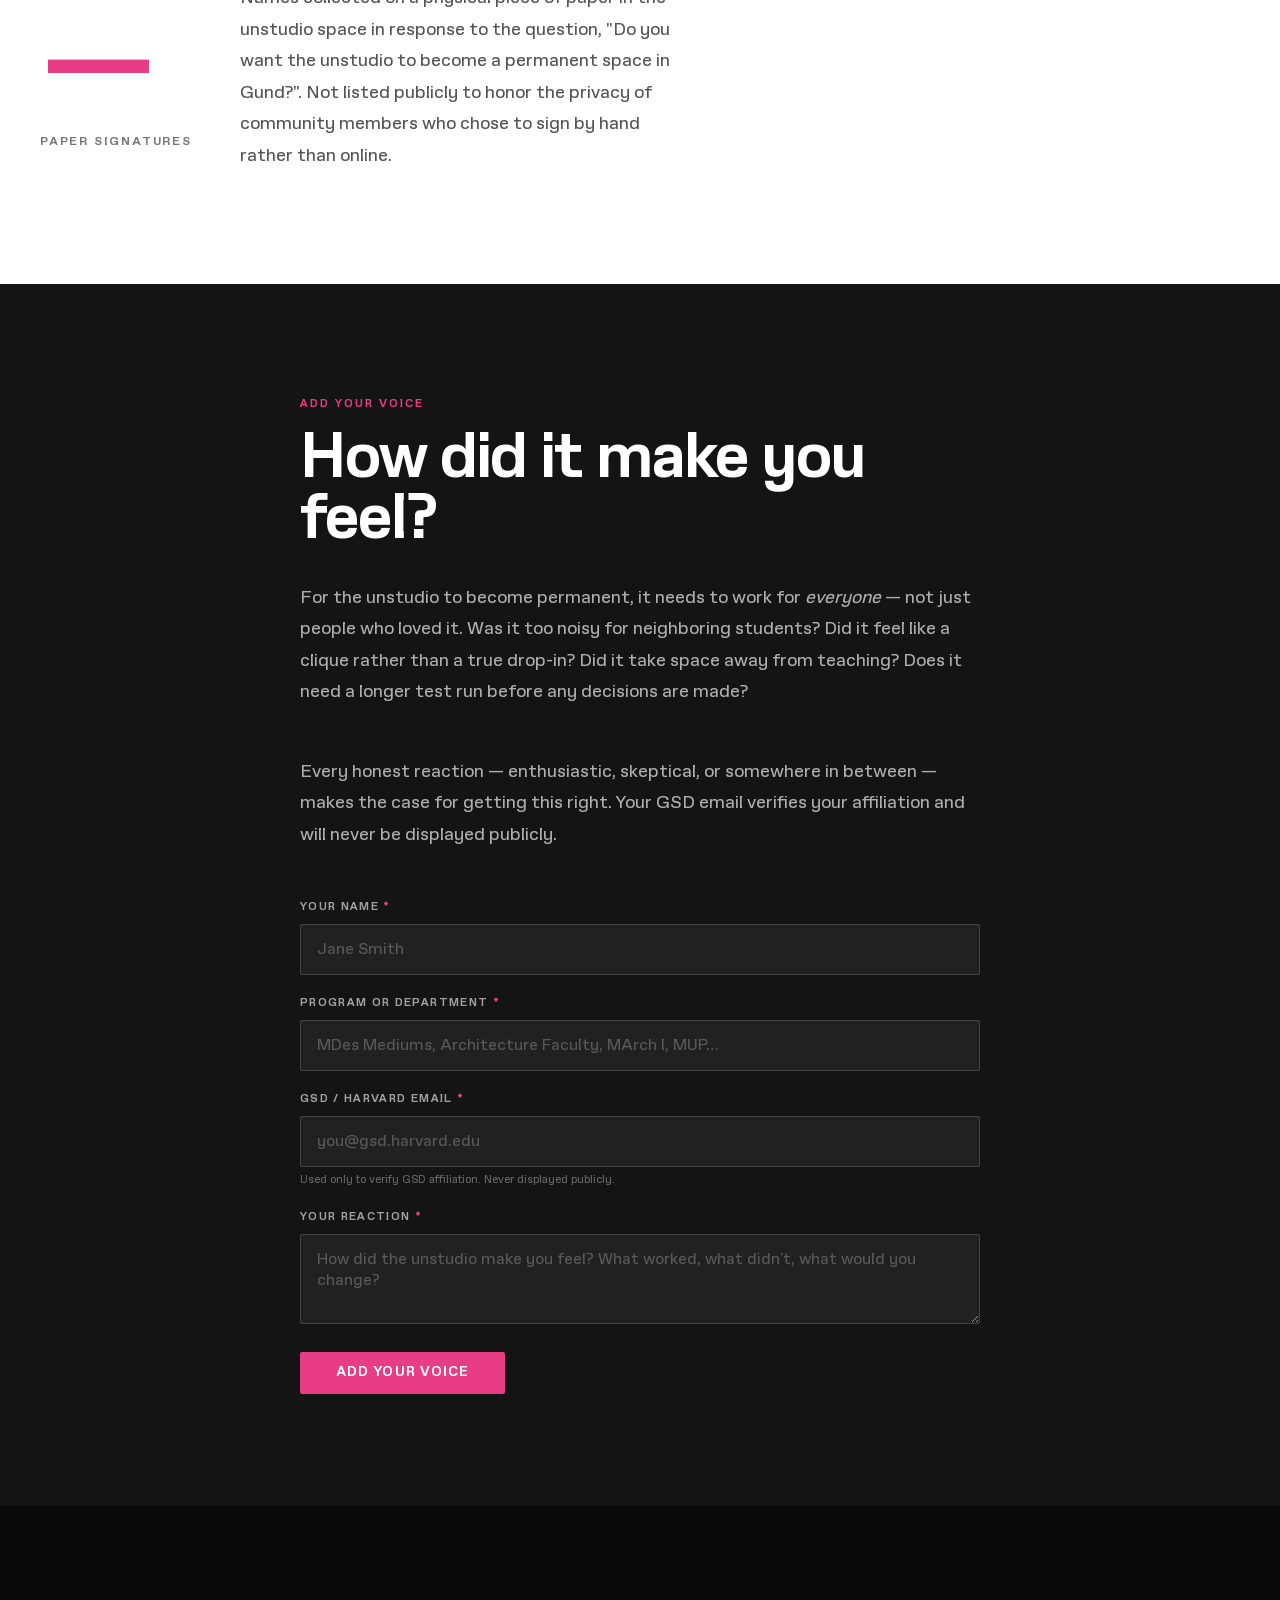
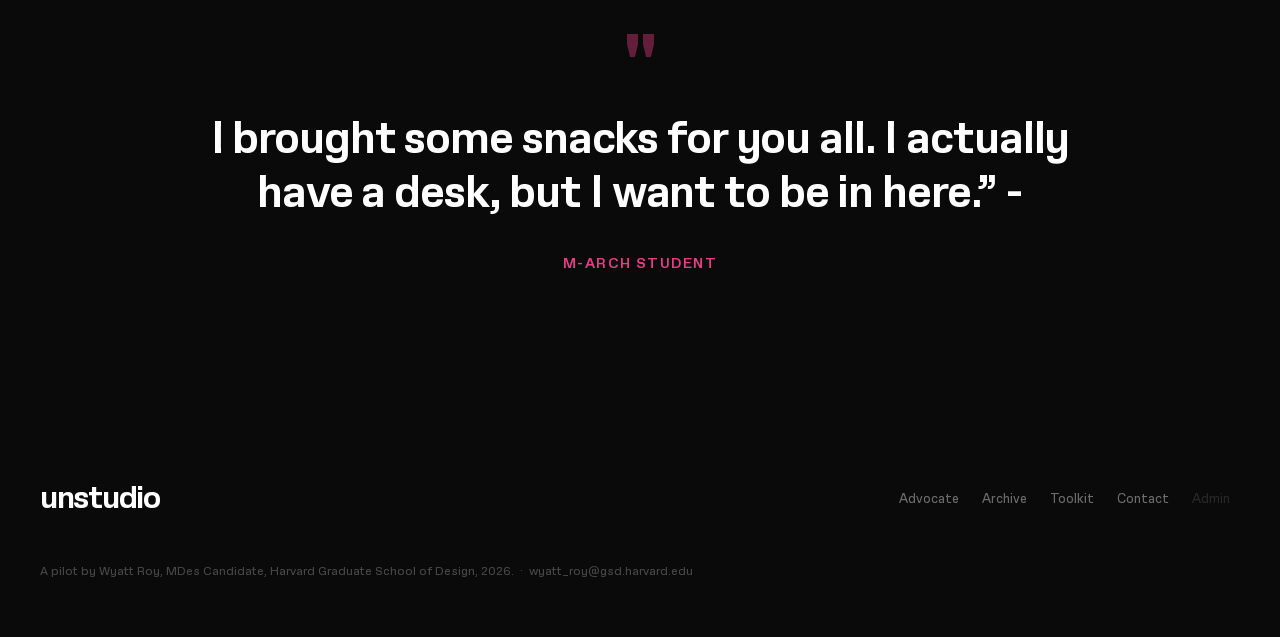
==== commit 8accbb89: "reorder credits, update program total, rename album images Co-Authored-By: Claude Sonnet 4.6 <norepl" ====
--- a/index.html
+++ b/index.html
@@ -177,7 +177,7 @@
         <div class="bar-row">
           <span class="bar-label">Total</span>
           <div class="bar-track"><div class="bar-fill" data-width="100" style="width:0;background:#0A0A0A"></div></div>
-          <span class="bar-val">5</span>
+          <span class="bar-val">7</span>
         </div>
       </div>
 
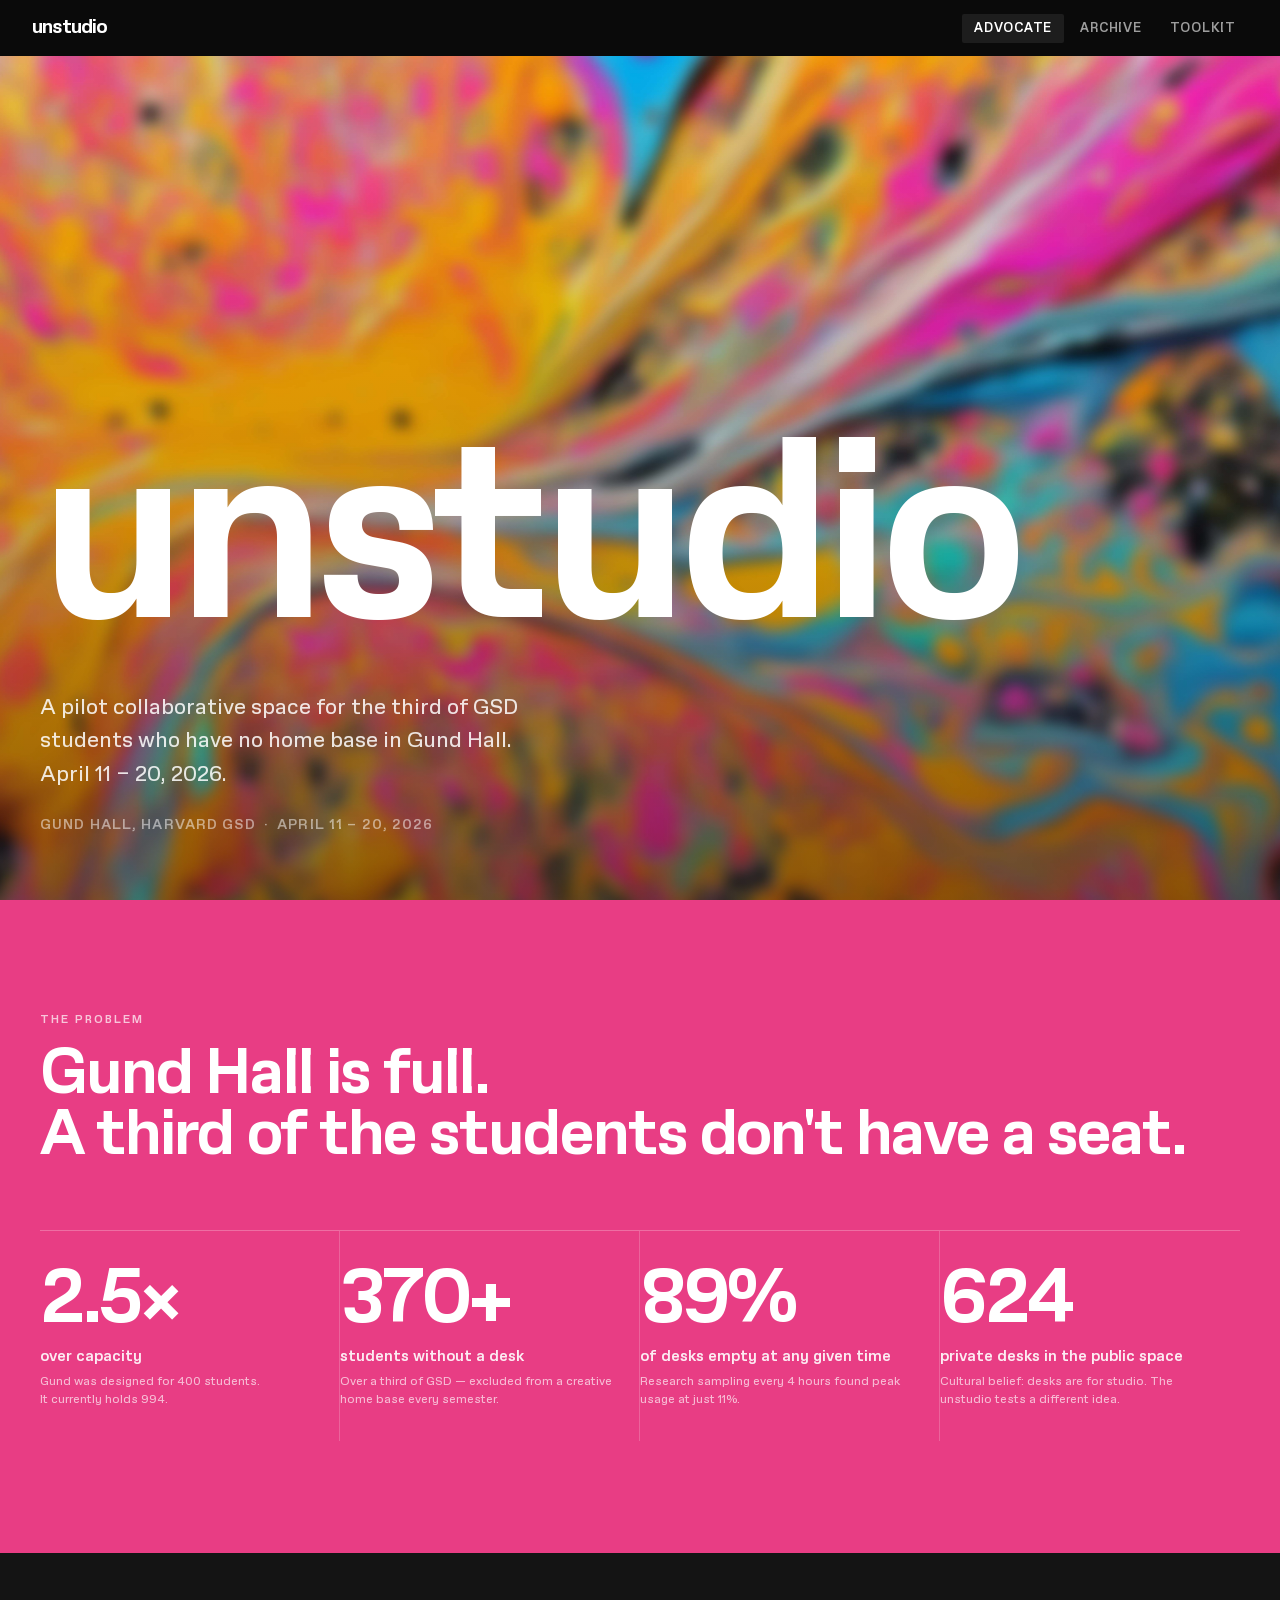
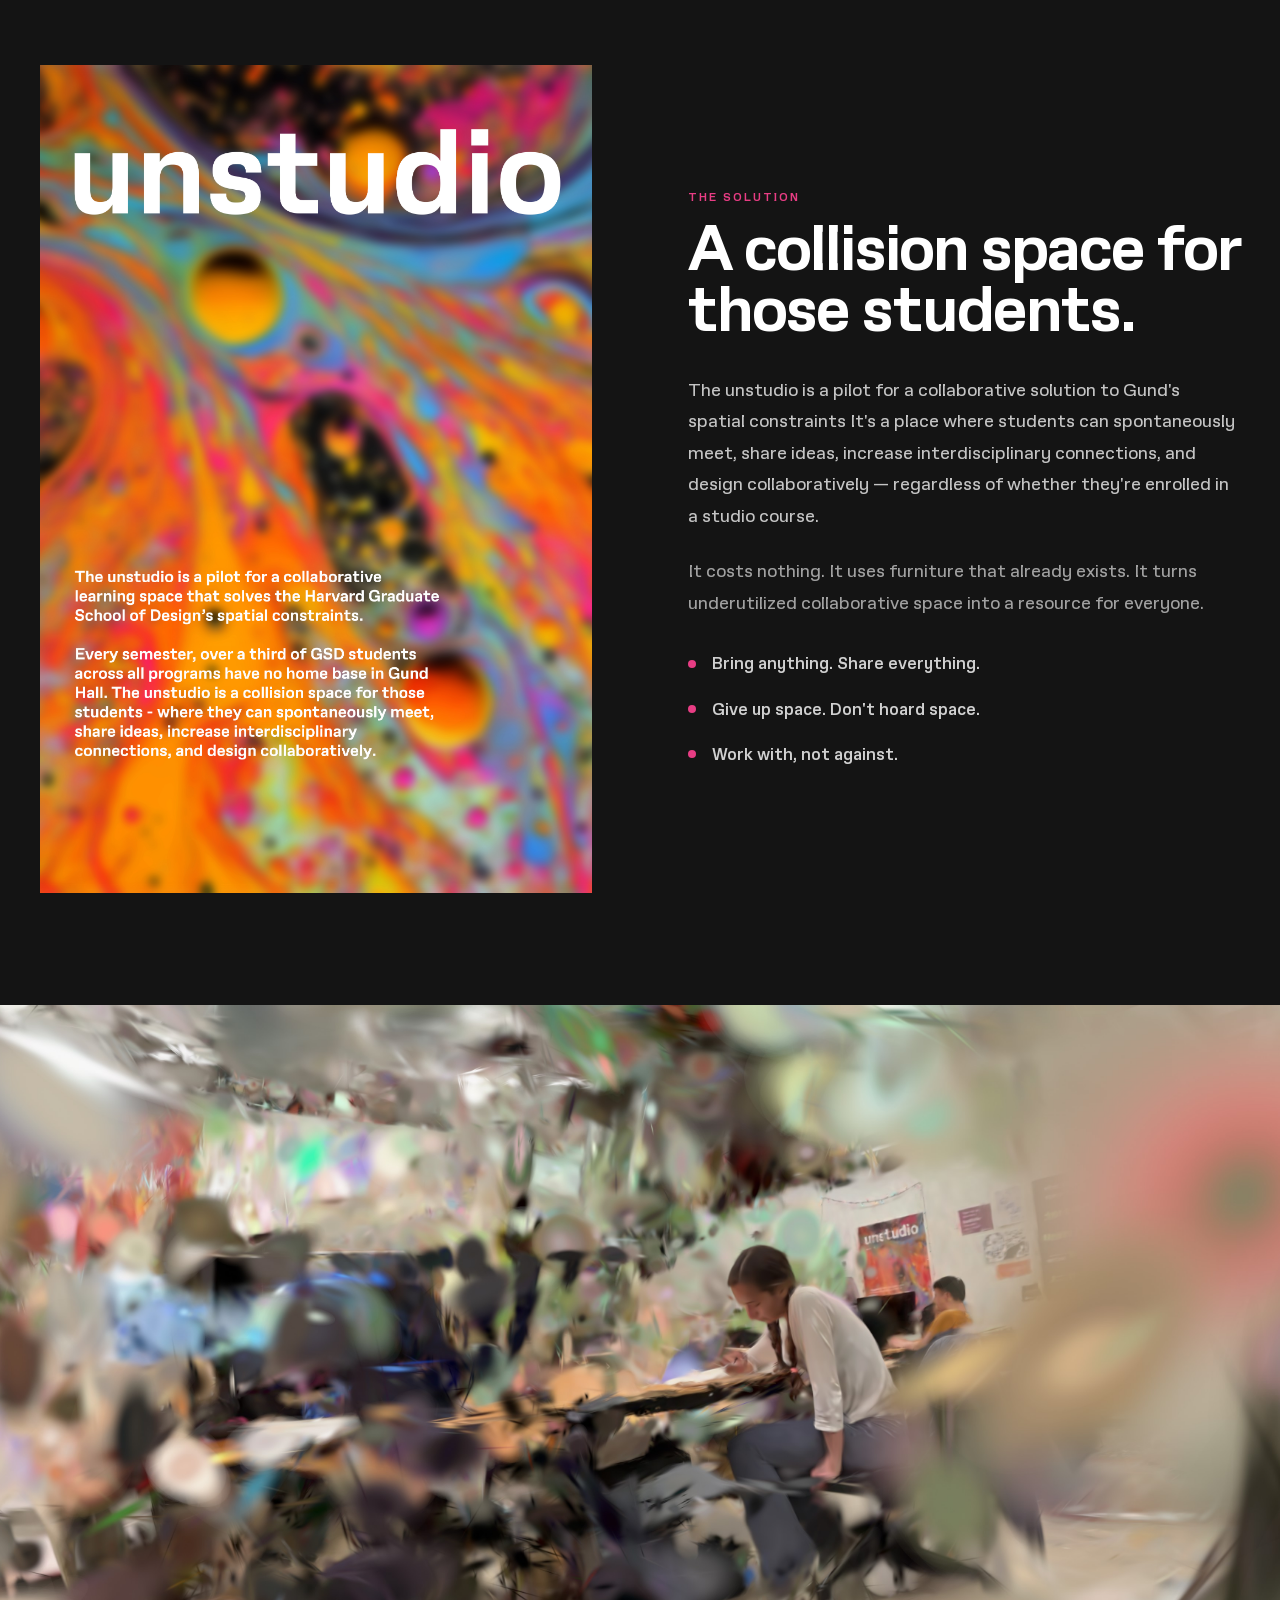
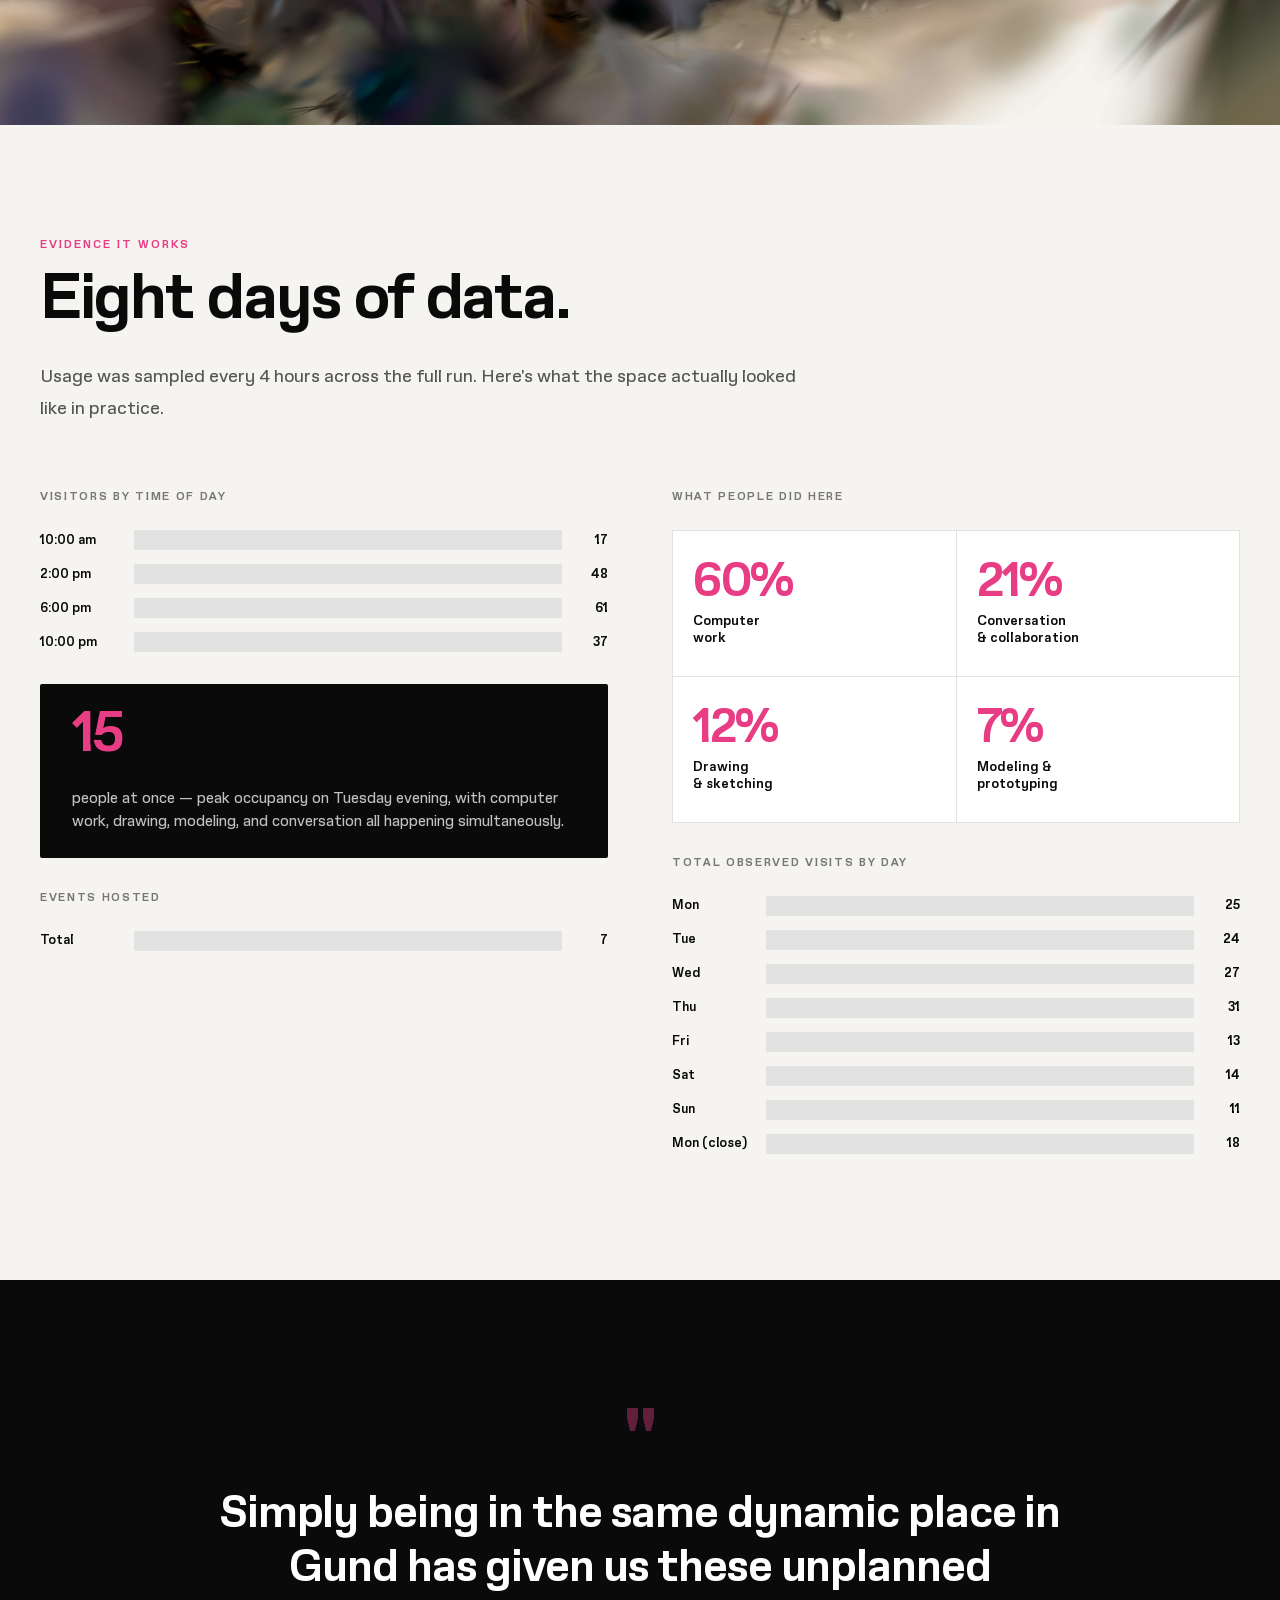
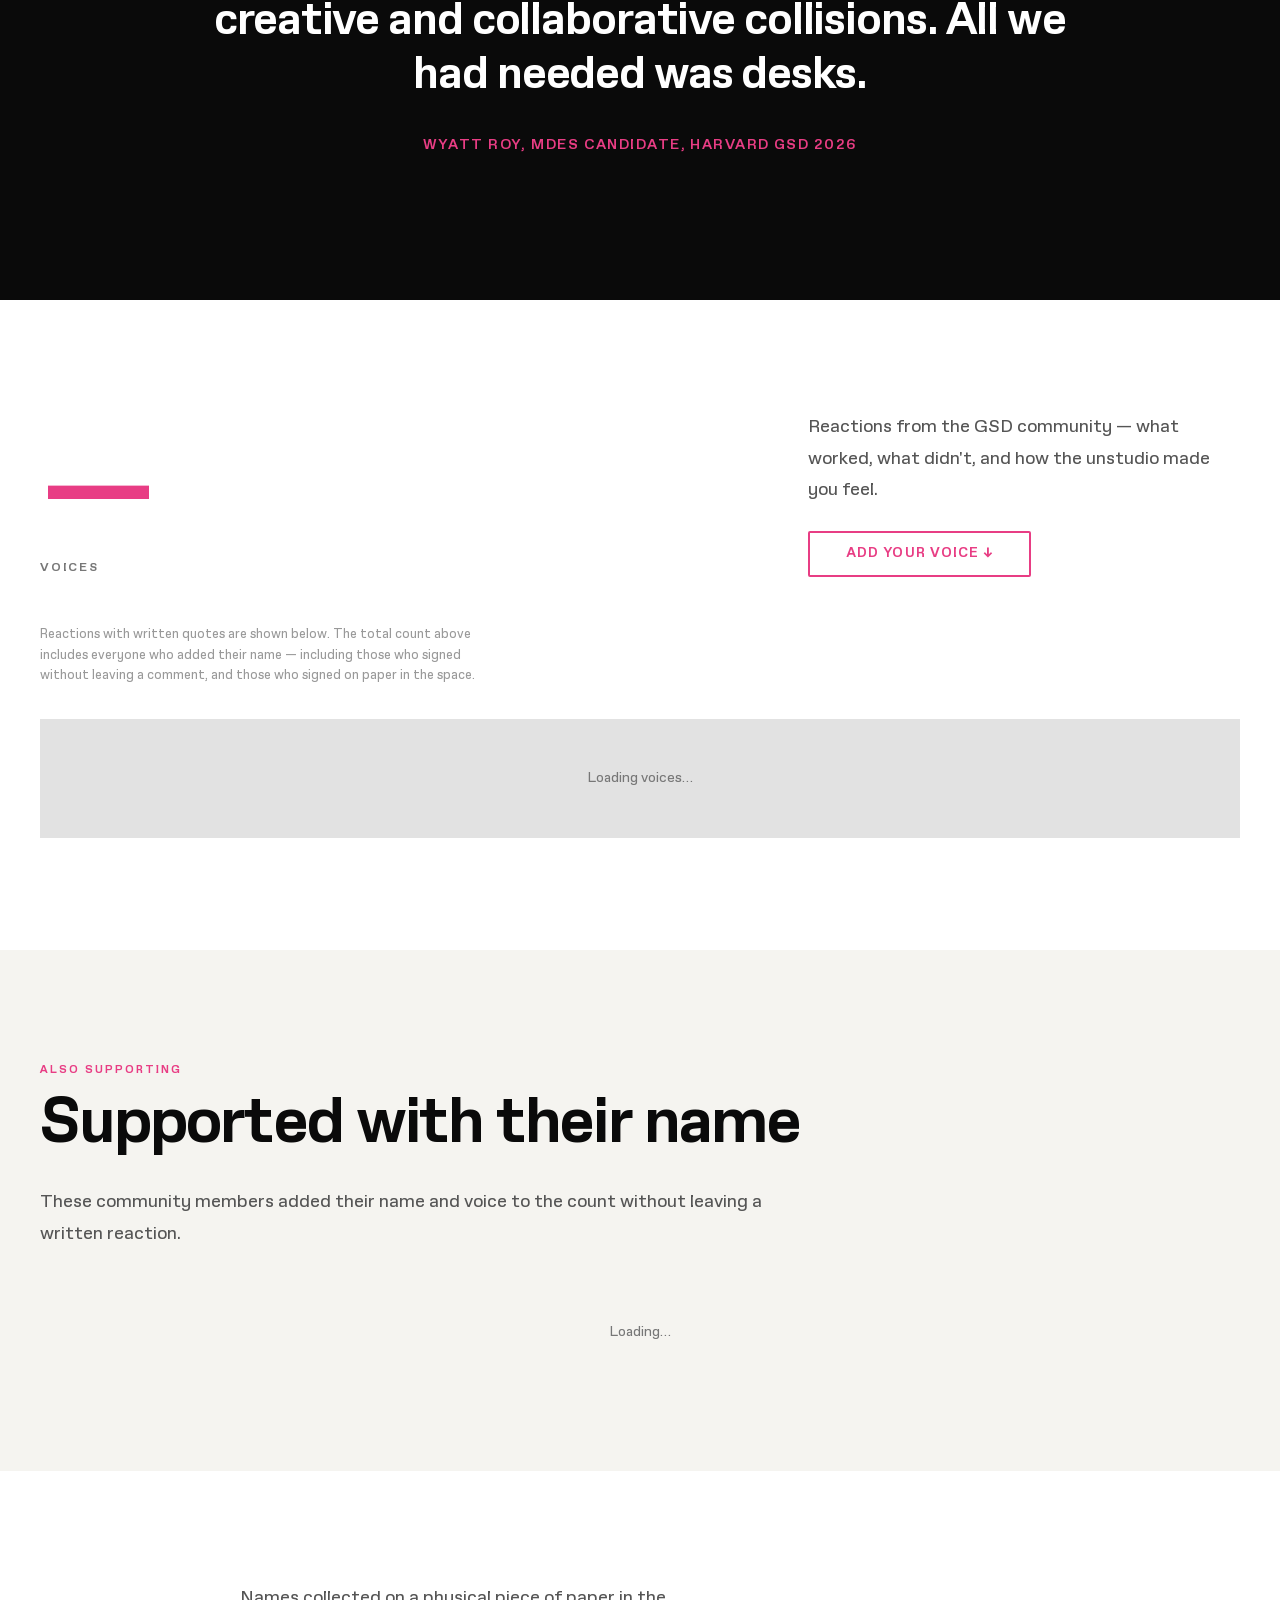
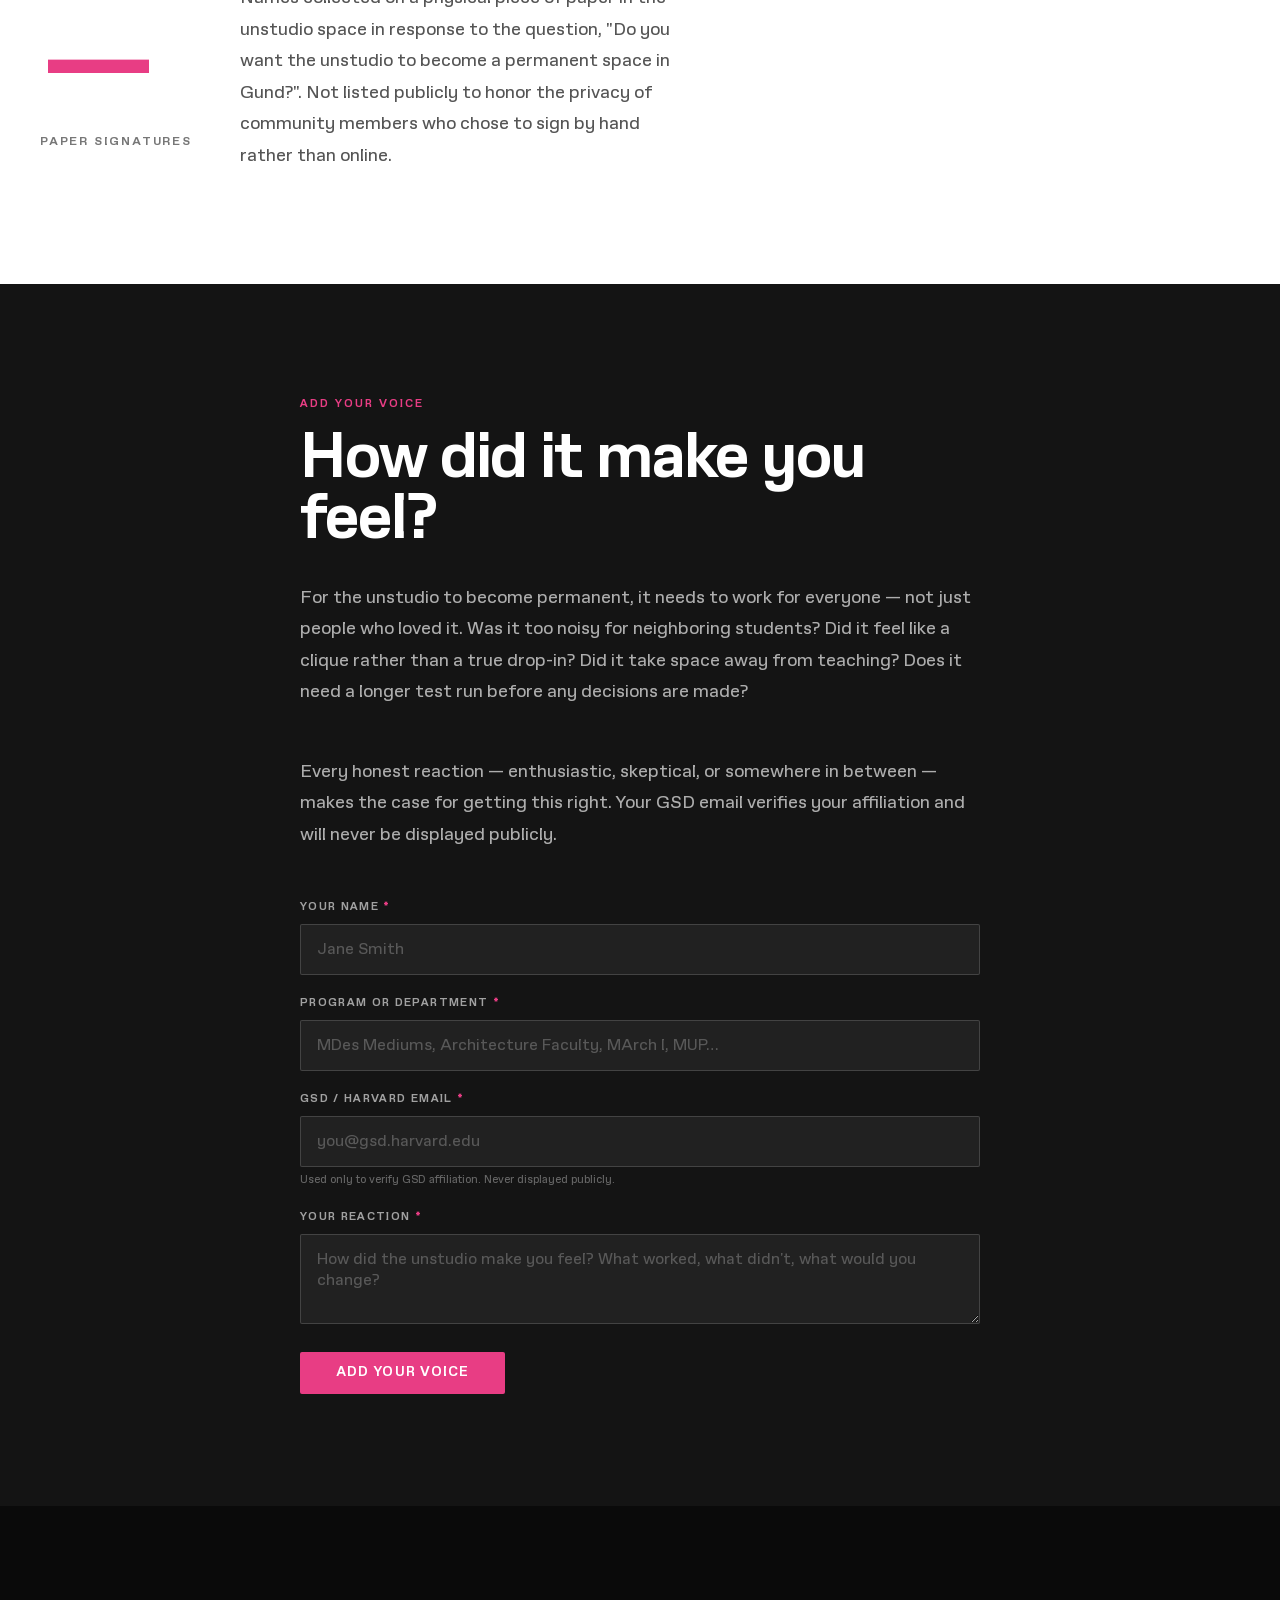
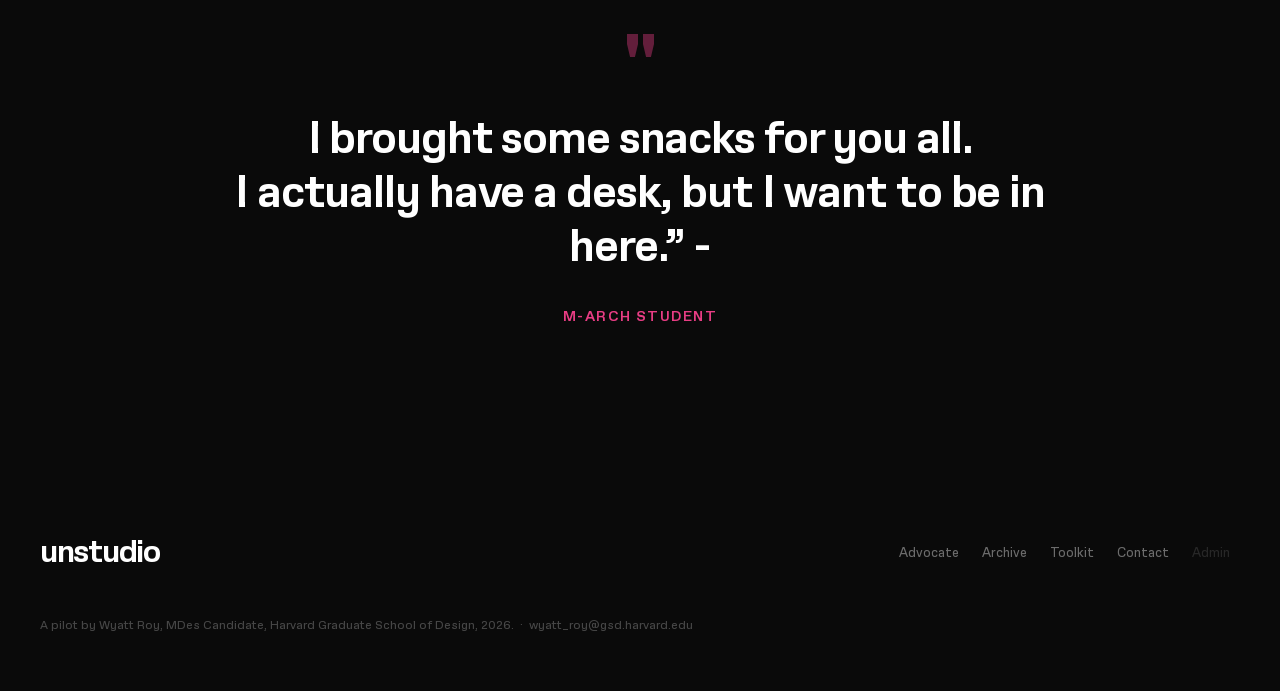
==== commit a5cb36f6: "add line break in quote section Co-Authored-By: Claude Sonnet 4.6 <noreply@anthropic.com>" ====
--- a/index.html
+++ b/index.html
@@ -375,7 +375,7 @@
 <section class="quote-section">
   <div class="quote-mark">"</div>
   <p class="quote-text">
-    I brought some snacks for you all. I actually have a desk, but I want to be in here.” -
+    I brought some snacks for you all.<br /> I actually have a desk, but I want to be in here.” -
   </p>
   <p class="quote-by">M-Arch student</p>
 </section>
--- a/css/style.css
+++ b/css/style.css
@@ -8,7 +8,7 @@
   font-family: 'GSD Gothic';
   src: url('../fonts/GSD Gothic Fonts/GSD Gothic Variable/Web/GSDGothicVariableVF.woff2') format('woff2'),
        url('../fonts/GSD Gothic Fonts/GSD Gothic Variable/Web/GSDGothicVariableVF.woff') format('woff');
-  font-weight: 100 900;
+  font-weight: 400 700;
   font-style: normal;
   font-display: swap;
 }
@@ -33,7 +33,8 @@
 body {
   font-family: var(--font);
   font-style: normal;
-  font-variation-settings: 'ital' 0;
+  font-synthesis: none;
+  font-variation-settings: 'slnt' 0;
   color: var(--black);
   background: var(--white);
   line-height: 1.5;
@@ -1371,8 +1372,10 @@
 .footer-logo,
 .unstudio-word {
   font-family: var(--font);
-  font-weight: 800;
+  font-weight: 700;
   font-style: normal;
+  font-synthesis: none;
+  font-variation-settings: 'wght' 700, 'slnt' 0;
   letter-spacing: -0.04em;
 }
 
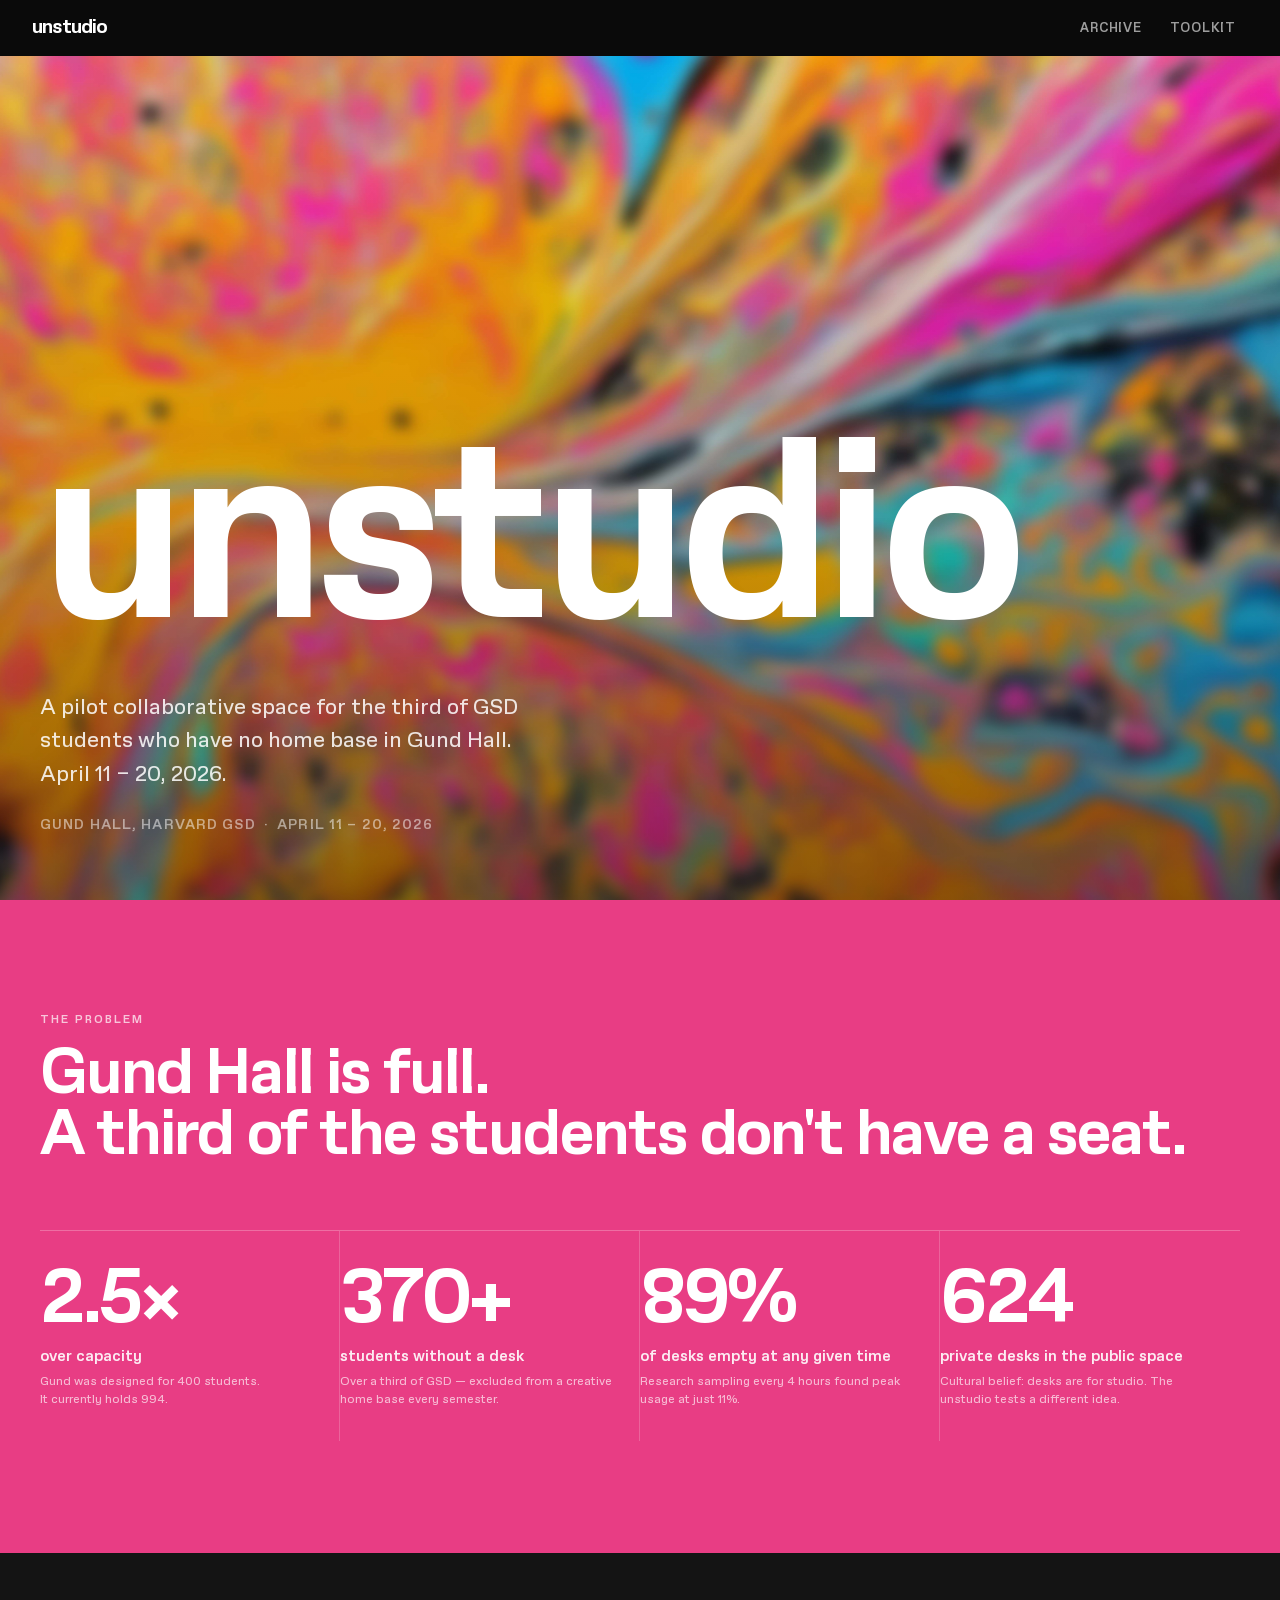
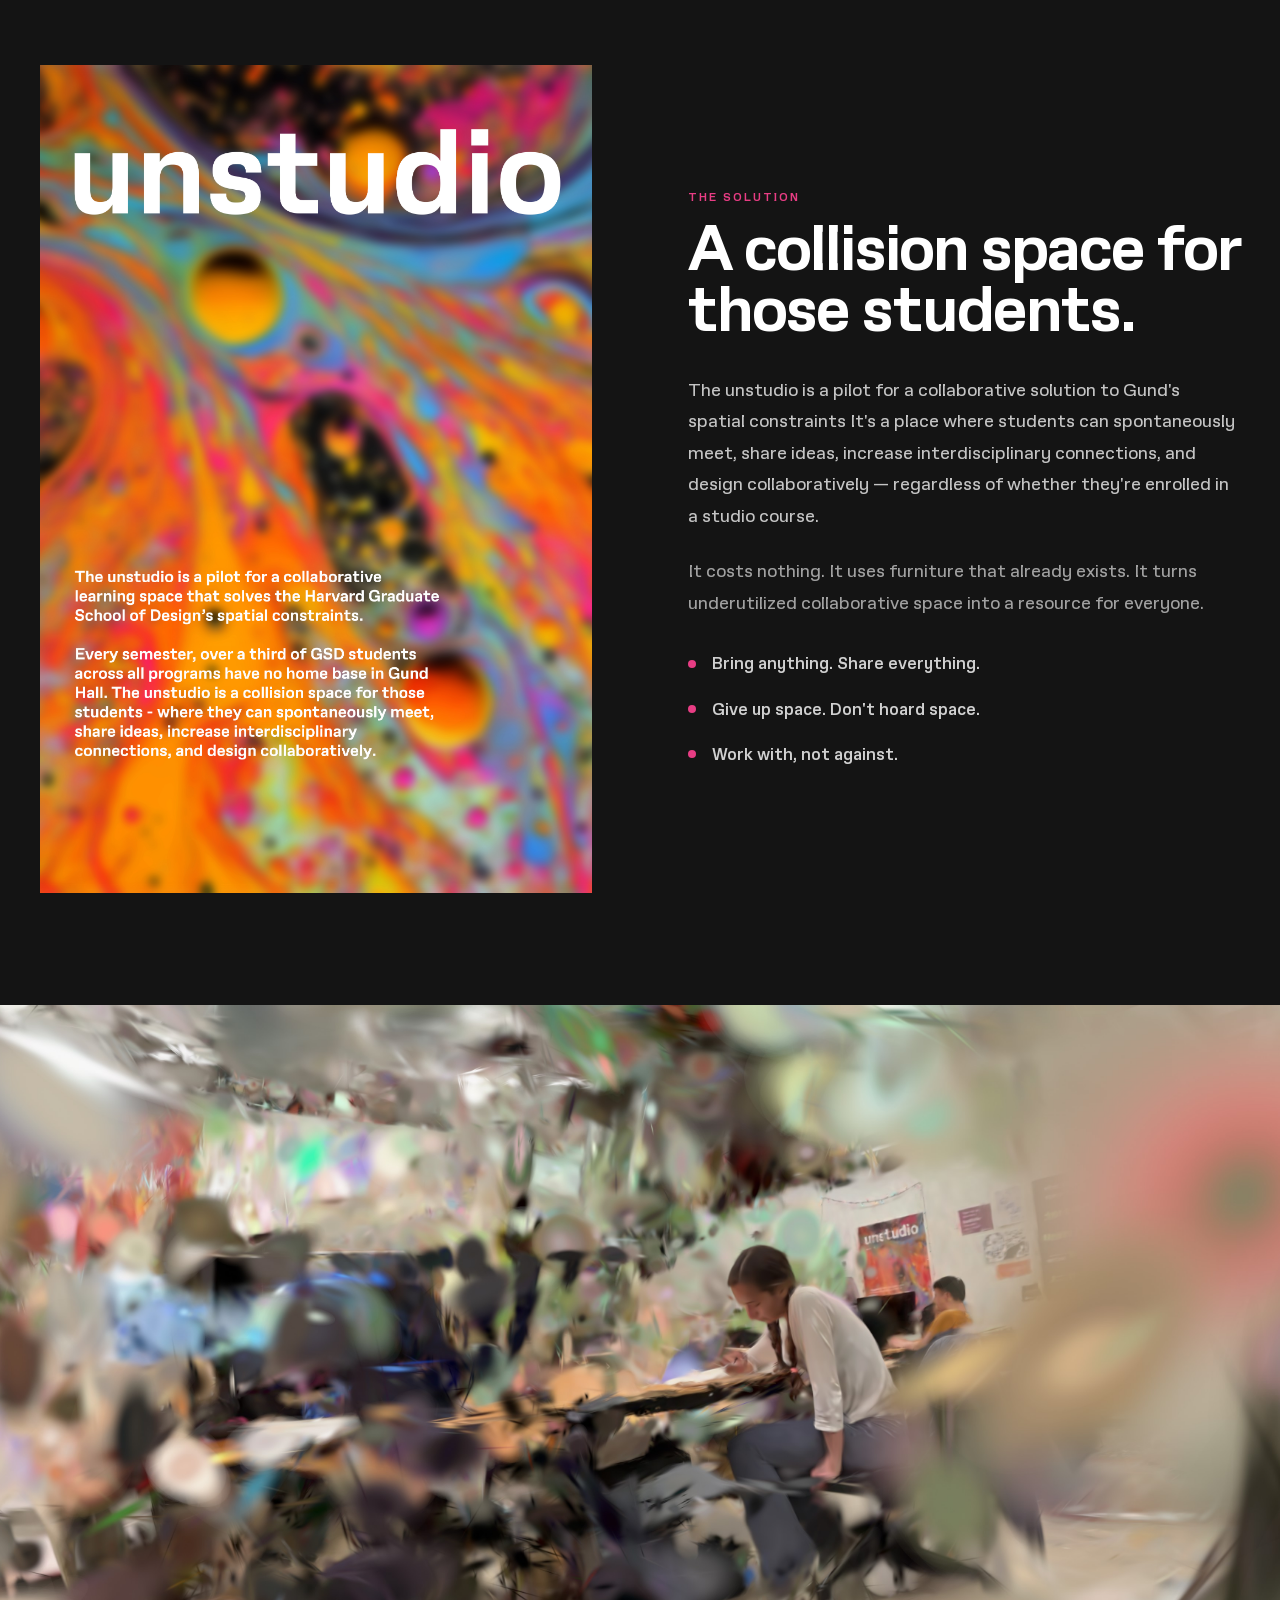
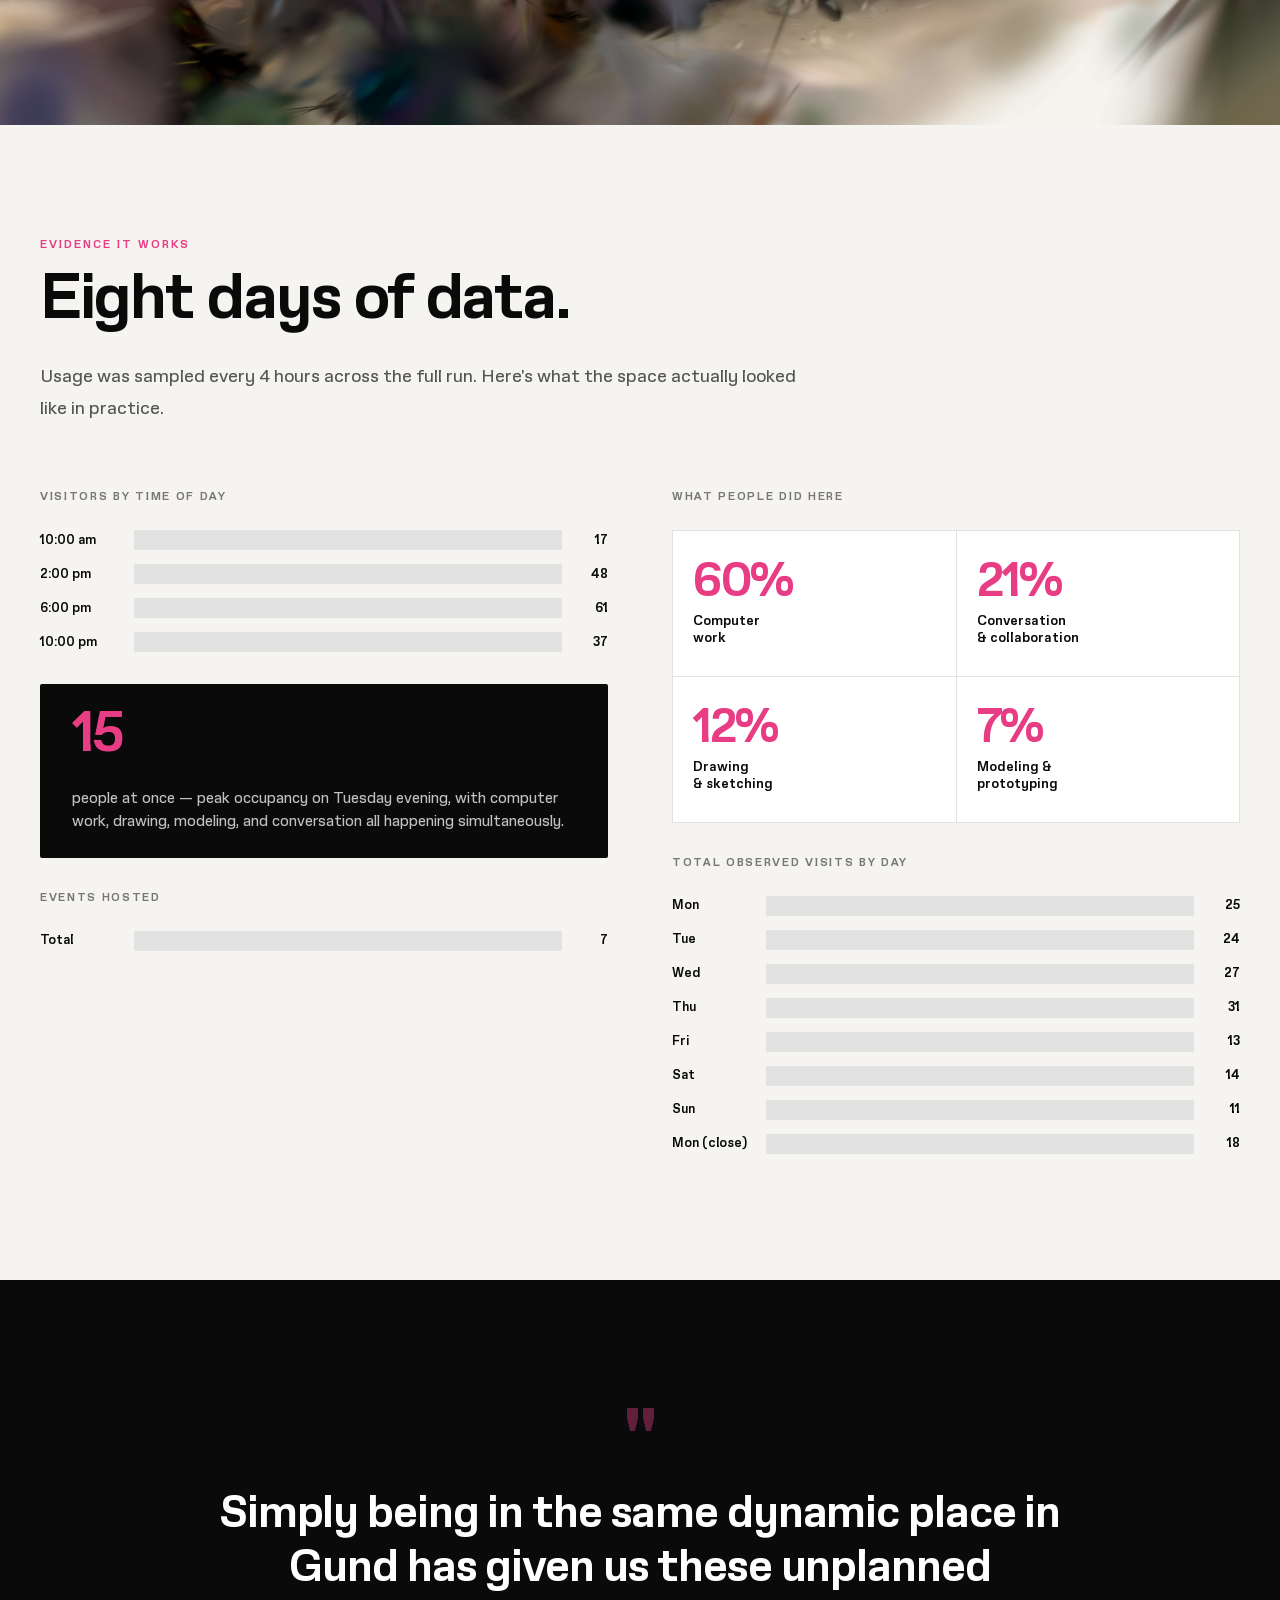
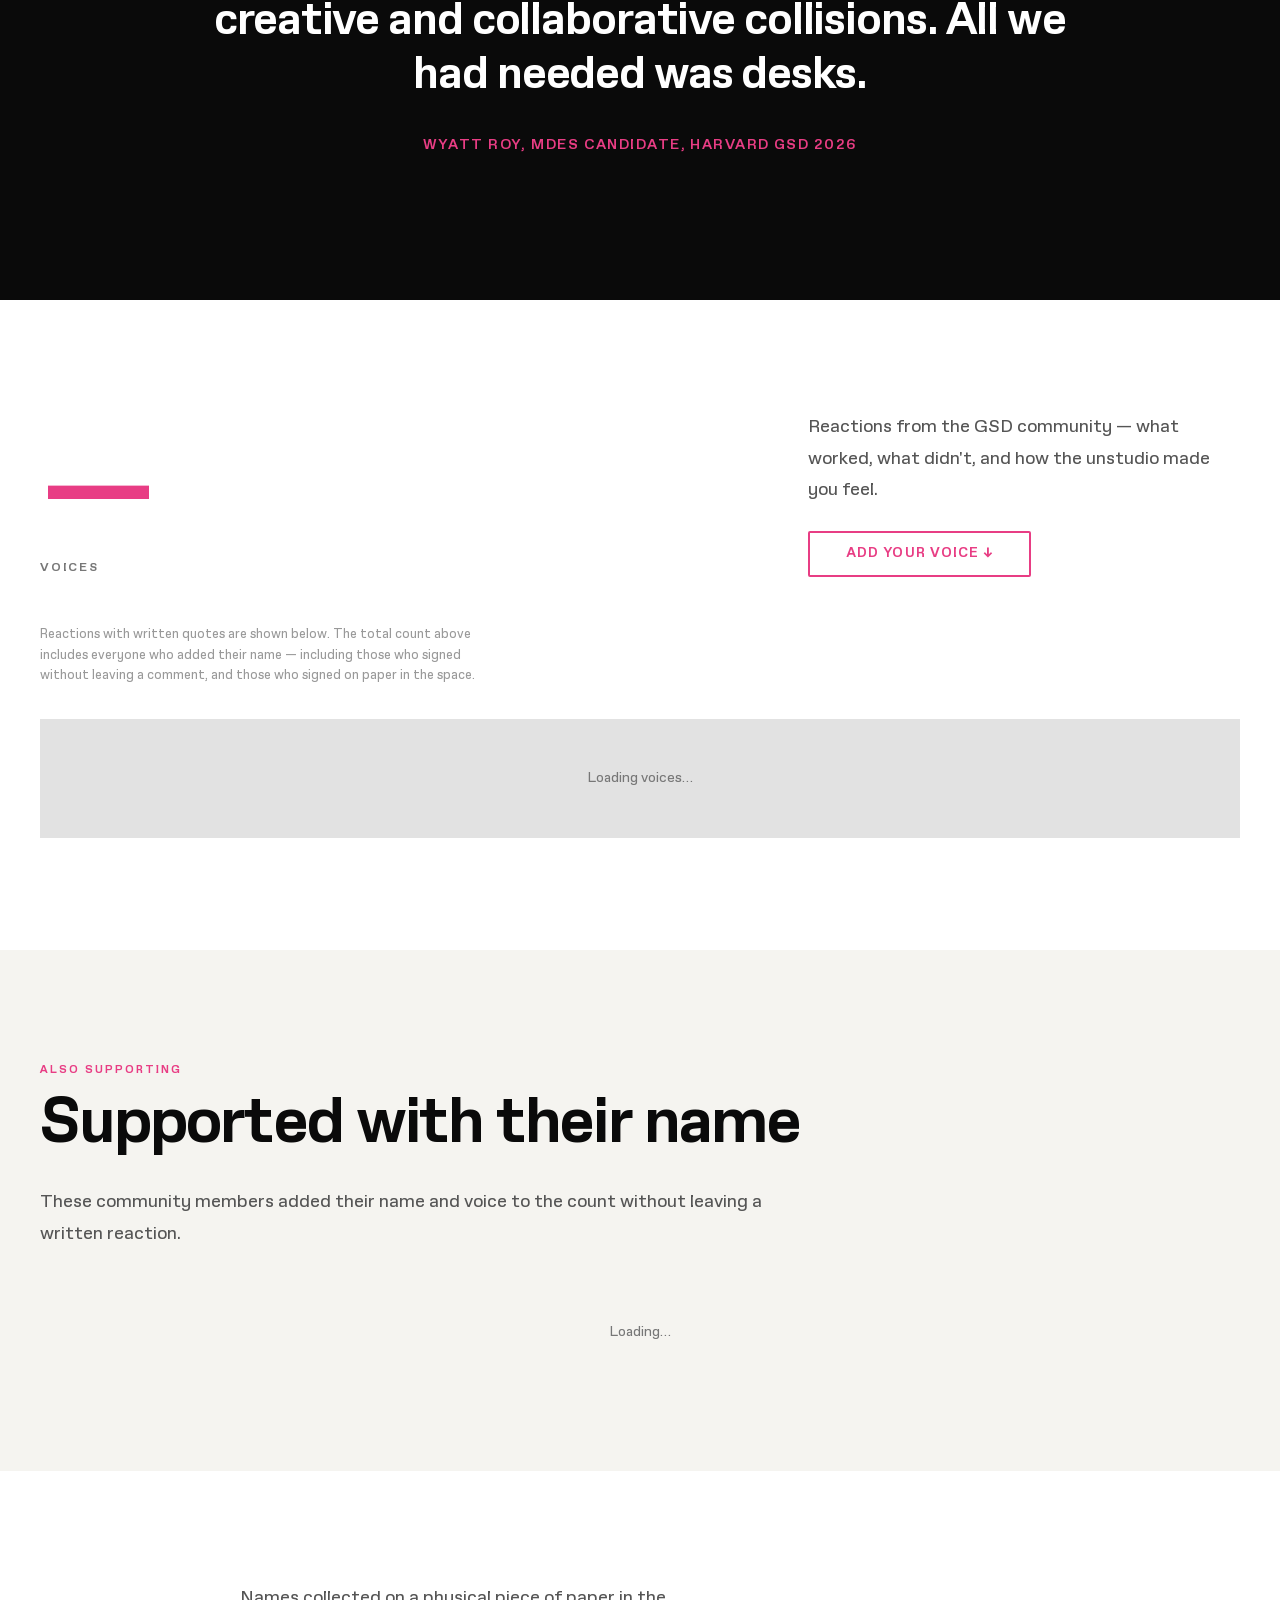
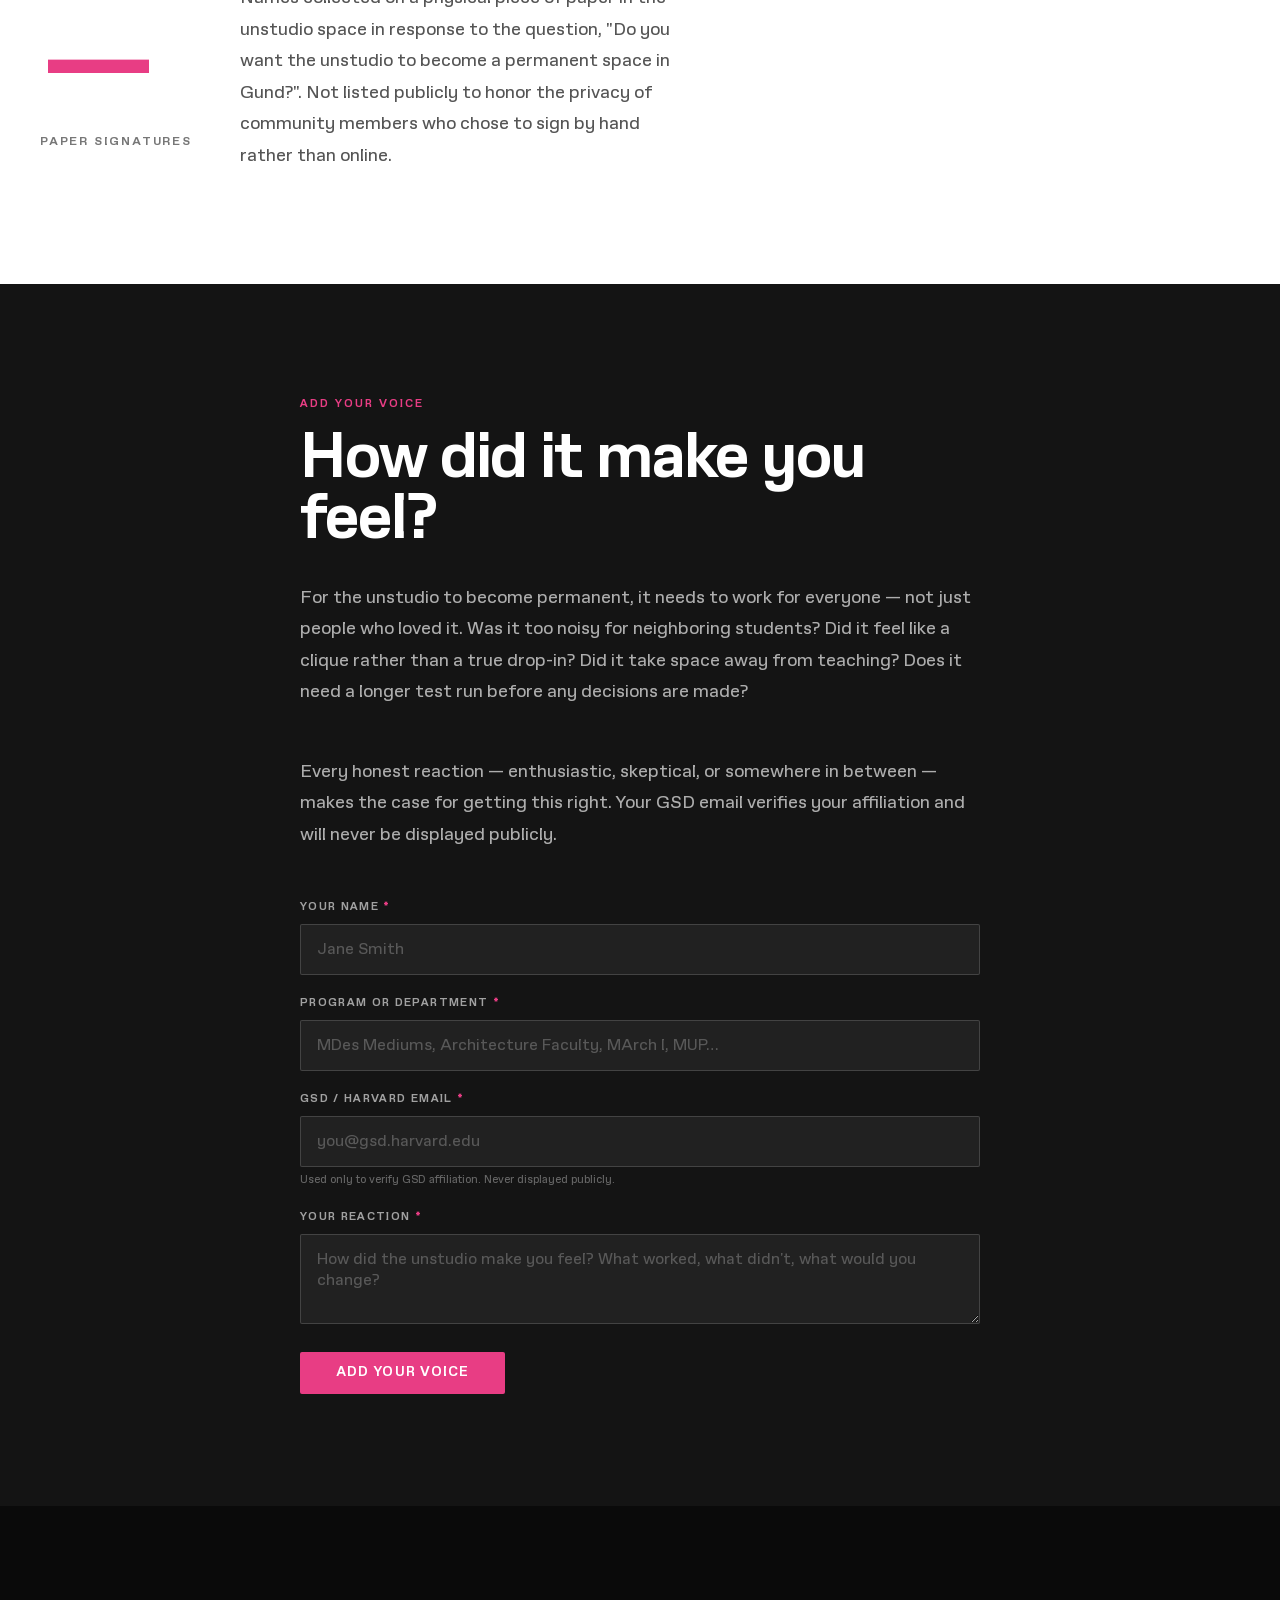
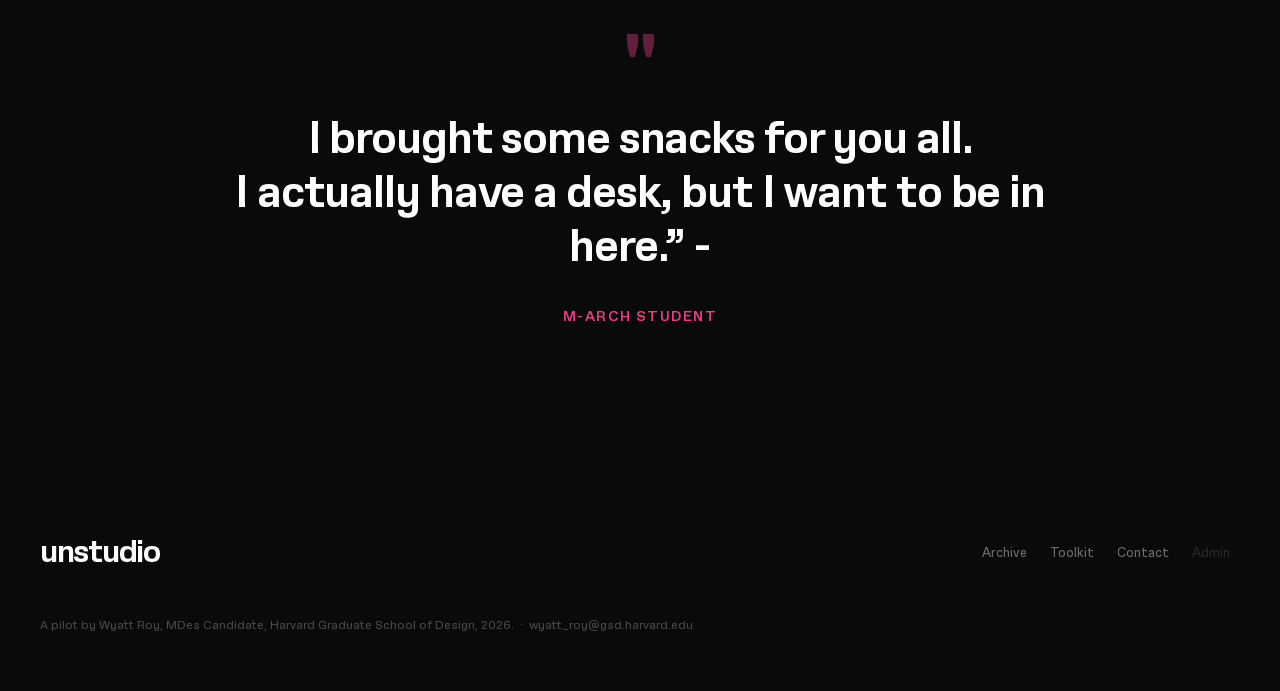
==== commit a05e1048: "remove Advocate from nav and footer (duplicates home/logo link) Co-Authored-By: Claude Sonnet 4.6 <n" ====
--- a/index.html
+++ b/index.html
@@ -21,7 +21,6 @@
 <nav class="nav">
   <a class="nav-logo" href="index.html">unstudio</a>
   <ul class="nav-links">
-    <li><a href="index.html" class="active">Advocate</a></li>
     <li><a href="archive.html">Archive</a></li>
     <li><a href="toolkit.html">Toolkit</a></li>
   </ul>
@@ -385,7 +384,6 @@
   <div class="footer-inner">
     <a class="footer-logo" href="index.html">unstudio</a>
     <ul class="footer-links">
-      <li><a href="index.html">Advocate</a></li>
       <li><a href="archive.html">Archive</a></li>
       <li><a href="toolkit.html">Toolkit</a></li>
       <li><a href="mailto:wyatt_roy@gsd.harvard.edu">Contact</a></li>
--- a/css/style.css
+++ b/css/style.css
@@ -42,6 +42,7 @@
 }
 img { display: block; max-width: 100%; }
 a { color: inherit; }
+em { font-variation-settings: 'slnt' -10; font-style: normal; }
 
 /* ===== NAV ===== */
 .nav {
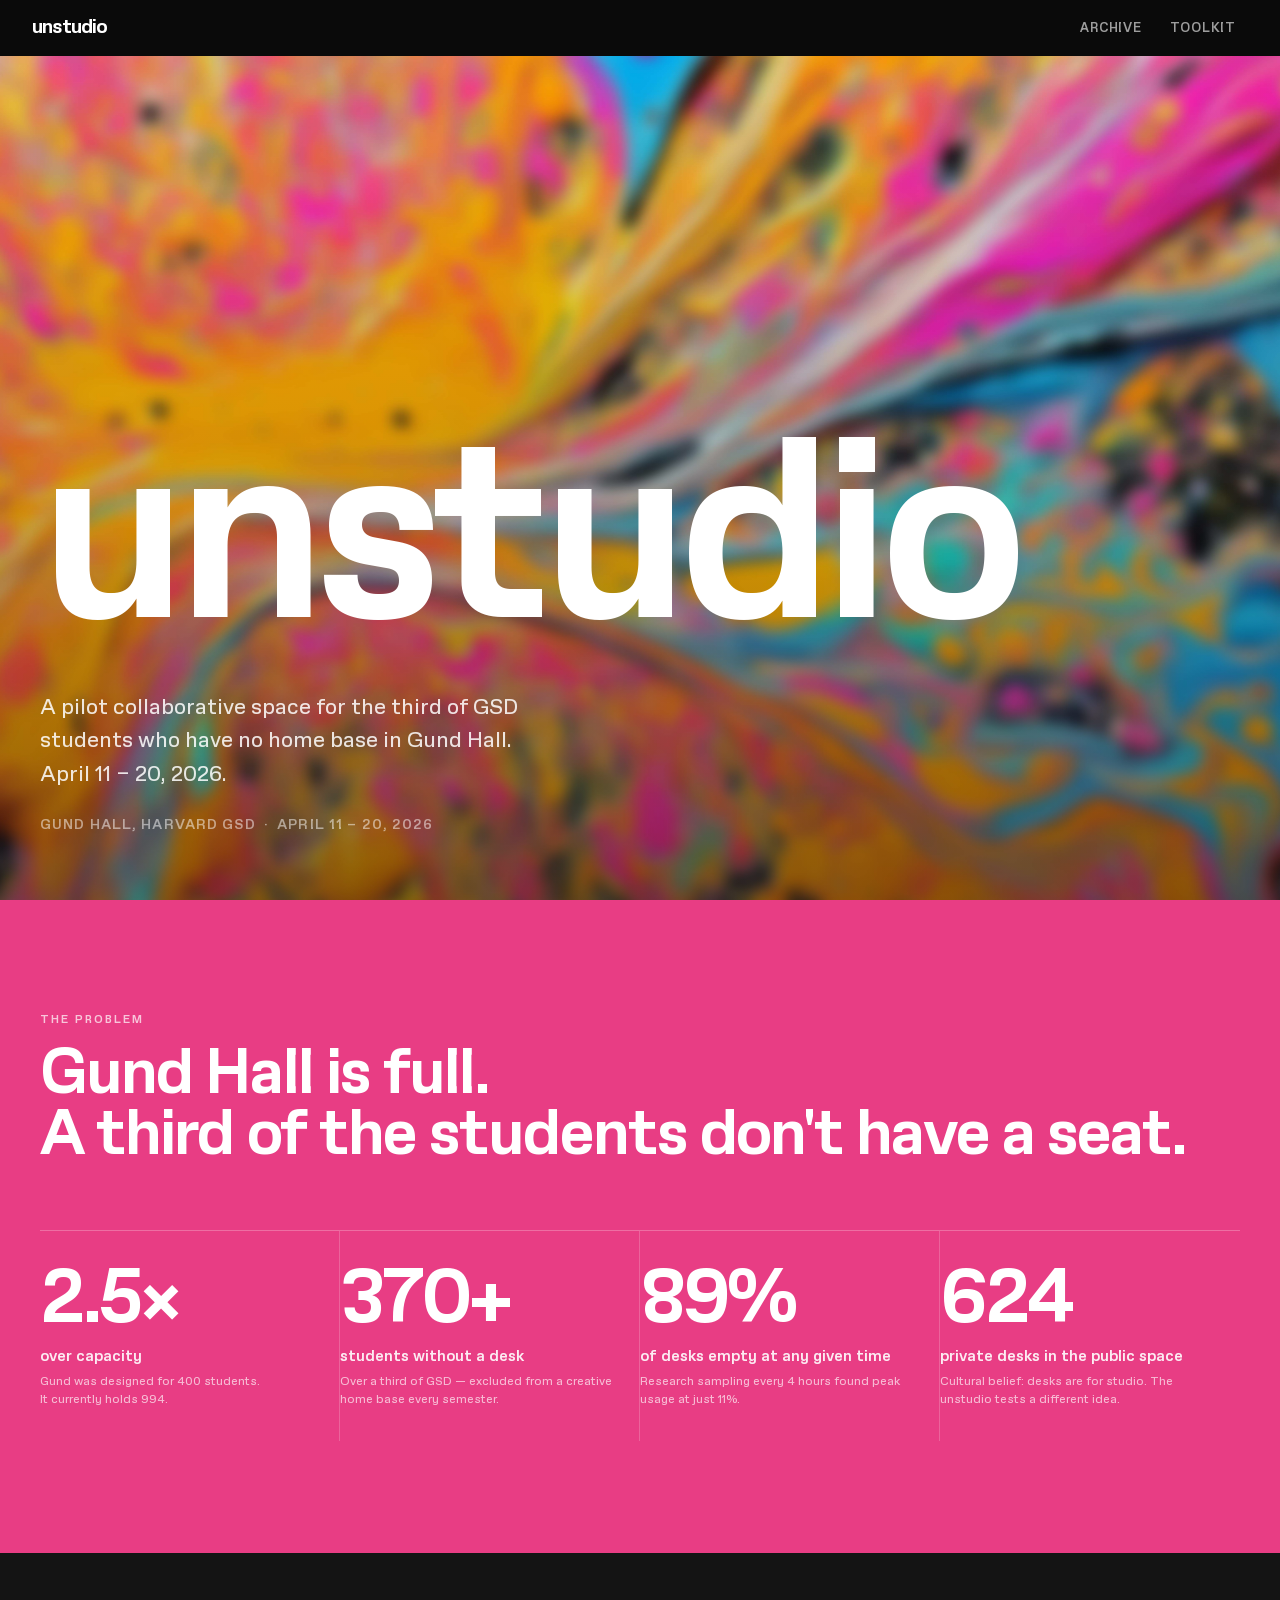
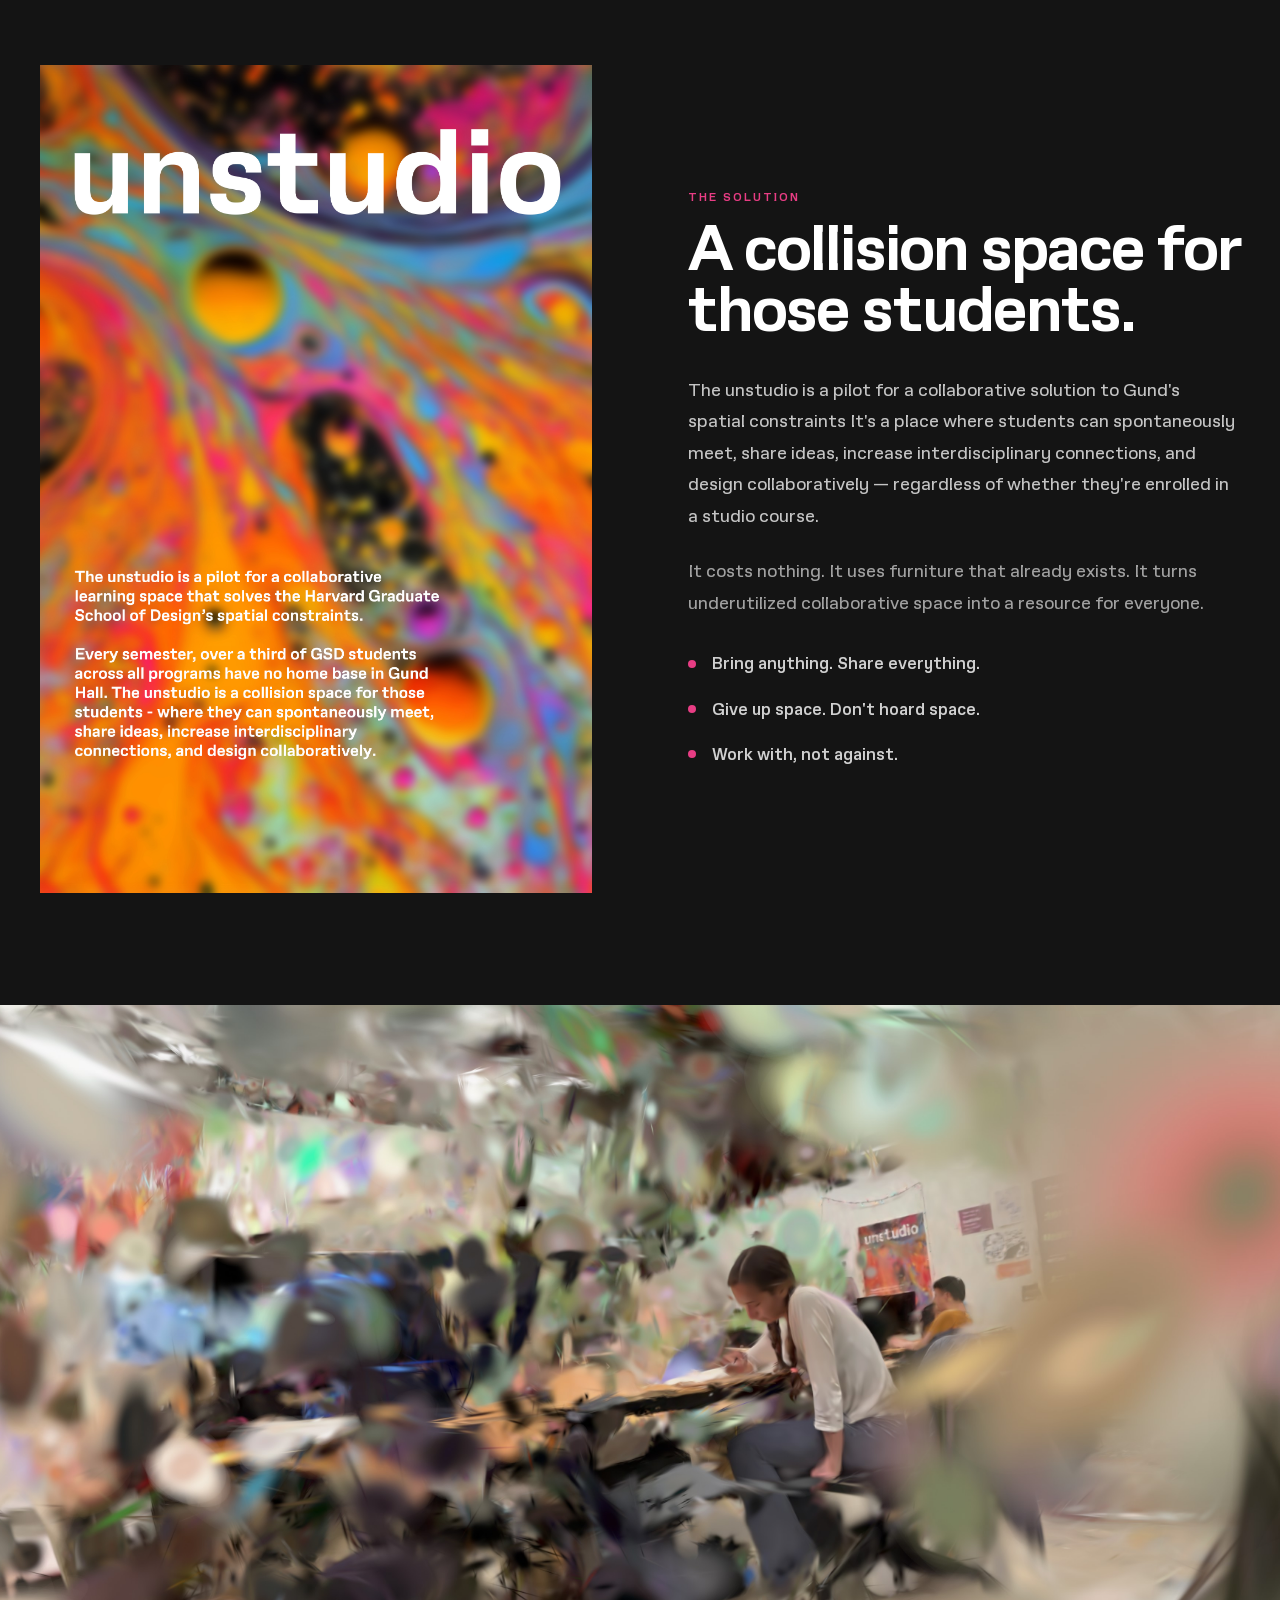
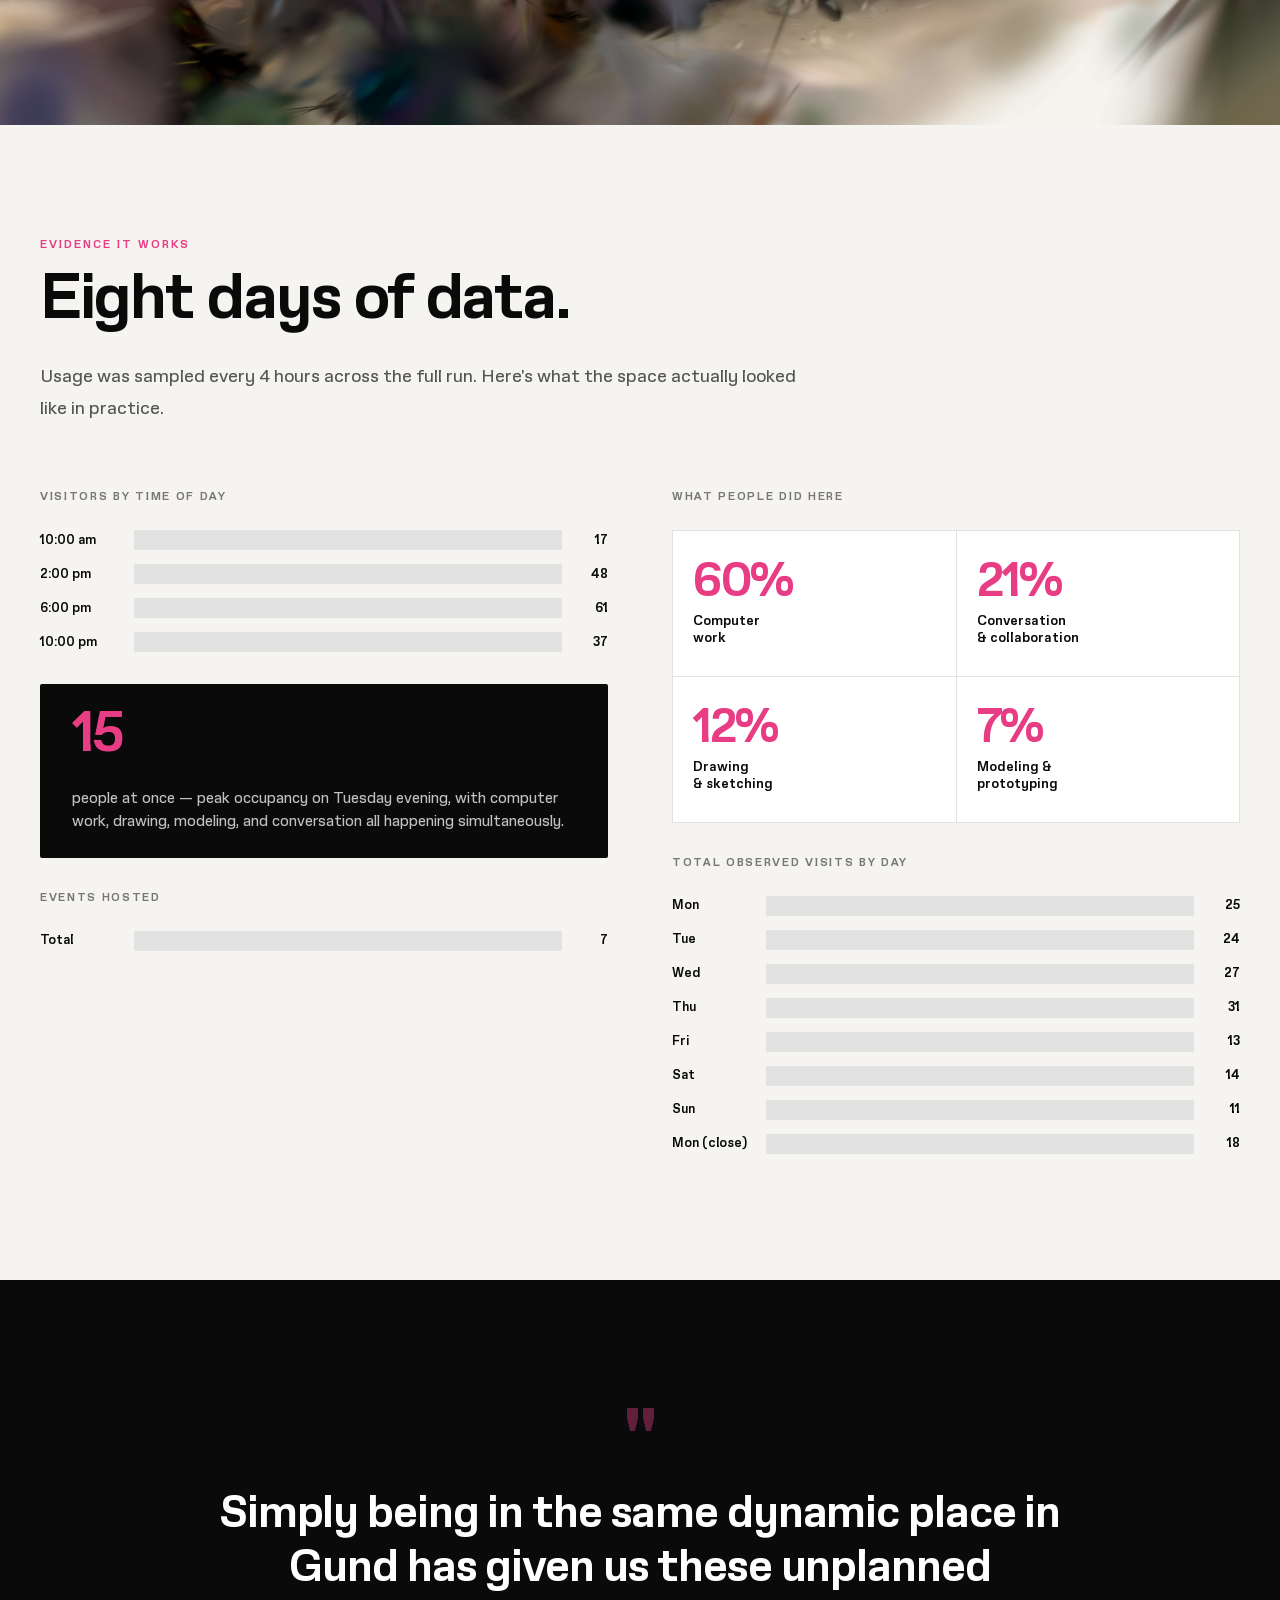
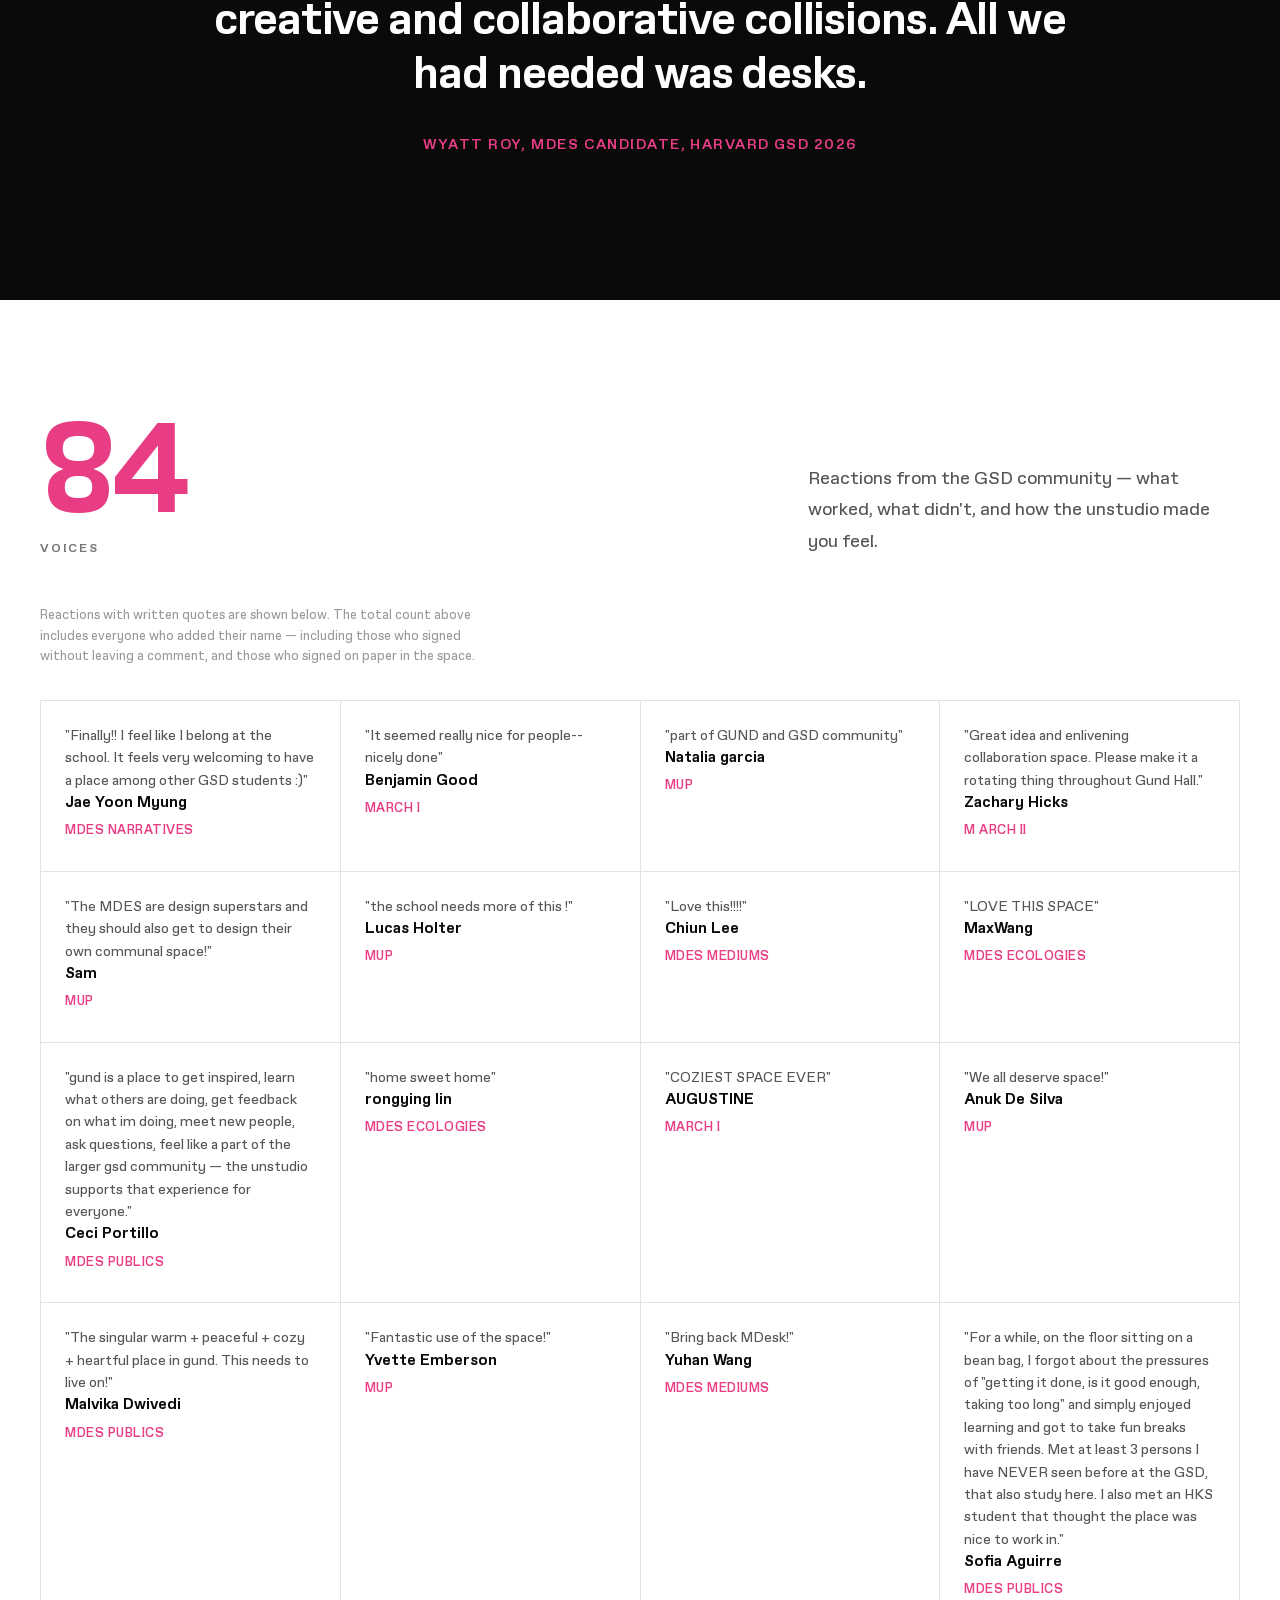
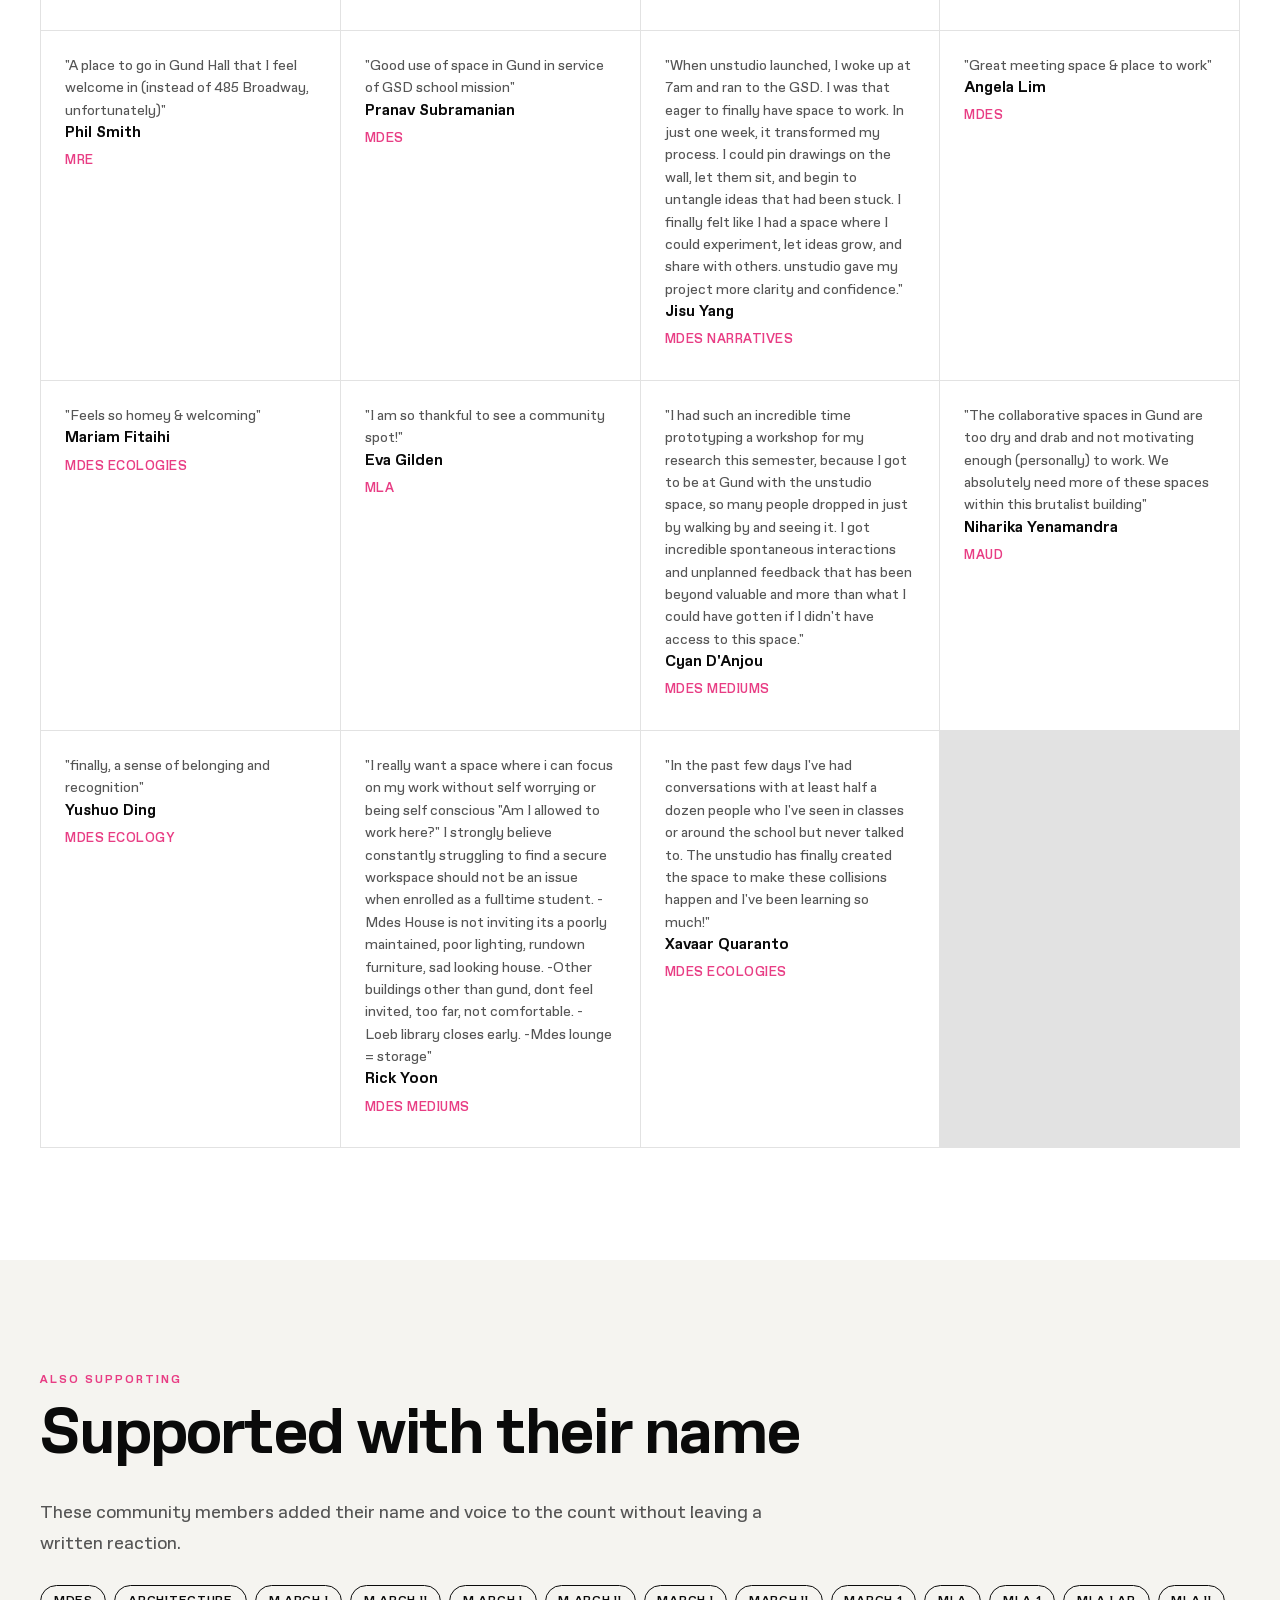
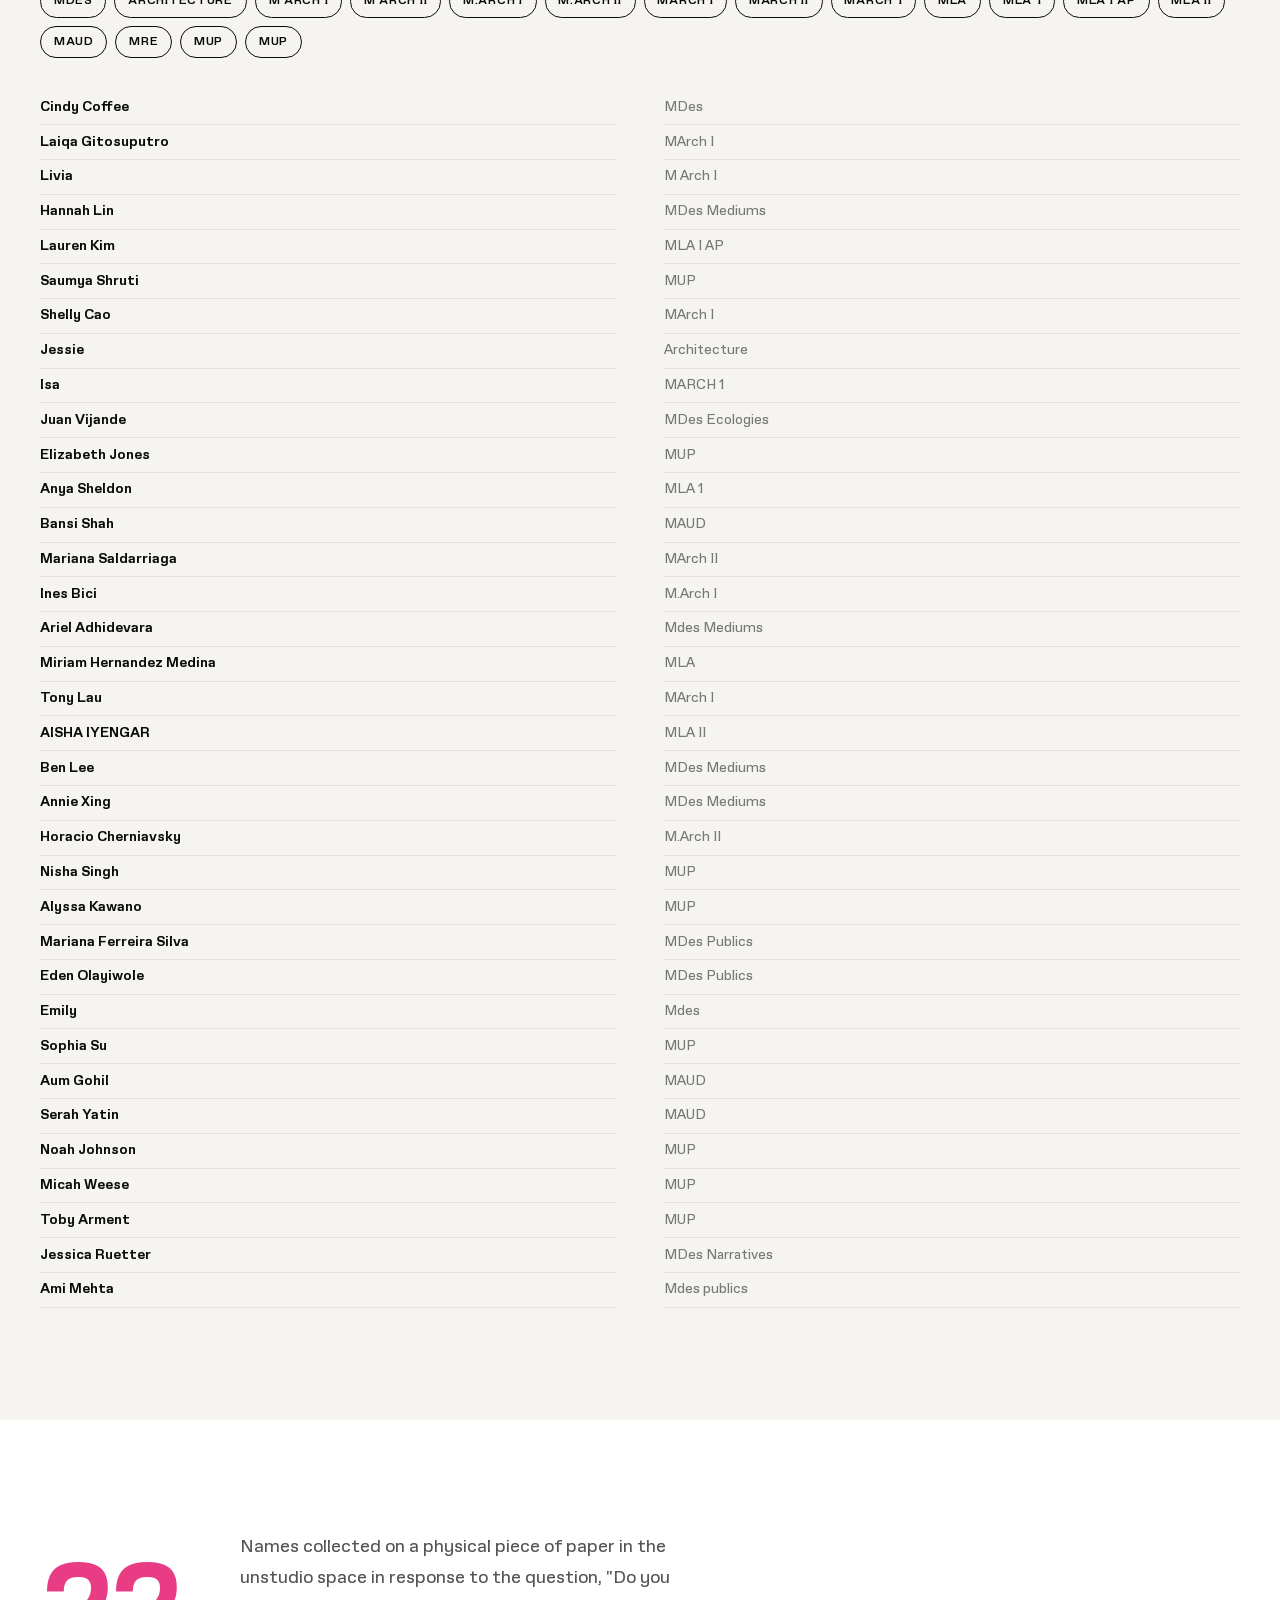
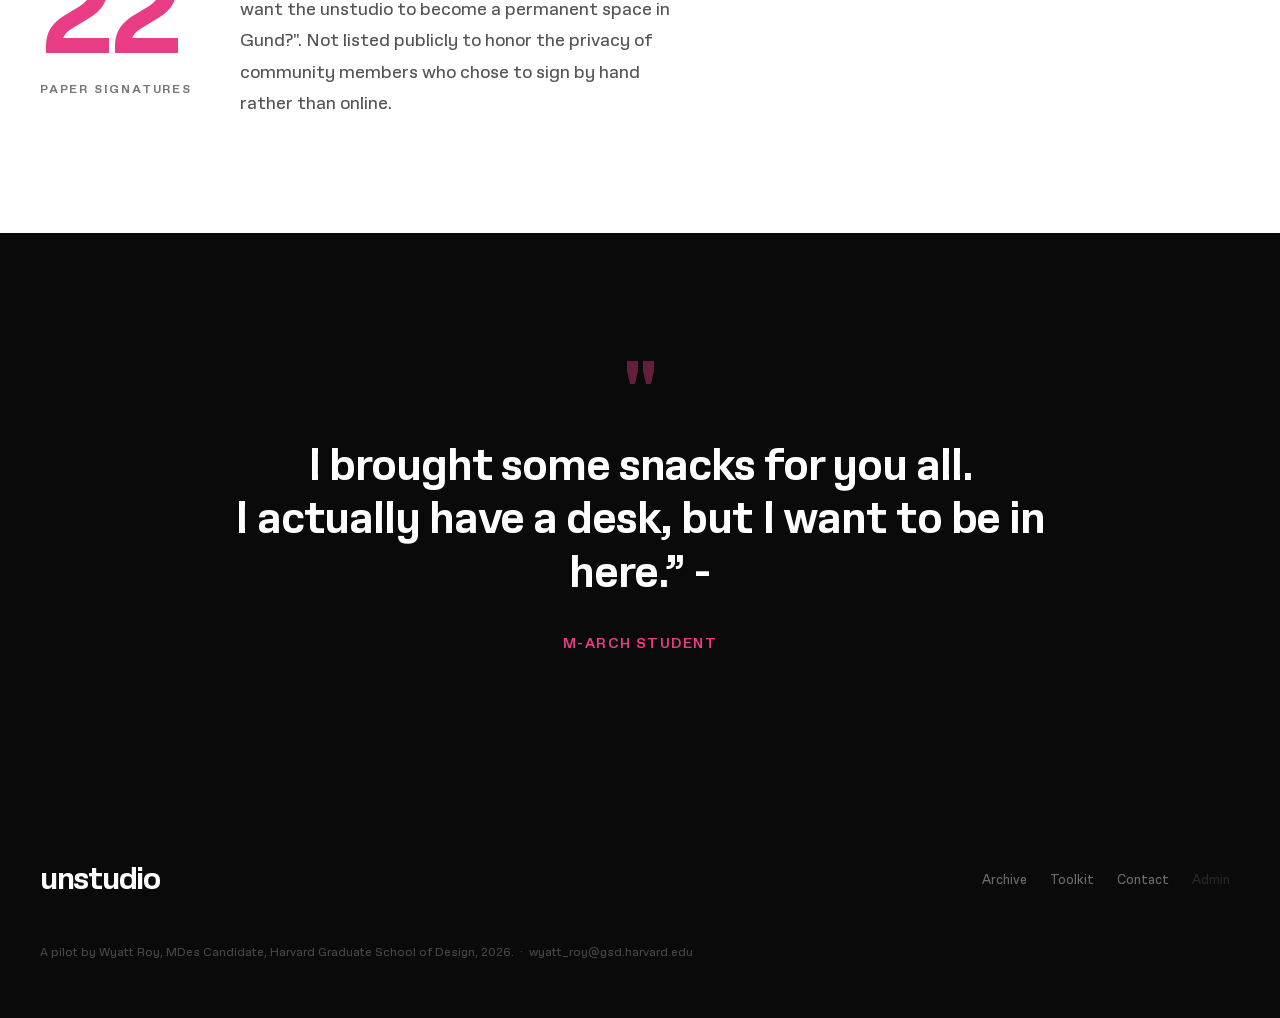
==== commit 2b9210ea: "remove Supabase — hardcode all supporter data as static HTML Copies all 84 approved entries from Sup" ====
--- a/index.html
+++ b/index.html
@@ -263,7 +263,7 @@
   <div class="section-inner">
     <div class="wall-header">
       <div class="wall-count-block">
-        <span class="wall-count" id="supporter-count" data-supporter-count>—</span>
+        <span class="wall-count" id="supporter-count">84</span>
         <div class="wall-count-label">Voices</div>
       </div>
       <div>
@@ -271,7 +271,6 @@
           Reactions from the GSD community — what worked, what didn't,
           and how the unstudio made you feel.
         </p>
-        <a href="#sign" class="btn btn-outline-pink mt-3" style="display:inline-block">Add your voice ↓</a>
       </div>
     </div>
 
@@ -282,7 +281,141 @@
     </p>
 
     <div class="wall-grid" id="supporters-wall">
-      <div class="wall-loading">Loading voices…</div>
+      <div class="supporter-card">
+        <div class="supporter-comment">"Finally!! I feel like I belong at the school. It feels very welcoming to have a place among other GSD students :)"</div>
+        <div class="supporter-name">Jae Yoon Myung</div>
+        <div class="supporter-program">MDes Narratives</div>
+      </div>
+      <div class="supporter-card">
+        <div class="supporter-comment">"It seemed really nice for people-- nicely done"</div>
+        <div class="supporter-name">Benjamin Good</div>
+        <div class="supporter-program">MArch I</div>
+      </div>
+      <div class="supporter-card">
+        <div class="supporter-comment">"part of GUND and GSD community"</div>
+        <div class="supporter-name">Natalia garcia</div>
+        <div class="supporter-program">mup</div>
+      </div>
+      <div class="supporter-card">
+        <div class="supporter-comment">"Great idea and enlivening collaboration space. Please make it a rotating thing throughout Gund Hall."</div>
+        <div class="supporter-name">Zachary Hicks</div>
+        <div class="supporter-program">M Arch II</div>
+      </div>
+      <div class="supporter-card">
+        <div class="supporter-comment">"The MDES are design superstars and they should also get to design their own communal space!"</div>
+        <div class="supporter-name">Sam</div>
+        <div class="supporter-program">MUP</div>
+      </div>
+      <div class="supporter-card">
+        <div class="supporter-comment">"the school needs more of this !"</div>
+        <div class="supporter-name">Lucas Holter</div>
+        <div class="supporter-program">MUP</div>
+      </div>
+      <div class="supporter-card">
+        <div class="supporter-comment">"Love this!!!!"</div>
+        <div class="supporter-name">Chiun Lee</div>
+        <div class="supporter-program">MDes Mediums</div>
+      </div>
+      <div class="supporter-card">
+        <div class="supporter-comment">"LOVE THIS SPACE"</div>
+        <div class="supporter-name">MaxWang</div>
+        <div class="supporter-program">Mdes Ecologies</div>
+      </div>
+      <div class="supporter-card">
+        <div class="supporter-comment">"gund is a place to get inspired, learn what others are doing, get feedback on what im doing, meet new people, ask questions, feel like a part of the larger gsd community — the unstudio supports that experience for everyone."</div>
+        <div class="supporter-name">Ceci Portillo</div>
+        <div class="supporter-program">MDes Publics</div>
+      </div>
+      <div class="supporter-card">
+        <div class="supporter-comment">"home sweet home"</div>
+        <div class="supporter-name">rongying lin</div>
+        <div class="supporter-program">Mdes ecologies</div>
+      </div>
+      <div class="supporter-card">
+        <div class="supporter-comment">"COZIEST SPACE EVER"</div>
+        <div class="supporter-name">AUGUSTINE</div>
+        <div class="supporter-program">MArch I</div>
+      </div>
+      <div class="supporter-card">
+        <div class="supporter-comment">"We all deserve space!"</div>
+        <div class="supporter-name">Anuk De Silva</div>
+        <div class="supporter-program">MUP</div>
+      </div>
+      <div class="supporter-card">
+        <div class="supporter-comment">"The singular warm + peaceful + cozy + heartful place in gund. This needs to live on!"</div>
+        <div class="supporter-name">Malvika Dwivedi</div>
+        <div class="supporter-program">MDes Publics</div>
+      </div>
+      <div class="supporter-card">
+        <div class="supporter-comment">"Fantastic use of the space!"</div>
+        <div class="supporter-name">Yvette Emberson</div>
+        <div class="supporter-program">MUP</div>
+      </div>
+      <div class="supporter-card">
+        <div class="supporter-comment">"Bring back MDesk!"</div>
+        <div class="supporter-name">Yuhan Wang</div>
+        <div class="supporter-program">MDes mediums</div>
+      </div>
+      <div class="supporter-card">
+        <div class="supporter-comment">"For a while, on the floor sitting on a bean bag, I forgot about the pressures of "getting it done, is it good enough, taking too long" and simply enjoyed learning and got to take fun breaks with friends. Met at least 3 persons I have NEVER seen before at the GSD, that also study here. I also met an HKS student that thought the place was nice to work in."</div>
+        <div class="supporter-name">Sofia Aguirre</div>
+        <div class="supporter-program">MDes Publics</div>
+      </div>
+      <div class="supporter-card">
+        <div class="supporter-comment">"A place to go in Gund Hall that I feel welcome in (instead of 485 Broadway, unfortunately)"</div>
+        <div class="supporter-name">Phil Smith</div>
+        <div class="supporter-program">MRE</div>
+      </div>
+      <div class="supporter-card">
+        <div class="supporter-comment">"Good use of space in Gund in service of GSD school mission"</div>
+        <div class="supporter-name">Pranav Subramanian</div>
+        <div class="supporter-program">MDes</div>
+      </div>
+      <div class="supporter-card">
+        <div class="supporter-comment">"When unstudio launched, I woke up at 7am and ran to the GSD. I was that eager to finally have space to work. In just one week, it transformed my process. I could pin drawings on the wall, let them sit, and begin to untangle ideas that had been stuck. I finally felt like I had a space where I could experiment, let ideas grow, and share with others. unstudio gave my project more clarity and confidence."</div>
+        <div class="supporter-name">Jisu Yang</div>
+        <div class="supporter-program">MDES NARRATIVES</div>
+      </div>
+      <div class="supporter-card">
+        <div class="supporter-comment">"Great meeting space &amp; place to work"</div>
+        <div class="supporter-name">Angela Lim</div>
+        <div class="supporter-program">MDes</div>
+      </div>
+      <div class="supporter-card">
+        <div class="supporter-comment">"Feels so homey &amp; welcoming"</div>
+        <div class="supporter-name">Mariam Fitaihi</div>
+        <div class="supporter-program">MDes Ecologies</div>
+      </div>
+      <div class="supporter-card">
+        <div class="supporter-comment">"I am so thankful to see a community spot!"</div>
+        <div class="supporter-name">Eva Gilden</div>
+        <div class="supporter-program">MLA</div>
+      </div>
+      <div class="supporter-card">
+        <div class="supporter-comment">"I had such an incredible time prototyping a workshop for my research this semester, because I got to be at Gund with the unstudio space, so many people dropped in just by walking by and seeing it. I got incredible spontaneous interactions and unplanned feedback that has been beyond valuable and more than what I could have gotten if I didn't have access to this space."</div>
+        <div class="supporter-name">Cyan D'Anjou</div>
+        <div class="supporter-program">MDes Mediums</div>
+      </div>
+      <div class="supporter-card">
+        <div class="supporter-comment">"The collaborative spaces in Gund are too dry and drab and not motivating enough (personally) to work. We absolutely need more of these spaces within this brutalist building"</div>
+        <div class="supporter-name">Niharika Yenamandra</div>
+        <div class="supporter-program">MAUD</div>
+      </div>
+      <div class="supporter-card">
+        <div class="supporter-comment">"finally, a sense of belonging and recognition"</div>
+        <div class="supporter-name">Yushuo Ding</div>
+        <div class="supporter-program">MDes Ecology</div>
+      </div>
+      <div class="supporter-card">
+        <div class="supporter-comment">"I really want a space where i can focus on my work without self worrying or being self conscious "Am I allowed to work here?" I strongly believe constantly struggling to find a secure workspace should not be an issue when enrolled as a fulltime student. -Mdes House is not inviting its a poorly maintained, poor lighting, rundown furniture, sad looking house. -Other buildings other than gund, dont feel invited, too far, not comfortable. -Loeb library closes early. -Mdes lounge = storage"</div>
+        <div class="supporter-name">Rick Yoon</div>
+        <div class="supporter-program">Mdes Mediums</div>
+      </div>
+      <div class="supporter-card">
+        <div class="supporter-comment">"In the past few days I've had conversations with at least half a dozen people who I've seen in classes or around the school but never talked to. The unstudio has finally created the space to make these collisions happen and I've been learning so much!"</div>
+        <div class="supporter-name">Xavaar Quaranto</div>
+        <div class="supporter-program">MDes Ecologies</div>
+      </div>
     </div>
   </div>
 </section>
@@ -296,9 +429,61 @@
       These community members added their name and voice to the count
       without leaving a written reaction.
     </p>
-    <div id="programs-chart" class="programs-chart"></div>
+    <div id="programs-chart" class="programs-chart">
+      <span class="program-chip">MDes</span>
+      <span class="program-chip">Architecture</span>
+      <span class="program-chip">M Arch I</span>
+      <span class="program-chip">M Arch II</span>
+      <span class="program-chip">M.Arch I</span>
+      <span class="program-chip">M.Arch II</span>
+      <span class="program-chip">MArch I</span>
+      <span class="program-chip">MArch II</span>
+      <span class="program-chip">MARCH 1</span>
+      <span class="program-chip">MLA</span>
+      <span class="program-chip">MLA 1</span>
+      <span class="program-chip">MLA I AP</span>
+      <span class="program-chip">MLA II</span>
+      <span class="program-chip">MAUD</span>
+      <span class="program-chip">MRE</span>
+      <span class="program-chip">MUP</span>
+      <span class="program-chip">mup</span>
+    </div>
     <div id="supporters-name-list" class="supporters-name-list">
-      <div class="wall-loading" style="border:none;background:none;padding:1rem 0">Loading…</div>
+      <div class="supporter-name-item"><span class="supporter-name-item__name">Cindy Coffee</span><span class="supporter-name-item__program">MDes</span></div>
+      <div class="supporter-name-item"><span class="supporter-name-item__name">Laiqa Gitosuputro</span><span class="supporter-name-item__program">MArch I</span></div>
+      <div class="supporter-name-item"><span class="supporter-name-item__name">Livia</span><span class="supporter-name-item__program">M Arch I</span></div>
+      <div class="supporter-name-item"><span class="supporter-name-item__name">Hannah Lin</span><span class="supporter-name-item__program">MDes Mediums</span></div>
+      <div class="supporter-name-item"><span class="supporter-name-item__name">Lauren Kim</span><span class="supporter-name-item__program">MLA I AP</span></div>
+      <div class="supporter-name-item"><span class="supporter-name-item__name">Saumya Shruti</span><span class="supporter-name-item__program">MUP</span></div>
+      <div class="supporter-name-item"><span class="supporter-name-item__name">Shelly Cao</span><span class="supporter-name-item__program">MArch I</span></div>
+      <div class="supporter-name-item"><span class="supporter-name-item__name">Jessie</span><span class="supporter-name-item__program">Architecture</span></div>
+      <div class="supporter-name-item"><span class="supporter-name-item__name">Isa</span><span class="supporter-name-item__program">MARCH 1</span></div>
+      <div class="supporter-name-item"><span class="supporter-name-item__name">Juan Vijande</span><span class="supporter-name-item__program">MDes Ecologies</span></div>
+      <div class="supporter-name-item"><span class="supporter-name-item__name">Elizabeth Jones</span><span class="supporter-name-item__program">MUP</span></div>
+      <div class="supporter-name-item"><span class="supporter-name-item__name">Anya Sheldon</span><span class="supporter-name-item__program">MLA 1</span></div>
+      <div class="supporter-name-item"><span class="supporter-name-item__name">Bansi Shah</span><span class="supporter-name-item__program">MAUD</span></div>
+      <div class="supporter-name-item"><span class="supporter-name-item__name">Mariana Saldarriaga</span><span class="supporter-name-item__program">MArch II</span></div>
+      <div class="supporter-name-item"><span class="supporter-name-item__name">Ines Bici</span><span class="supporter-name-item__program">M.Arch I</span></div>
+      <div class="supporter-name-item"><span class="supporter-name-item__name">Ariel Adhidevara</span><span class="supporter-name-item__program">Mdes Mediums</span></div>
+      <div class="supporter-name-item"><span class="supporter-name-item__name">Miriam Hernandez Medina</span><span class="supporter-name-item__program">MLA</span></div>
+      <div class="supporter-name-item"><span class="supporter-name-item__name">Tony Lau</span><span class="supporter-name-item__program">MArch I</span></div>
+      <div class="supporter-name-item"><span class="supporter-name-item__name">AISHA IYENGAR</span><span class="supporter-name-item__program">MLA II</span></div>
+      <div class="supporter-name-item"><span class="supporter-name-item__name">Ben Lee</span><span class="supporter-name-item__program">MDes Mediums</span></div>
+      <div class="supporter-name-item"><span class="supporter-name-item__name">Annie Xing</span><span class="supporter-name-item__program">MDes Mediums</span></div>
+      <div class="supporter-name-item"><span class="supporter-name-item__name">Horacio Cherniavsky</span><span class="supporter-name-item__program">M.Arch II</span></div>
+      <div class="supporter-name-item"><span class="supporter-name-item__name">Nisha Singh</span><span class="supporter-name-item__program">MUP</span></div>
+      <div class="supporter-name-item"><span class="supporter-name-item__name">Alyssa Kawano</span><span class="supporter-name-item__program">MUP</span></div>
+      <div class="supporter-name-item"><span class="supporter-name-item__name">Mariana Ferreira Silva</span><span class="supporter-name-item__program">MDes Publics</span></div>
+      <div class="supporter-name-item"><span class="supporter-name-item__name">Eden Olayiwole</span><span class="supporter-name-item__program">MDes Publics</span></div>
+      <div class="supporter-name-item"><span class="supporter-name-item__name">Emily</span><span class="supporter-name-item__program">Mdes</span></div>
+      <div class="supporter-name-item"><span class="supporter-name-item__name">Sophia Su</span><span class="supporter-name-item__program">MUP</span></div>
+      <div class="supporter-name-item"><span class="supporter-name-item__name">Aum Gohil</span><span class="supporter-name-item__program">MAUD</span></div>
+      <div class="supporter-name-item"><span class="supporter-name-item__name">Serah Yatin</span><span class="supporter-name-item__program">MAUD</span></div>
+      <div class="supporter-name-item"><span class="supporter-name-item__name">Noah Johnson</span><span class="supporter-name-item__program">MUP</span></div>
+      <div class="supporter-name-item"><span class="supporter-name-item__name">Micah Weese</span><span class="supporter-name-item__program">MUP</span></div>
+      <div class="supporter-name-item"><span class="supporter-name-item__name">Toby Arment</span><span class="supporter-name-item__program">MUP</span></div>
+      <div class="supporter-name-item"><span class="supporter-name-item__name">Jessica Ruetter</span><span class="supporter-name-item__program">MDes Narratives</span></div>
+      <div class="supporter-name-item"><span class="supporter-name-item__name">Ami Mehta</span><span class="supporter-name-item__program">Mdes publics</span></div>
     </div>
   </div>
 </section>
@@ -308,7 +493,7 @@
   <div class="section-inner">
     <div class="paper-count-block">
       <div>
-        <span class="wall-count" id="paper-petition-count">—</span>
+        <span class="wall-count" id="paper-petition-count">22</span>
         <div class="wall-count-label">Paper signatures</div>
       </div>
       <p class="section-body mb-0" style="max-width:38ch">
@@ -318,55 +503,6 @@
         who chose to sign by hand rather than online.
       </p>
     </div>
-  </div>
-</section>
-
-<!-- ===== QUOTE WALL FORM ===== -->
-<section class="petition-section section" id="sign">
-  <div class="petition-inner">
-    <p class="section-label">Add your voice</p>
-    <h2 class="section-title">How did it make you feel?</h2>
-    <p class="section-body">
-      For the unstudio to become permanent, it needs to work for <em>everyone</em> — not
-      just people who loved it. Was it too noisy for neighboring students? Did it feel
-      like a clique rather than a true drop-in? Did it take space away from teaching?
-      Does it need a longer test run before any decisions are made?
-    </p>
-    <p class="section-body">
-      Every honest reaction — enthusiastic, skeptical, or somewhere in between — makes
-      the case for getting this right. Your GSD email verifies your affiliation and will
-      never be displayed publicly.
-    </p>
-
-    <div id="supabase-missing" class="supabase-missing-note" style="display:none">
-      ⚠ The quote wall requires Supabase to be configured. See <code>SUPABASE_SETUP.md</code> for setup instructions.
-    </div>
-
-    <form id="petition-form">
-      <div class="form-group">
-        <label class="form-label" for="petition-name">Your name <span style="color:var(--pink)">*</span></label>
-        <input class="form-input" type="text" id="petition-name" name="name"
-               placeholder="Jane Smith" required maxlength="120">
-      </div>
-      <div class="form-group">
-        <label class="form-label" for="petition-program">Program or Department <span style="color:var(--pink)">*</span></label>
-        <input class="form-input" type="text" id="petition-program" name="program"
-               placeholder="MDes Mediums, Architecture Faculty, MArch I, MUP…" required maxlength="120">
-      </div>
-      <div class="form-group">
-        <label class="form-label" for="petition-email">GSD / Harvard email <span style="color:var(--pink)">*</span></label>
-        <input class="form-input" type="email" id="petition-email" name="gsd_email"
-               placeholder="you@gsd.harvard.edu" required>
-        <p class="form-note">Used only to verify GSD affiliation. Never displayed publicly.</p>
-      </div>
-      <div class="form-group">
-        <label class="form-label" for="petition-comment">Your reaction <span style="color:var(--pink)">*</span></label>
-        <textarea class="form-textarea" id="petition-comment" name="comment"
-                  placeholder="How did the unstudio make you feel? What worked, what didn't, what would you change?" maxlength="500" required></textarea>
-      </div>
-      <button type="submit" class="btn btn-pink">Add your voice</button>
-    </form>
-    <div id="petition-feedback" class="form-feedback"></div>
   </div>
 </section>
 
@@ -403,10 +539,7 @@
 </div>
 
 <!-- Scripts -->
-<script src="js/config.js"></script>
-<script src="https://cdn.jsdelivr.net/npm/@supabase/supabase-js@2/dist/umd/supabase.min.js"></script>
 <script src="js/main.js"></script>
-<script src="js/petition.js"></script>
 
 </body>
 </html>
--- a/css/style.css
+++ b/css/style.css
@@ -42,7 +42,7 @@
 }
 img { display: block; max-width: 100%; }
 a { color: inherit; }
-em { font-variation-settings: 'slnt' -10; font-style: normal; }
+em { font-style: italic; font-synthesis: style; }
 
 /* ===== NAV ===== */
 .nav {
